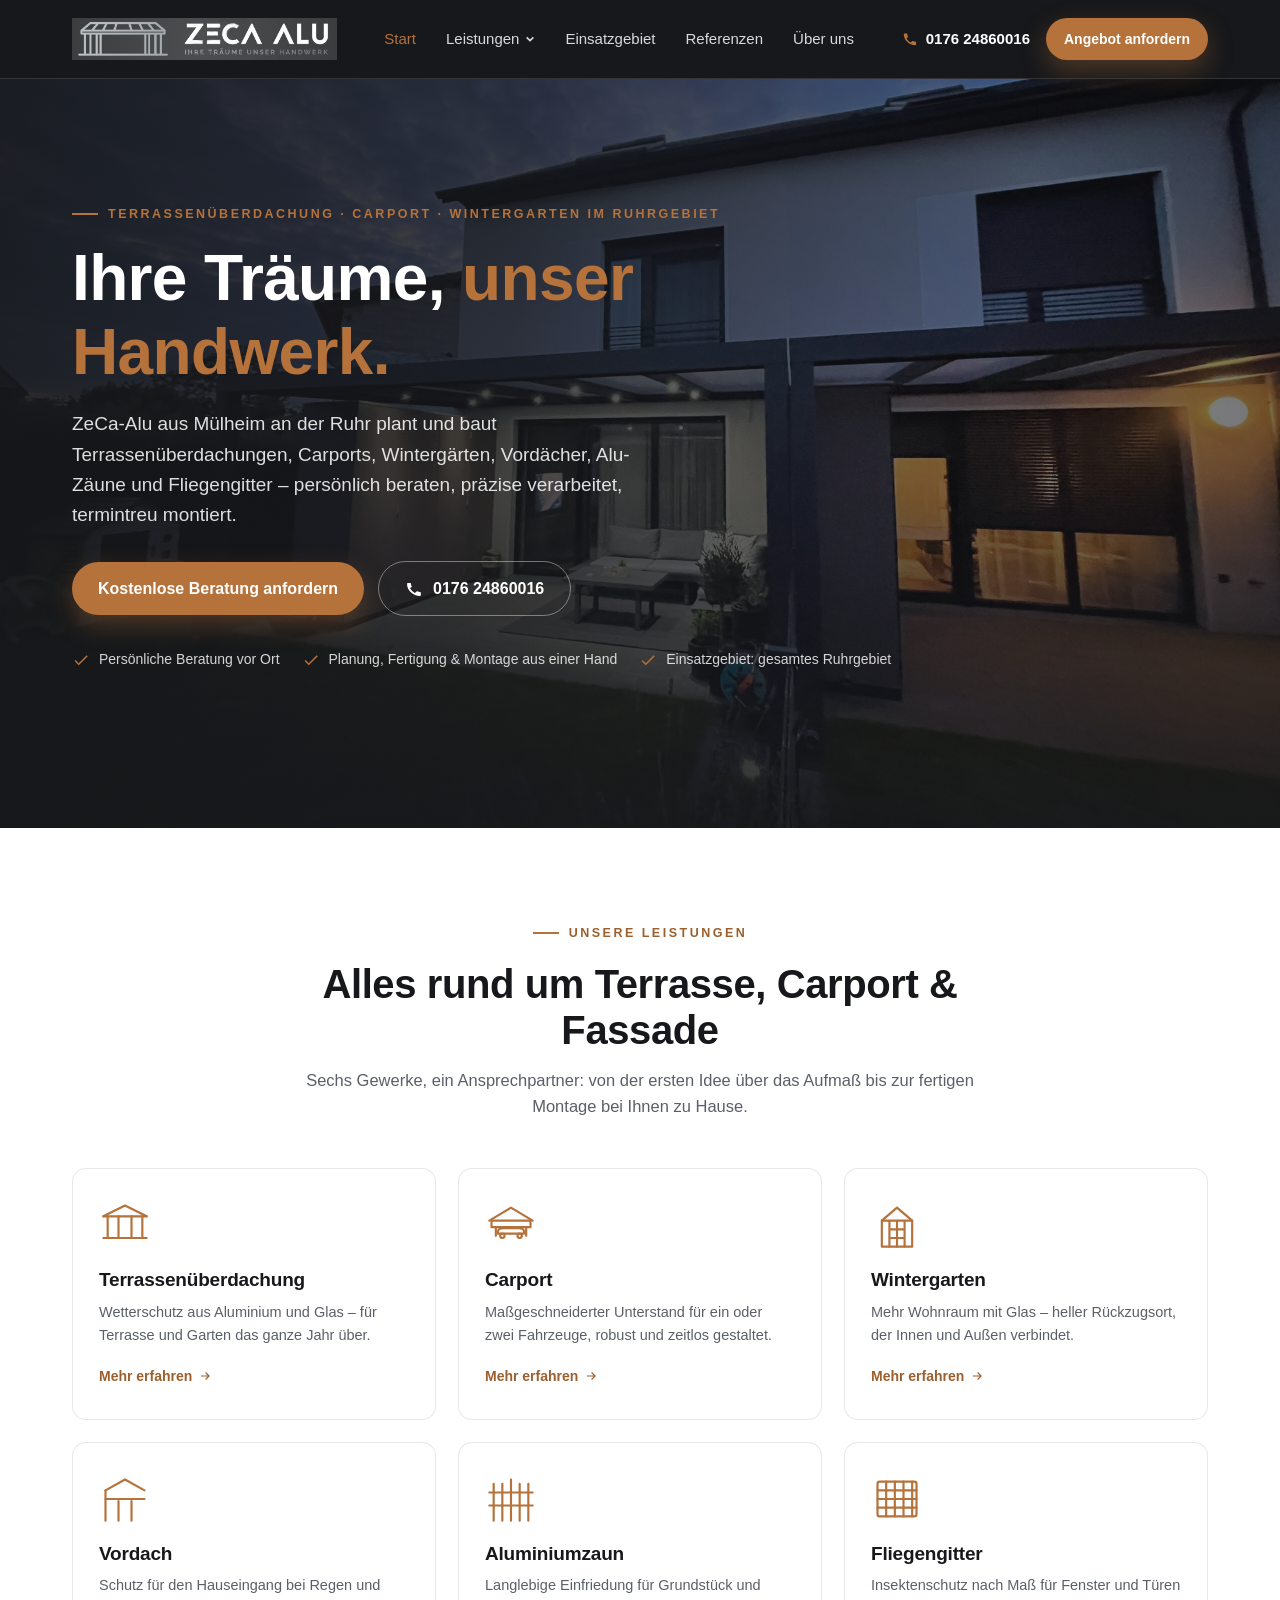
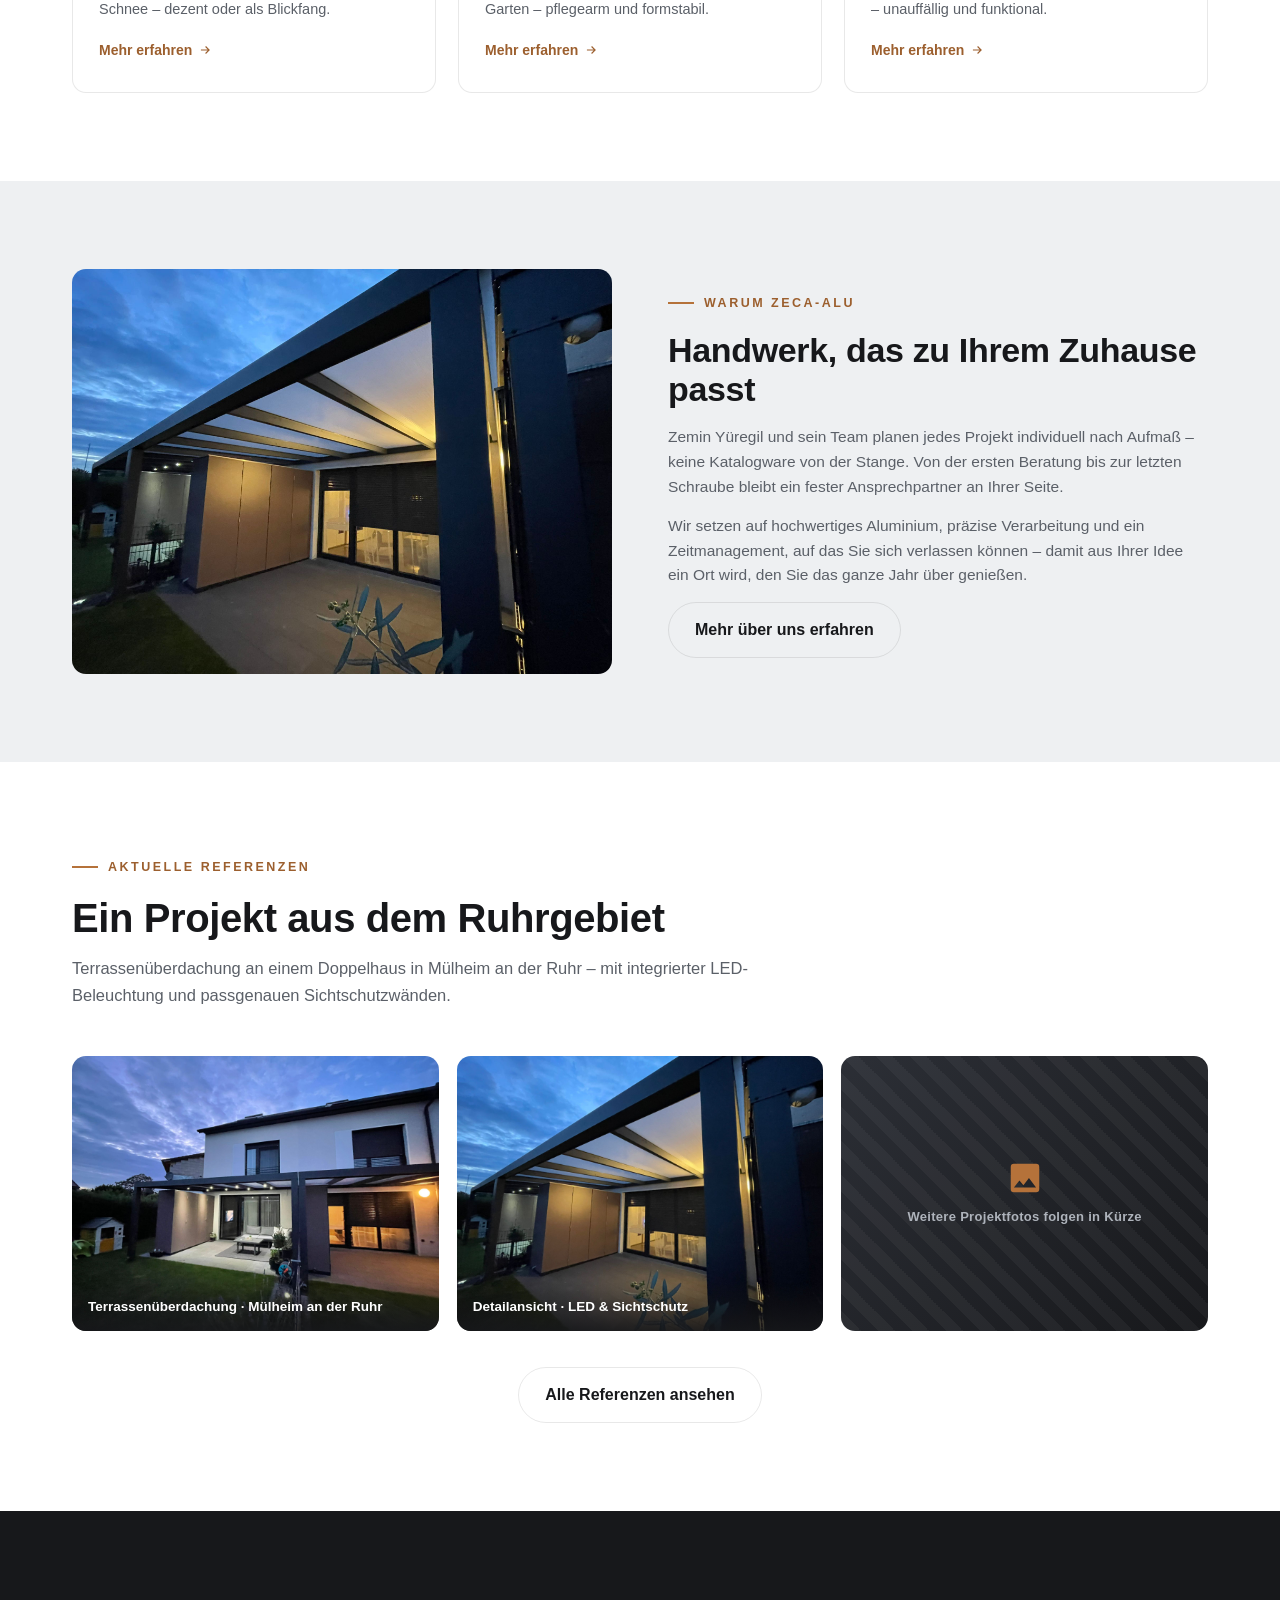
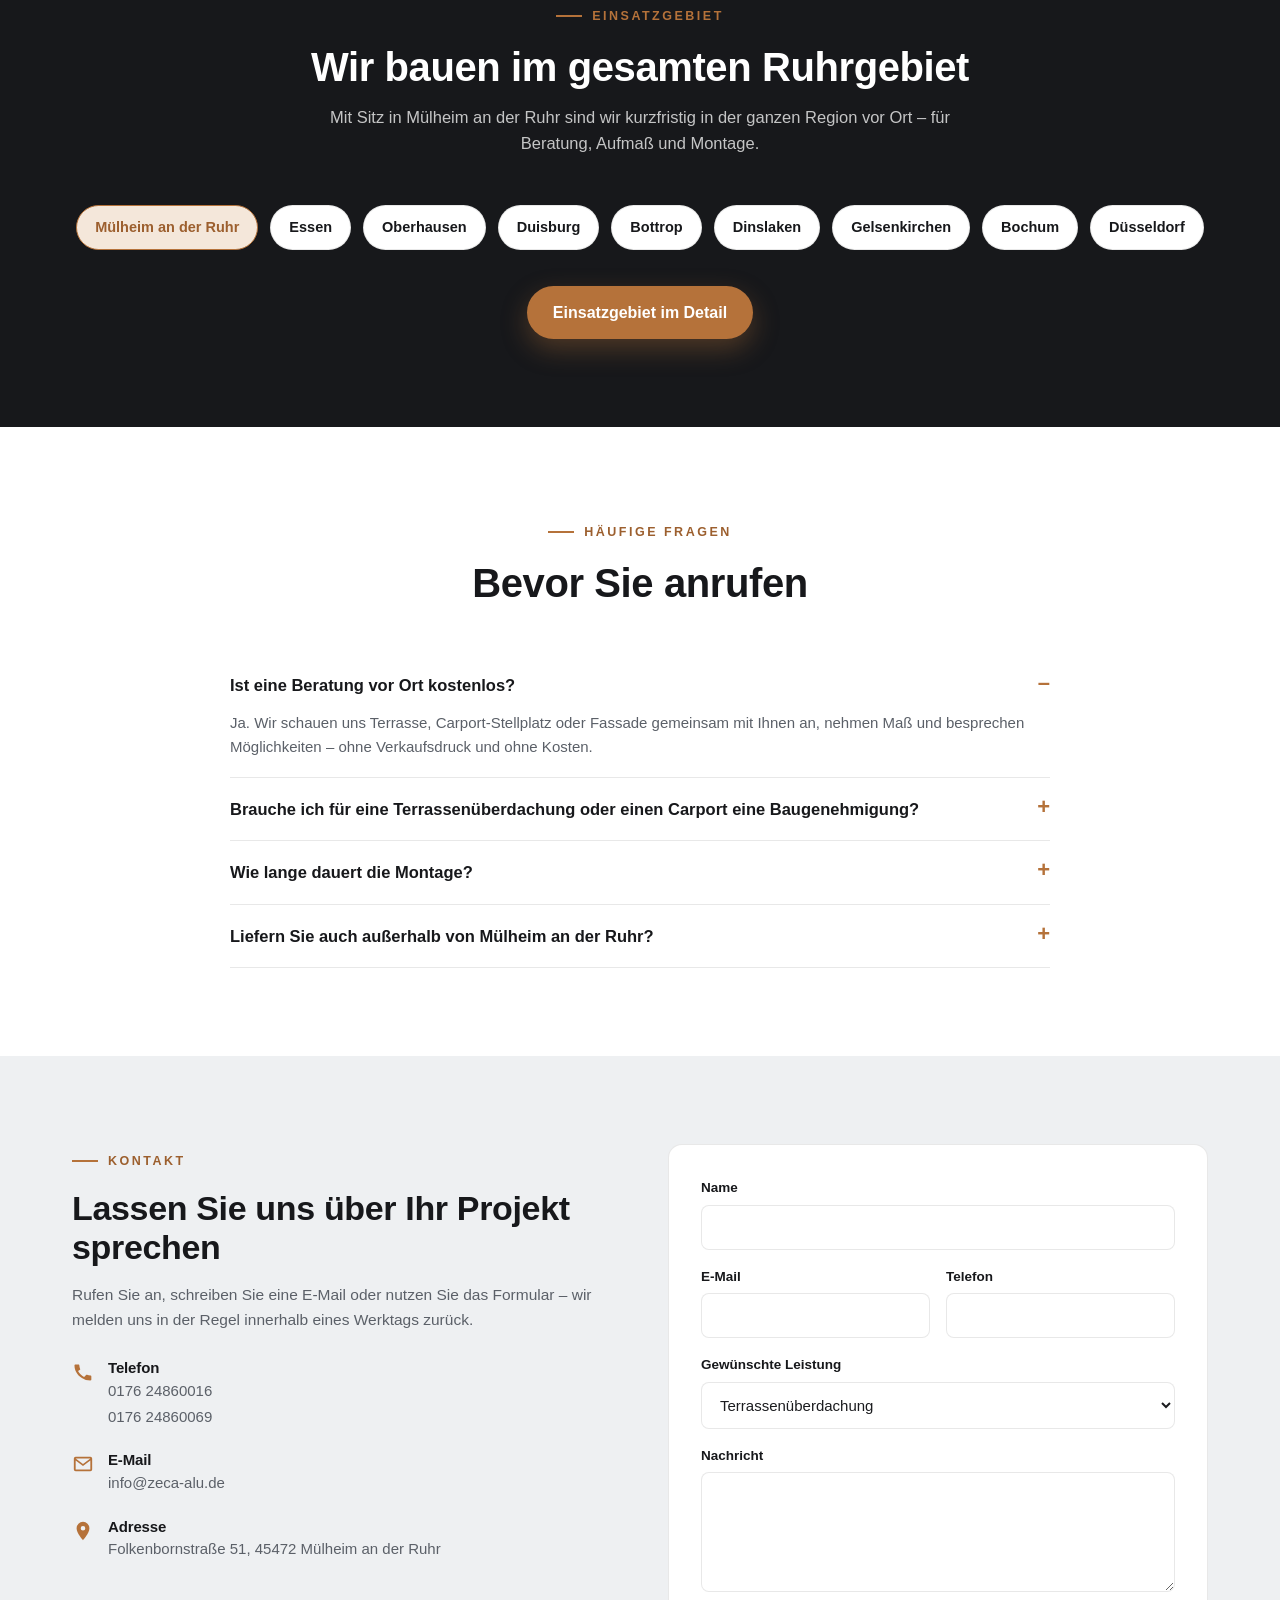
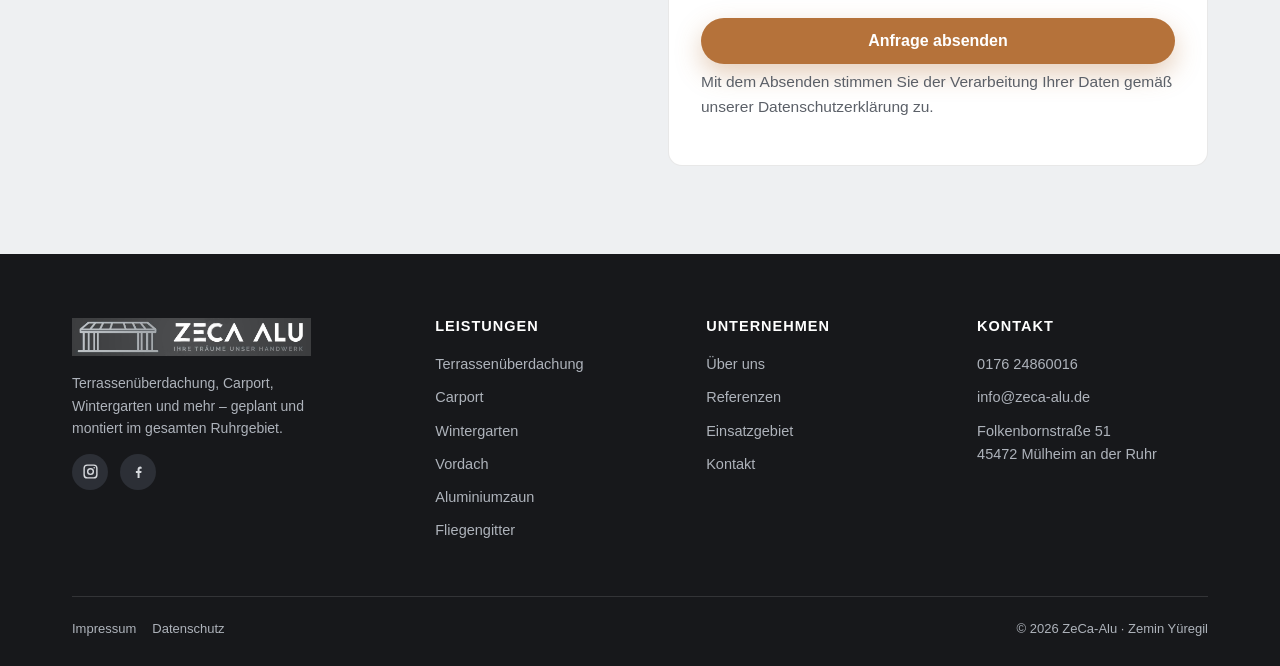
==== index.html @ 52a99d54 "Neue Webseite für ZeCa-Alu: SEO-optimiert, mobil/Tablet/Desktop, echte Fotos Ersetzt die bisherige W" ====
<!DOCTYPE html>
<html lang="de">
<head>
<meta charset="UTF-8" />
<meta name="viewport" content="width=device-width, initial-scale=1.0" />
<title>ZeCa-Alu Mülheim | Terrassenüberdachung, Carport &amp; Wintergarten im Ruhrgebiet</title>
<meta name="description" content="ZeCa-Alu aus Mülheim an der Ruhr baut Terrassenüberdachungen, Carports, Wintergärten, Vordächer, Alu-Zäune und Fliegengitter im gesamten Ruhrgebiet. Beratung, Planung und Montage aus einer Hand – kostenlos und unverbindlich." />
<link rel="canonical" href="https://zeca-alu.de/" />
<meta property="og:type" content="website" />
<meta property="og:title" content="ZeCa-Alu Mülheim | Terrassenüberdachung, Carport &amp; Wintergarten im Ruhrgebiet" />
<meta property="og:description" content="Terrassenüberdachungen, Carports, Wintergärten, Vordächer, Alu-Zäune und Fliegengitter – geplant und montiert von ZeCa-Alu im Ruhrgebiet." />
<meta property="og:image" content="https://zeca-alu.de/images/bestand/terrasse-doppelhaus-1.jpg" />
<meta property="og:url" content="https://zeca-alu.de/" />
<meta name="robots" content="index, follow" />

<link rel="stylesheet" href="/assets/style.css" />

<script type="application/ld+json">
{
  "@context": "https://schema.org",
  "@type": "HomeAndConstructionBusiness",
  "name": "ZeCa-Alu",
  "image": "https://zeca-alu.de/images/bestand/terrasse-doppelhaus-1.jpg",
  "url": "https://zeca-alu.de/",
  "telephone": "+49-176-24860016",
  "email": "info@zeca-alu.de",
  "address": {
    "@type": "PostalAddress",
    "streetAddress": "Folkenbornstraße 51",
    "postalCode": "45472",
    "addressLocality": "Mülheim an der Ruhr",
    "addressCountry": "DE"
  },
  "areaServed": ["Mülheim an der Ruhr","Essen","Oberhausen","Duisburg","Dinslaken","Bottrop","Düsseldorf","Gelsenkirchen","Bochum"],
  "sameAs": ["https://www.instagram.com/zeca_alu", "https://www.facebook.com/61566838091135/"],
  "makesOffer": [
    {"@type":"Offer","itemOffered":{"@type":"Service","name":"Terrassenüberdachung"}},
    {"@type":"Offer","itemOffered":{"@type":"Service","name":"Carport"}},
    {"@type":"Offer","itemOffered":{"@type":"Service","name":"Wintergarten"}},
    {"@type":"Offer","itemOffered":{"@type":"Service","name":"Vordach"}},
    {"@type":"Offer","itemOffered":{"@type":"Service","name":"Aluminiumzaun"}},
    {"@type":"Offer","itemOffered":{"@type":"Service","name":"Fliegengitter"}}
  ]
}
</script>
</head>
<body>
<a class="skip-link" href="#main">Zum Inhalt springen</a>

<header class="site">
  <div class="wrap nav">
    <a class="brand" href="/" aria-label="ZeCa-Alu Startseite">
      <img src="/images/bestand/logo-original.jpg" alt="ZeCa-Alu – Ihre Träume, unser Handwerk" />
    </a>
    <ul class="nav-links">
      <li class="active"><a href="/">Start</a></li>
      <li class="has-dropdown">
        <a href="#">Leistungen <svg class="caret" viewBox="0 0 12 12"><polyline points="2,4 6,8 10,4"/></svg></a>
        <ul class="dropdown">
          <li><a href="/terrassenueberdachung/">Terrassenüberdachung</a></li>
          <li><a href="/carport/">Carport</a></li>
          <li><a href="/wintergarten/">Wintergarten</a></li>
          <li><a href="/vordach/">Vordach</a></li>
          <li><a href="/alu-zaun/">Aluminiumzaun</a></li>
          <li><a href="/fliegengitter/">Fliegengitter</a></li>
        </ul>
      </li>
      <li><a href="/einsatzgebiet/">Einsatzgebiet</a></li>
      <li><a href="/referenzen/">Referenzen</a></li>
      <li><a href="/ueber-uns/">Über uns</a></li>
    </ul>
    <div class="nav-right">
      <a class="nav-phone" href="tel:+4917624860016"><svg viewBox="0 0 24 24"><path d="M6.6 10.8c1.4 2.8 3.8 5.2 6.6 6.6l2.2-2.2c.3-.3.7-.4 1-.2 1.2.5 2.4.8 3.7.9.6 0 1 .5 1 1v3.4c0 .6-.5 1-1 1C10.5 21.3 2.7 13.5 2.7 4.9c0-.6.5-1 1-1H7c.6 0 1 .5 1 1 .1 1.3.4 2.5.9 3.7.2.3.1.7-.2 1L6.6 10.8z"/></svg>0176 24860016</a>
      <a class="btn btn-primary btn-sm" href="/kontakt/">Angebot anfordern</a>
      <button class="burger" aria-label="Menü öffnen" aria-expanded="false"><span></span><span></span><span></span></button>
    </div>
  </div>
</header>

<nav class="mobile-nav">
  <a href="/">Start</a>
  <a href="/einsatzgebiet/">Einsatzgebiet</a>
  <div class="sub">
    <a href="/terrassenueberdachung/">→ Terrassenüberdachung</a>
    <a href="/carport/">→ Carport</a>
    <a href="/wintergarten/">→ Wintergarten</a>
    <a href="/vordach/">→ Vordach</a>
    <a href="/alu-zaun/">→ Aluminiumzaun</a>
    <a href="/fliegengitter/">→ Fliegengitter</a>
  </div>
  <a href="/referenzen/">Referenzen</a>
  <a href="/ueber-uns/">Über uns</a>
  <a href="/kontakt/">Kontakt</a>
  <a class="btn btn-primary btn-block mnav-cta" href="tel:+4917624860016">0176 24860016 anrufen</a>
</nav>

<main id="main">

  <section class="hero">
    <img class="hero-bg" src="/images/bestand/terrasse-doppelhaus-1.jpg" alt="Realisierte Terrassenüberdachung von ZeCa-Alu an einem Doppelhaus in Mülheim an der Ruhr, Abenddämmerung" />
    <div class="hero-scrim"></div>
    <div class="wrap">
      <div class="eyebrow">Terrassenüberdachung · Carport · Wintergarten im Ruhrgebiet</div>
      <h1>Ihre Träume, <em>unser Handwerk.</em></h1>
      <p class="lead">ZeCa-Alu aus Mülheim an der Ruhr plant und baut Terrassenüberdachungen, Carports, Wintergärten, Vordächer, Alu-Zäune und Fliegengitter – persönlich beraten, präzise verarbeitet, termintreu montiert.</p>
      <div class="cta-row">
        <a class="btn btn-primary" href="/kontakt/">Kostenlose Beratung anfordern</a>
        <a class="btn btn-ghost" href="tel:+4917624860016">
          <svg viewBox="0 0 24 24" fill="#fff" width="18" height="18"><path d="M6.6 10.8c1.4 2.8 3.8 5.2 6.6 6.6l2.2-2.2c.3-.3.7-.4 1-.2 1.2.5 2.4.8 3.7.9.6 0 1 .5 1 1v3.4c0 .6-.5 1-1 1C10.5 21.3 2.7 13.5 2.7 4.9c0-.6.5-1 1-1H7c.6 0 1 .5 1 1 .1 1.3.4 2.5.9 3.7.2.3.1.7-.2 1L6.6 10.8z"/></svg>
          0176 24860016
        </a>
      </div>
      <div class="trust-chips">
        <div class="chip"><svg viewBox="0 0 24 24"><path d="M9 16.2 4.8 12l-1.4 1.4L9 19 21 7l-1.4-1.4L9 16.2z"/></svg>Persönliche Beratung vor Ort</div>
        <div class="chip"><svg viewBox="0 0 24 24"><path d="M9 16.2 4.8 12l-1.4 1.4L9 19 21 7l-1.4-1.4L9 16.2z"/></svg>Planung, Fertigung &amp; Montage aus einer Hand</div>
        <div class="chip"><svg viewBox="0 0 24 24"><path d="M9 16.2 4.8 12l-1.4 1.4L9 19 21 7l-1.4-1.4L9 16.2z"/></svg>Einsatzgebiet: gesamtes Ruhrgebiet</div>
      </div>
    </div>
  </section>

  <section class="section">
    <div class="wrap">
      <div class="section-head center">
        <div class="eyebrow" style="color:var(--copper-600)">Unsere Leistungen</div>
        <h2>Alles rund um Terrasse, Carport &amp; Fassade</h2>
        <p>Sechs Gewerke, ein Ansprechpartner: von der ersten Idee über das Aufmaß bis zur fertigen Montage bei Ihnen zu Hause.</p>
      </div>
      <div class="services-grid">

        <div class="service-card">
          <div class="icon"><svg viewBox="0 0 48 48" fill="none" stroke="currentColor" stroke-width="2" stroke-linecap="round" stroke-linejoin="round"><path d="M4 16 24 6l20 10"/><path d="M4 16h40"/><path d="M8 16v20M18 16v20M30 16v20M40 16v20"/><path d="M4 36h40"/></svg></div>
          <h3>Terrassenüberdachung</h3>
          <p>Wetterschutz aus Aluminium und Glas – für Terrasse und Garten das ganze Jahr über.</p>
          <a class="more" href="/terrassenueberdachung/">Mehr erfahren <svg viewBox="0 0 24 24" fill="none" stroke="currentColor" stroke-width="2"><path d="M5 12h14M13 6l6 6-6 6"/></svg></a>
        </div>

        <div class="service-card">
          <div class="icon"><svg viewBox="0 0 48 48" fill="none" stroke="currentColor" stroke-width="2" stroke-linecap="round" stroke-linejoin="round"><path d="M4 20 24 8l20 12"/><path d="M6 20h36v6H6z"/><path d="M10 26v8M38 26v8"/><path d="M12 30c0-2 2-3 5-3h14c3 0 5 1 5 3v2H12z"/><circle cx="16" cy="34" r="2"/><circle cx="32" cy="34" r="2"/></svg></div>
          <h3>Carport</h3>
          <p>Maßgeschneiderter Unterstand für ein oder zwei Fahrzeuge, robust und zeitlos gestaltet.</p>
          <a class="more" href="/carport/">Mehr erfahren <svg viewBox="0 0 24 24" fill="none" stroke="currentColor" stroke-width="2"><path d="M5 12h14M13 6l6 6-6 6"/></svg></a>
        </div>

        <div class="service-card">
          <div class="icon"><svg viewBox="0 0 48 48" fill="none" stroke="currentColor" stroke-width="2" stroke-linecap="round" stroke-linejoin="round"><path d="M10 44V20l14-12 14 12v24z"/><path d="M10 20h28M17 20v24M24 20v24M31 20v24M17 28h14M17 36h14"/></svg></div>
          <h3>Wintergarten</h3>
          <p>Mehr Wohnraum mit Glas – heller Rückzugsort, der Innen und Außen verbindet.</p>
          <a class="more" href="/wintergarten/">Mehr erfahren <svg viewBox="0 0 24 24" fill="none" stroke="currentColor" stroke-width="2"><path d="M5 12h14M13 6l6 6-6 6"/></svg></a>
        </div>

        <div class="service-card">
          <div class="icon"><svg viewBox="0 0 48 48" fill="none" stroke="currentColor" stroke-width="2" stroke-linecap="round" stroke-linejoin="round"><path d="M6 44V16"/><path d="M6 16 24 6l18 10"/><path d="M6 24h36"/><path d="M18 44V26M30 44V26"/></svg></div>
          <h3>Vordach</h3>
          <p>Schutz für den Hauseingang bei Regen und Schnee – dezent oder als Blickfang.</p>
          <a class="more" href="/vordach/">Mehr erfahren <svg viewBox="0 0 24 24" fill="none" stroke="currentColor" stroke-width="2"><path d="M5 12h14M13 6l6 6-6 6"/></svg></a>
        </div>

        <div class="service-card">
          <div class="icon"><svg viewBox="0 0 48 48" fill="none" stroke="currentColor" stroke-width="2" stroke-linecap="round" stroke-linejoin="round"><path d="M8 44V10M16 44V10M24 44V6M32 44V10M40 44V10"/><path d="M4 18h40M4 30h40"/></svg></div>
          <h3>Aluminiumzaun</h3>
          <p>Langlebige Einfriedung für Grundstück und Garten – pflegearm und formstabil.</p>
          <a class="more" href="/alu-zaun/">Mehr erfahren <svg viewBox="0 0 24 24" fill="none" stroke="currentColor" stroke-width="2"><path d="M5 12h14M13 6l6 6-6 6"/></svg></a>
        </div>

        <div class="service-card">
          <div class="icon"><svg viewBox="0 0 48 48" fill="none" stroke="currentColor" stroke-width="2" stroke-linecap="round" stroke-linejoin="round"><rect x="6" y="8" width="36" height="32" rx="2"/><path d="M6 16h36M6 24h36M6 32h36M14 8v32M22 8v32M30 8v32M38 8v32"/></svg></div>
          <h3>Fliegengitter</h3>
          <p>Insektenschutz nach Maß für Fenster und Türen – unauffällig und funktional.</p>
          <a class="more" href="/fliegengitter/">Mehr erfahren <svg viewBox="0 0 24 24" fill="none" stroke="currentColor" stroke-width="2"><path d="M5 12h14M13 6l6 6-6 6"/></svg></a>
        </div>

      </div>
    </div>
  </section>

  <section class="section alt">
    <div class="wrap">
      <div class="split">
        <div class="split-media">
          <img src="/images/bestand/terrasse-doppelhaus-2.jpg" alt="Detailansicht der Aluminium-Konstruktion einer ZeCa-Alu Terrassenüberdachung mit integrierter LED-Beleuchtung" loading="lazy" />
        </div>
        <div>
          <div class="eyebrow" style="color:var(--copper-600)">Warum ZeCa-Alu</div>
          <h2>Handwerk, das zu Ihrem Zuhause passt</h2>
          <p>Zemin Yüregil und sein Team planen jedes Projekt individuell nach Aufmaß – keine Katalogware von der Stange. Von der ersten Beratung bis zur letzten Schraube bleibt ein fester Ansprechpartner an Ihrer Seite.</p>
          <p>Wir setzen auf hochwertiges Aluminium, präzise Verarbeitung und ein Zeitmanagement, auf das Sie sich verlassen können – damit aus Ihrer Idee ein Ort wird, den Sie das ganze Jahr über genießen.</p>
          <a class="btn btn-outline" href="/ueber-uns/">Mehr über uns erfahren</a>
        </div>
      </div>
    </div>
  </section>

  <section class="section">
    <div class="wrap">
      <div class="section-head">
        <div class="eyebrow" style="color:var(--copper-600)">Aktuelle Referenzen</div>
        <h2>Ein Projekt aus dem Ruhrgebiet</h2>
        <p>Terrassenüberdachung an einem Doppelhaus in Mülheim an der Ruhr – mit integrierter LED-Beleuchtung und passgenauen Sichtschutzwänden.</p>
      </div>
      <div class="gallery-grid">
        <div class="gallery-item">
          <img src="/images/bestand/terrasse-doppelhaus-1.jpg" alt="Terrassenüberdachung Doppelhaus Mülheim an der Ruhr – Gesamtansicht" loading="lazy" />
          <div class="gallery-cap">Terrassenüberdachung · Mülheim an der Ruhr</div>
        </div>
        <div class="gallery-item">
          <img src="/images/bestand/terrasse-doppelhaus-2.jpg" alt="Terrassenüberdachung Doppelhaus Mülheim an der Ruhr – Detailansicht Konstruktion" loading="lazy" />
          <div class="gallery-cap">Detailansicht · LED &amp; Sichtschutz</div>
        </div>
        <div class="gallery-item ph" style="aspect-ratio:4/3">
          <svg viewBox="0 0 24 24"><path d="M21 19V5a2 2 0 0 0-2-2H5a2 2 0 0 0-2 2v14a2 2 0 0 0 2 2h14a2 2 0 0 0 2-2zM8.5 13.5 11 16.51l3.5-4.51L19 18H5z"/></svg>
          <span>Weitere Projektfotos folgen in Kürze</span>
        </div>
      </div>
      <div style="text-align:center;margin-top:36px">
        <a class="btn btn-outline" href="/referenzen/">Alle Referenzen ansehen</a>
      </div>
    </div>
  </section>

  <section class="section dark">
    <div class="wrap">
      <div class="section-head center">
        <div class="eyebrow">Einsatzgebiet</div>
        <h2 style="color:#fff">Wir bauen im gesamten Ruhrgebiet</h2>
        <p>Mit Sitz in Mülheim an der Ruhr sind wir kurzfristig in der ganzen Region vor Ort – für Beratung, Aufmaß und Montage.</p>
      </div>
      <div class="area-chips" style="justify-content:center">
        <span class="area-chip main">Mülheim an der Ruhr</span>
        <span class="area-chip">Essen</span>
        <span class="area-chip">Oberhausen</span>
        <span class="area-chip">Duisburg</span>
        <span class="area-chip">Bottrop</span>
        <span class="area-chip">Dinslaken</span>
        <span class="area-chip">Gelsenkirchen</span>
        <span class="area-chip">Bochum</span>
        <span class="area-chip">Düsseldorf</span>
      </div>
      <div style="text-align:center;margin-top:36px">
        <a class="btn btn-primary" href="/einsatzgebiet/">Einsatzgebiet im Detail</a>
      </div>
    </div>
  </section>

  <section class="section">
    <div class="wrap">
      <div class="faq" style="margin:0 auto;max-width:820px">
        <div class="section-head center" style="margin-left:auto;margin-right:auto">
          <div class="eyebrow" style="color:var(--copper-600)">Häufige Fragen</div>
          <h2>Bevor Sie anrufen</h2>
        </div>
        <details open>
          <summary>Ist eine Beratung vor Ort kostenlos?</summary>
          <p>Ja. Wir schauen uns Terrasse, Carport-Stellplatz oder Fassade gemeinsam mit Ihnen an, nehmen Maß und besprechen Möglichkeiten – ohne Verkaufsdruck und ohne Kosten.</p>
        </details>
        <details>
          <summary>Brauche ich für eine Terrassenüberdachung oder einen Carport eine Baugenehmigung?</summary>
          <p>Das hängt von Größe, Grundstück und der jeweiligen Gemeinde ab. Wir prüfen das im persönlichen Beratungsgespräch für Ihr konkretes Vorhaben und sagen Ihnen ehrlich, was zu tun ist.</p>
        </details>
        <details>
          <summary>Wie lange dauert die Montage?</summary>
          <p>Das richtet sich nach Größe und Ausstattung. Nach dem Aufmaß erhalten Sie von uns einen realistischen Zeitrahmen für Fertigung und Montage.</p>
        </details>
        <details>
          <summary>Liefern Sie auch außerhalb von Mülheim an der Ruhr?</summary>
          <p>Ja, wir sind im gesamten Ruhrgebiet unterwegs – unter anderem in Essen, Oberhausen, Duisburg, Bottrop, Dinslaken, Gelsenkirchen, Bochum und Düsseldorf.</p>
        </details>
      </div>
    </div>
  </section>

  <section class="section alt" id="kontakt">
    <div class="wrap">
      <div class="split" style="align-items:flex-start">
        <div>
          <div class="eyebrow" style="color:var(--copper-600)">Kontakt</div>
          <h2>Lassen Sie uns über Ihr Projekt sprechen</h2>
          <p>Rufen Sie an, schreiben Sie eine E-Mail oder nutzen Sie das Formular – wir melden uns in der Regel innerhalb eines Werktags zurück.</p>
          <div class="contact-info" style="margin-top:26px">
            <div class="row">
              <div class="icon"><svg viewBox="0 0 24 24" fill="currentColor"><path d="M6.6 10.8c1.4 2.8 3.8 5.2 6.6 6.6l2.2-2.2c.3-.3.7-.4 1-.2 1.2.5 2.4.8 3.7.9.6 0 1 .5 1 1v3.4c0 .6-.5 1-1 1C10.5 21.3 2.7 13.5 2.7 4.9c0-.6.5-1 1-1H7c.6 0 1 .5 1 1 .1 1.3.4 2.5.9 3.7.2.3.1.7-.2 1L6.6 10.8z"/></svg></div>
              <div><h4>Telefon</h4><a href="tel:+4917624860016">0176 24860016</a><br/><a href="tel:+4917624860069">0176 24860069</a></div>
            </div>
            <div class="row">
              <div class="icon"><svg viewBox="0 0 24 24" fill="currentColor"><path d="M4 4h16a2 2 0 0 1 2 2v12a2 2 0 0 1-2 2H4a2 2 0 0 1-2-2V6a2 2 0 0 1 2-2zm0 2v.01L12 12l8-5.99V6H4zm0 12h16V8.24l-8 6-8-6V18z"/></svg></div>
              <div><h4>E-Mail</h4><a href="mailto:info@zeca-alu.de">info@zeca-alu.de</a></div>
            </div>
            <div class="row">
              <div class="icon"><svg viewBox="0 0 24 24" fill="currentColor"><path d="M12 2a7 7 0 0 0-7 7c0 5.25 7 13 7 13s7-7.75 7-13a7 7 0 0 0-7-7zm0 9.5A2.5 2.5 0 1 1 12 6.5a2.5 2.5 0 0 1 0 5z"/></svg></div>
              <div><h4>Adresse</h4><p>Folkenbornstraße 51, 45472 Mülheim an der Ruhr</p></div>
            </div>
          </div>
        </div>
        <div style="background:#fff;border-radius:var(--radius);padding:32px;border:1px solid var(--line)">
          <form id="kontaktformular" action="https://formsubmit.co/ajax/info@zeca-alu.de" method="POST">
            <input type="hidden" name="_subject" value="Neue Anfrage über zeca-alu.de" />
            <div class="form-grid">
              <div class="full"><label for="name">Name</label><input id="name" name="Name" type="text" required /></div>
              <div><label for="email">E-Mail</label><input id="email" name="E-Mail" type="email" required /></div>
              <div><label for="tel">Telefon</label><input id="tel" name="Telefon" type="tel" /></div>
              <div class="full"><label for="leistung">Gewünschte Leistung</label>
                <select id="leistung" name="Leistung">
                  <option>Terrassenüberdachung</option>
                  <option>Carport</option>
                  <option>Wintergarten</option>
                  <option>Vordach</option>
                  <option>Aluminiumzaun</option>
                  <option>Fliegengitter</option>
                  <option>Sonstiges</option>
                </select>
              </div>
              <div class="full"><label for="nachricht">Nachricht</label><textarea id="nachricht" name="Nachricht" required></textarea></div>
            </div>
            <button class="btn btn-primary btn-block" type="submit" style="margin-top:18px">Anfrage absenden</button>
            <p class="form-note">Mit dem Absenden stimmen Sie der Verarbeitung Ihrer Daten gemäß unserer <a href="/datenschutz/">Datenschutzerklärung</a> zu.</p>
            <div class="form-success">Danke! Ihre Nachricht ist angekommen – wir melden uns zeitnah.</div>
          </form>
        </div>
      </div>
    </div>
  </section>

</main>

<footer class="site">
  <div class="wrap">
    <div class="footer-grid">
      <div class="footer-col footer-logo">
        <img src="/images/bestand/logo-original.jpg" alt="ZeCa-Alu" />
        <p>Terrassenüberdachung, Carport, Wintergarten und mehr – geplant und montiert im gesamten Ruhrgebiet.</p>
        <div class="social-icons">
          <a href="https://www.instagram.com/zeca_alu" aria-label="Instagram" target="_blank" rel="noopener"><svg viewBox="0 0 24 24"><path d="M7.5 2h9A5.5 5.5 0 0 1 22 7.5v9a5.5 5.5 0 0 1-5.5 5.5h-9A5.5 5.5 0 0 1 2 16.5v-9A5.5 5.5 0 0 1 7.5 2zm0 2A3.5 3.5 0 0 0 4 7.5v9A3.5 3.5 0 0 0 7.5 20h9a3.5 3.5 0 0 0 3.5-3.5v-9A3.5 3.5 0 0 0 16.5 4h-9zM12 7a5 5 0 1 1 0 10 5 5 0 0 1 0-10zm0 2a3 3 0 1 0 0 6 3 3 0 0 0 0-6zm5.2-3.4a1.1 1.1 0 1 1 0 2.2 1.1 1.1 0 0 1 0-2.2z"/></svg></a>
          <a href="https://www.facebook.com/61566838091135/" aria-label="Facebook" target="_blank" rel="noopener"><svg viewBox="0 0 24 24"><path d="M13.5 21v-7h2.4l.4-2.8h-2.8V9.4c0-.8.2-1.4 1.4-1.4h1.5V5.5A13 13 0 0 0 14.7 5c-2.4 0-4 1.5-4 4v2.2H8.3V14h2.4v7h2.8z"/></svg></a>
        </div>
      </div>
      <div class="footer-col">
        <h4>Leistungen</h4>
        <a href="/terrassenueberdachung/">Terrassenüberdachung</a>
        <a href="/carport/">Carport</a>
        <a href="/wintergarten/">Wintergarten</a>
        <a href="/vordach/">Vordach</a>
        <a href="/alu-zaun/">Aluminiumzaun</a>
        <a href="/fliegengitter/">Fliegengitter</a>
      </div>
      <div class="footer-col">
        <h4>Unternehmen</h4>
        <a href="/ueber-uns/">Über uns</a>
        <a href="/referenzen/">Referenzen</a>
        <a href="/einsatzgebiet/">Einsatzgebiet</a>
        <a href="/kontakt/">Kontakt</a>
      </div>
      <div class="footer-col">
        <h4>Kontakt</h4>
        <a href="tel:+4917624860016">0176 24860016</a>
        <a href="mailto:info@zeca-alu.de">info@zeca-alu.de</a>
        <p>Folkenbornstraße 51<br/>45472 Mülheim an der Ruhr</p>
      </div>
    </div>
    <div class="footer-bottom">
      <div><a href="/impressum/">Impressum</a><a href="/datenschutz/">Datenschutz</a></div>
      <div>© <span id="jahr">2026</span> ZeCa-Alu · Zemin Yüregil</div>
    </div>
  </div>
</footer>

<script src="/assets/main.js"></script>
<script>document.getElementById('jahr').textContent = new Date().getFullYear();</script>
</body>
</html>
---- assets/style.css ----
/* ZeCa-Alu — geteiltes Stylesheet für alle Seiten. Kein Build-Tool, kein Framework. */

/* Schriften selbst gehostet (keine Anfrage an Google-Server beim Seitenaufruf, DSGVO-konform ohne Einwilligungsbanner) */
@font-face{font-family:'Inter';font-style:normal;font-weight:400 600;font-display:swap;src:url('/assets/fonts/inter-latin.woff2') format('woff2');unicode-range:U+0000-00FF,U+0131,U+0152-0153,U+02BB-02BC,U+02C6,U+02DA,U+02DC,U+2000-206F,U+20AC,U+2122;}
@font-face{font-family:'Sora';font-style:normal;font-weight:500 700;font-display:swap;src:url('/assets/fonts/sora-latin.woff2') format('woff2');unicode-range:U+0000-00FF,U+0131,U+0152-0153,U+02BB-02BC,U+02C6,U+02DA,U+02DC,U+2000-206F,U+20AC,U+2122;}

:root{
  --anthracite-950:#17181b;
  --anthracite-900:#22242a;
  --anthracite-800:#2c2f36;
  --anthracite-700:#3a3d44;
  --silver-100:#eef0f2;
  --silver-200:#d7dade;
  --silver-300:#aeb3bb;
  --copper-500:#b5723a;
  --copper-600:#9c5f2e;
  --copper-100:#f4e7da;
  --ink:#1b1c1f;
  --muted:#5b6068;
  --line:rgba(0,0,0,.09);
  --line-dark:rgba(255,255,255,.12);
  --radius:14px;
  --radius-sm:8px;
  --head:'Sora',sans-serif;
  --body:'Inter',sans-serif;
  --maxw:1180px;
  --shadow:0 18px 40px rgba(23,24,27,.12);
}

*{margin:0;padding:0;box-sizing:border-box}
html{scroll-behavior:smooth}
body{font-family:var(--body);color:var(--ink);background:#fff;line-height:1.6;-webkit-font-smoothing:antialiased;overflow-x:hidden}
h1,h2,h3,h4,.head{font-family:var(--head);font-weight:700;line-height:1.15;letter-spacing:-.01em;color:var(--anthracite-950)}
p{color:var(--muted)}
img{max-width:100%;display:block}
a{color:inherit;text-decoration:none}
ul{list-style:none}
.wrap{width:100%;max-width:var(--maxw);margin:0 auto;padding:0 22px}
.only-mobile{display:none}
@media(max-width:820px){.only-mobile{display:block}.only-desktop{display:none}}

.skip-link{position:absolute;left:-999px;top:0;background:var(--copper-500);color:#fff;padding:10px 16px;z-index:200}
.skip-link:focus{left:8px;top:8px}

/* ---------- buttons ---------- */
.btn{display:inline-flex;align-items:center;justify-content:center;gap:10px;font-family:var(--head);font-weight:600;font-size:16px;
     padding:14px 26px;border-radius:500px;border:0;cursor:pointer;transition:.2s transform,.2s box-shadow,.2s background,.2s color;white-space:nowrap}
.btn svg{width:18px;height:18px;flex:none}
.btn-primary{background:var(--copper-500);color:#fff;box-shadow:0 10px 26px rgba(181,114,58,.35)}
.btn-primary:hover{background:var(--copper-600);transform:translateY(-2px);box-shadow:0 14px 32px rgba(181,114,58,.45)}
.btn-ghost{background:transparent;color:#fff;border:1.5px solid rgba(255,255,255,.4)}
.btn-ghost:hover{background:rgba(255,255,255,.12)}
.btn-outline{background:transparent;color:var(--anthracite-950);border:1.5px solid var(--line)}
.btn-outline:hover{border-color:var(--copper-500);color:var(--copper-600)}
.btn-block{width:100%}
.btn-sm{padding:10px 18px;font-size:14px}

/* ---------- header / nav ---------- */
header.site{position:fixed;top:0;left:0;right:0;z-index:100;background:var(--anthracite-950);border-bottom:1px solid var(--line-dark)}
.nav{display:flex;align-items:center;justify-content:space-between;height:78px;gap:18px}
.brand{display:flex;align-items:center;height:100%}
.brand img{height:42px;width:auto}
.nav-links{display:flex;align-items:center;gap:26px}
.nav-links > li{position:relative}
.nav-links a{color:var(--silver-200);font-weight:500;font-size:15px;padding:10px 2px;display:flex;align-items:center;gap:6px;transition:.15s color}
.nav-links > li > a:hover,.nav-links > li.active > a{color:#fff}
.nav-links > li.active > a{color:var(--copper-500)}
.caret{width:10px;height:10px;fill:none;stroke:currentColor;stroke-width:2;transition:.2s transform}
.has-dropdown:hover .caret{transform:rotate(180deg)}
.dropdown{position:absolute;top:100%;left:-16px;min-width:260px;background:#fff;border-radius:var(--radius-sm);box-shadow:var(--shadow);
          padding:10px;opacity:0;visibility:hidden;transform:translateY(6px);transition:.18s;border:1px solid var(--line)}
.has-dropdown:hover .dropdown{opacity:1;visibility:visible;transform:translateY(0)}
.dropdown a{color:var(--ink);padding:10px 12px;border-radius:8px;font-size:14.5px}
.dropdown a:hover{background:var(--copper-100);color:var(--copper-600)}
.nav-right{display:flex;align-items:center;gap:16px}
.nav-phone{display:flex;align-items:center;gap:8px;color:#fff;font-family:var(--head);font-weight:600;font-size:15px}
.nav-phone svg{width:16px;height:16px;fill:var(--copper-500)}
.burger{display:none;width:40px;height:40px;border:0;background:none;cursor:pointer;position:relative}
.burger span{position:absolute;left:8px;right:8px;height:2px;background:#fff;transition:.2s}
.burger span:nth-child(1){top:14px}.burger span:nth-child(2){top:20px}.burger span:nth-child(3){top:26px}
.burger.open span:nth-child(1){transform:translateY(6px) rotate(45deg)}
.burger.open span:nth-child(2){opacity:0}
.burger.open span:nth-child(3){transform:translateY(-6px) rotate(-45deg)}

.mobile-nav{position:fixed;inset:78px 0 0 0;background:var(--anthracite-950);z-index:99;transform:translateX(100%);
            transition:.25s;overflow-y:auto;padding:10px 22px 40px}
.mobile-nav.open{transform:translateX(0)}
.mobile-nav a{display:block;color:var(--silver-200);font-weight:600;font-size:19px;padding:16px 4px;border-bottom:1px solid var(--line-dark)}
.mobile-nav .sub a{font-size:16px;font-weight:500;padding-left:16px;color:var(--silver-300)}
.mobile-nav .mnav-cta{margin-top:20px}

@media(max-width:980px){
  .nav-links,.nav-right .nav-phone{display:none}
  .burger{display:block}
}

body.nav-open{overflow:hidden}

/* ---------- breadcrumb ---------- */
.breadcrumb{background:var(--silver-100);padding:14px 0}
.breadcrumb .wrap{display:flex;gap:8px;flex-wrap:wrap;font-size:13.5px;color:var(--muted)}
.breadcrumb a{color:var(--copper-600);font-weight:500}
.breadcrumb span.sep{color:var(--silver-300)}

/* ---------- hero ---------- */
.hero{position:relative;min-height:92vh;display:flex;align-items:center;color:#fff;overflow:hidden;background:var(--anthracite-950)}
.hero-bg{position:absolute;inset:0;width:100%;height:100%;object-fit:cover;z-index:0;opacity:.85}
.hero-scrim{position:absolute;inset:0;z-index:1;
  background:linear-gradient(100deg,rgba(23,24,27,.94) 0%,rgba(23,24,27,.78) 40%,rgba(23,24,27,.42) 75%,rgba(23,24,27,.55) 100%),
             linear-gradient(0deg,rgba(23,24,27,.75) 0%,transparent 42%)}
.hero .wrap{position:relative;z-index:2;padding-top:110px;padding-bottom:70px}
.eyebrow{display:inline-flex;align-items:center;gap:10px;font-family:var(--head);font-weight:600;letter-spacing:2.5px;
         text-transform:uppercase;font-size:12.5px;color:var(--copper-500);margin-bottom:18px}
.eyebrow::before{content:"";width:26px;height:2px;background:var(--copper-500)}
.hero h1{font-size:clamp(36px,6vw,64px);color:#fff;max-width:760px;margin-bottom:20px}
.hero h1 em{color:var(--copper-500);font-style:normal}
.hero .lead{font-size:clamp(16px,1.6vw,19px);color:rgba(255,255,255,.86);max-width:560px;margin-bottom:30px}
.cta-row{display:flex;flex-wrap:wrap;gap:14px;align-items:center;margin-bottom:32px}
.trust-chips{display:flex;flex-wrap:wrap;gap:22px}
.chip{display:flex;align-items:center;gap:9px;font-size:14px;color:rgba(255,255,255,.82);font-weight:500}
.chip svg{width:18px;height:18px;fill:var(--copper-500);flex:none}

/* page-hero: kleinere Variante für Unterseiten ohne großes Bild */
.page-hero{background:var(--anthracite-950);color:#fff;padding:150px 0 60px}
.page-hero h1{color:#fff;font-size:clamp(30px,5vw,48px);max-width:820px}
.page-hero .lead{color:rgba(255,255,255,.82);max-width:640px;font-size:17px;margin-top:14px}

/* ---------- sections ---------- */
.section{padding:88px 0}
.section.tight{padding:56px 0}
.section.alt{background:var(--silver-100)}
.section.dark{background:var(--anthracite-950);color:#fff}
.section.dark h2,.section.dark h3{color:#fff}
.section.dark p{color:rgba(255,255,255,.75)}
.section-head{max-width:680px;margin-bottom:48px}
.section-head.center{margin-left:auto;margin-right:auto;text-align:center}
.section-head h2{font-size:clamp(26px,3.6vw,40px);margin-bottom:14px}
.section-head p{font-size:16.5px}

/* ---------- services grid ---------- */
.services-grid{display:grid;grid-template-columns:repeat(3,1fr);gap:22px}
.service-card{background:#fff;border:1px solid var(--line);border-radius:var(--radius);padding:30px 26px;transition:.2s box-shadow,.2s transform}
.service-card:hover{box-shadow:var(--shadow);transform:translateY(-3px)}
.service-card .icon{width:52px;height:52px;color:var(--copper-500);margin-bottom:18px}
.service-card .icon svg{width:100%;height:100%}
.service-card h3{font-size:19px;margin-bottom:10px}
.service-card p{font-size:14.5px;margin-bottom:16px}
.service-card .more{color:var(--copper-600);font-weight:600;font-size:14px;display:inline-flex;align-items:center;gap:6px}
.service-card .more svg{width:14px;height:14px}
@media(max-width:980px){.services-grid{grid-template-columns:repeat(2,1fr)}}
@media(max-width:620px){.services-grid{grid-template-columns:1fr}}

/* ---------- split (bild + text) ---------- */
.split{display:grid;grid-template-columns:1fr 1fr;gap:56px;align-items:center}
.split.reverse .split-media{order:2}
.split-media img,.split-media .ph{border-radius:var(--radius);width:100%;aspect-ratio:4/3;object-fit:cover}
.split h2{font-size:clamp(24px,3.2vw,34px);margin-bottom:16px}
.split p{margin-bottom:14px;font-size:15.5px}
@media(max-width:900px){.split{grid-template-columns:1fr}.split.reverse .split-media{order:0}}

/* ---------- placeholder (fehlendes Foto) ---------- */
.ph{background:linear-gradient(135deg,var(--anthracite-800),var(--anthracite-950));border-radius:var(--radius);
    display:flex;flex-direction:column;align-items:center;justify-content:center;gap:10px;color:var(--silver-300);
    text-align:center;padding:30px;position:relative;overflow:hidden}
.ph::before{content:"";position:absolute;inset:0;background-image:linear-gradient(45deg,rgba(255,255,255,.04) 25%,transparent 25%,transparent 50%,rgba(255,255,255,.04) 50%,rgba(255,255,255,.04) 75%,transparent 75%,transparent);background-size:34px 34px}
.ph svg{width:38px;height:38px;fill:var(--copper-500);position:relative;z-index:1}
.ph span{position:relative;z-index:1;font-size:13px;font-weight:600;letter-spacing:.3px}

/* ---------- gallery ---------- */
.gallery-grid{display:grid;grid-template-columns:repeat(3,1fr);gap:18px}
.gallery-item{position:relative;border-radius:var(--radius);overflow:hidden;aspect-ratio:4/3}
.gallery-item img{width:100%;height:100%;object-fit:cover;transition:.3s transform}
.gallery-item:hover img{transform:scale(1.06)}
.gallery-cap{position:absolute;left:0;right:0;bottom:0;padding:14px 16px;background:linear-gradient(0deg,rgba(23,24,27,.88),transparent);
             color:#fff;font-size:13.5px;font-weight:600}
@media(max-width:900px){.gallery-grid{grid-template-columns:repeat(2,1fr)}}
@media(max-width:560px){.gallery-grid{grid-template-columns:1fr}}

/* ---------- steps ---------- */
.steps{display:grid;grid-template-columns:repeat(4,1fr);gap:22px}
.step{background:#fff;border:1px solid var(--line);border-radius:var(--radius);padding:26px 22px}
.step .n{font-family:var(--head);font-weight:700;font-size:14px;color:var(--copper-500);letter-spacing:1px;margin-bottom:12px}
.step h4{font-size:16.5px;margin-bottom:8px}
.step p{font-size:14px}
@media(max-width:980px){.steps{grid-template-columns:repeat(2,1fr)}}
@media(max-width:560px){.steps{grid-template-columns:1fr}}

/* ---------- area chips (Einsatzgebiet) ---------- */
.area-chips{display:flex;flex-wrap:wrap;gap:12px}
.area-chip{padding:10px 18px;border-radius:500px;background:#fff;border:1px solid var(--line);font-weight:600;font-size:14.5px;color:var(--anthracite-950)}
.area-chip.main{background:var(--copper-100);border-color:var(--copper-500);color:var(--copper-600)}

/* ---------- FAQ ---------- */
.faq{max-width:760px}
.faq details{border-bottom:1px solid var(--line);padding:18px 0}
.faq summary{font-family:var(--head);font-weight:600;font-size:16.5px;cursor:pointer;display:flex;justify-content:space-between;gap:16px;list-style:none;color:var(--anthracite-950)}
.faq summary::-webkit-details-marker{display:none}
.faq summary::after{content:"+";font-size:22px;color:var(--copper-500);flex:none;line-height:1}
.faq details[open] summary::after{content:"–"}
.faq p{margin-top:12px;font-size:15px}

/* ---------- trust / warum-wir band ---------- */
.trust-grid{display:grid;grid-template-columns:repeat(4,1fr);gap:24px}
.trust-item{text-align:center}
.trust-item .icon{width:44px;height:44px;margin:0 auto 12px;color:var(--copper-500)}
.trust-item .icon svg{width:100%;height:100%}
.trust-item h4{font-size:15.5px;margin-bottom:6px;color:#fff}
.trust-item p{font-size:13.5px}
@media(max-width:900px){.trust-grid{grid-template-columns:repeat(2,1fr)}}

/* ---------- cta band ---------- */
.cta-band{background:linear-gradient(100deg,var(--anthracite-950),var(--anthracite-800));color:#fff;border-radius:var(--radius);
          padding:44px 40px;display:flex;flex-wrap:wrap;align-items:center;justify-content:space-between;gap:24px}
.cta-band h3{color:#fff;font-size:24px;margin-bottom:8px}
.cta-band p{color:rgba(255,255,255,.78);font-size:15px}
.cta-band .actions{display:flex;flex-wrap:wrap;gap:12px}

/* ---------- forms ---------- */
.form-grid{display:grid;grid-template-columns:1fr 1fr;gap:16px}
.form-grid .full{grid-column:1/-1}
.form-grid label{display:block;font-size:13.5px;font-weight:600;margin-bottom:6px;color:var(--anthracite-950)}
.form-grid input,.form-grid textarea,.form-grid select{width:100%;padding:13px 14px;border:1.5px solid var(--line);border-radius:var(--radius-sm);
    font-family:var(--body);font-size:15px;color:var(--ink);background:#fff;transition:.15s border-color}
.form-grid input:focus,.form-grid textarea:focus,.form-grid select:focus{outline:none;border-color:var(--copper-500)}
.form-grid textarea{resize:vertical;min-height:120px}
.form-note{font-size:12.5px;color:var(--muted);margin-top:6px}
.form-success{display:none;background:var(--copper-100);color:var(--copper-600);border-radius:var(--radius-sm);padding:16px 18px;font-weight:600;margin-top:16px}
.form-success.show{display:block}
@media(max-width:640px){.form-grid{grid-template-columns:1fr}}

/* ---------- Karte (erst auf Klick laden, keine Google-Verbindung ohne Zustimmung) ---------- */
.map-embed{position:relative;border-radius:var(--radius);overflow:hidden;background:var(--silver-100);min-height:260px}
.map-embed iframe{width:100%;height:100%;min-height:260px;border:0;display:block}
.map-placeholder{display:flex;flex-direction:column;align-items:center;justify-content:center;gap:12px;height:100%;min-height:260px;padding:24px;text-align:center}
.map-placeholder p{font-size:14px;max-width:320px}

/* ---------- contact info block ---------- */
.contact-info{display:flex;flex-direction:column;gap:22px}
.contact-info .row{display:flex;gap:14px;align-items:flex-start}
.contact-info .row .icon{width:22px;height:22px;color:var(--copper-500);flex:none;margin-top:2px}
.contact-info .row .icon svg{width:100%;height:100%}
.contact-info .row h4{font-size:15px;margin-bottom:2px}
.contact-info .row a,.contact-info .row p{font-size:15px;color:var(--muted)}
.contact-info .row a:hover{color:var(--copper-600)}

/* ---------- footer ---------- */
footer.site{background:var(--anthracite-950);color:var(--silver-300);padding:64px 0 26px}
.footer-grid{display:grid;grid-template-columns:1.4fr 1fr 1fr 1fr;gap:40px;margin-bottom:44px}
.footer-col h4{color:#fff;font-size:14.5px;letter-spacing:1px;text-transform:uppercase;margin-bottom:18px}
.footer-col a,.footer-col p{display:block;color:var(--silver-300);font-size:14.5px;margin-bottom:10px}
.footer-col a:hover{color:var(--copper-500)}
.footer-logo img{height:38px;margin-bottom:16px}
.footer-logo p{max-width:280px;font-size:14px;color:var(--silver-300)}
.social-icons{display:flex;gap:12px;margin-top:14px}
.social-icons a{width:36px;height:36px;border-radius:50%;background:var(--anthracite-800);display:flex;align-items:center;justify-content:center}
.social-icons svg{width:17px;height:17px;fill:var(--silver-200)}
.social-icons a:hover{background:var(--copper-500)}
.social-icons a:hover svg{fill:#fff}
.footer-bottom{border-top:1px solid var(--line-dark);padding-top:22px;display:flex;flex-wrap:wrap;justify-content:space-between;gap:12px;font-size:13px;color:var(--silver-300)}
.footer-bottom a{margin-right:16px}
@media(max-width:900px){.footer-grid{grid-template-columns:1fr 1fr}}
@media(max-width:560px){.footer-grid{grid-template-columns:1fr}}

/* ---------- misc ---------- */
.legal h2{margin-top:34px;margin-bottom:12px;font-size:20px}
.legal p,.legal li{color:var(--muted);font-size:15px;margin-bottom:10px}
.legal ul{padding-left:20px;list-style:disc}
.legal a{color:var(--copper-600);font-weight:600}
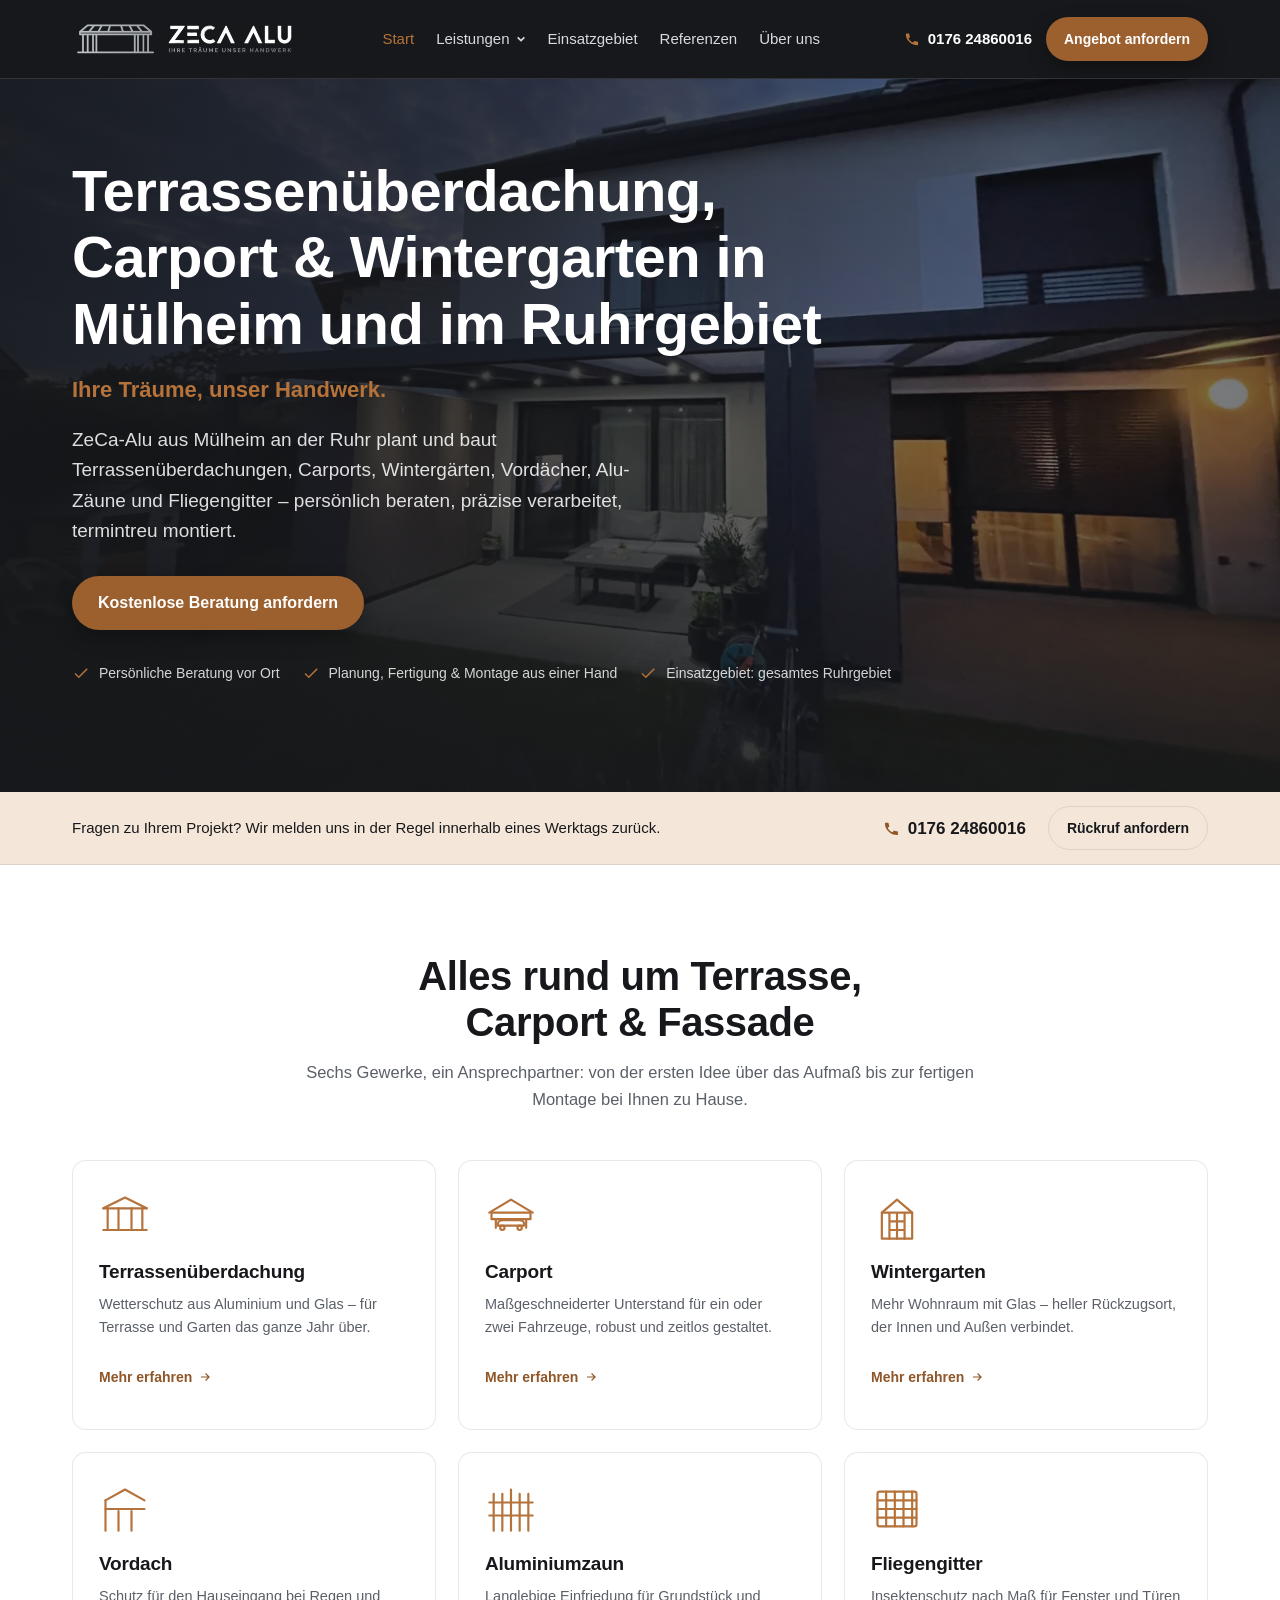
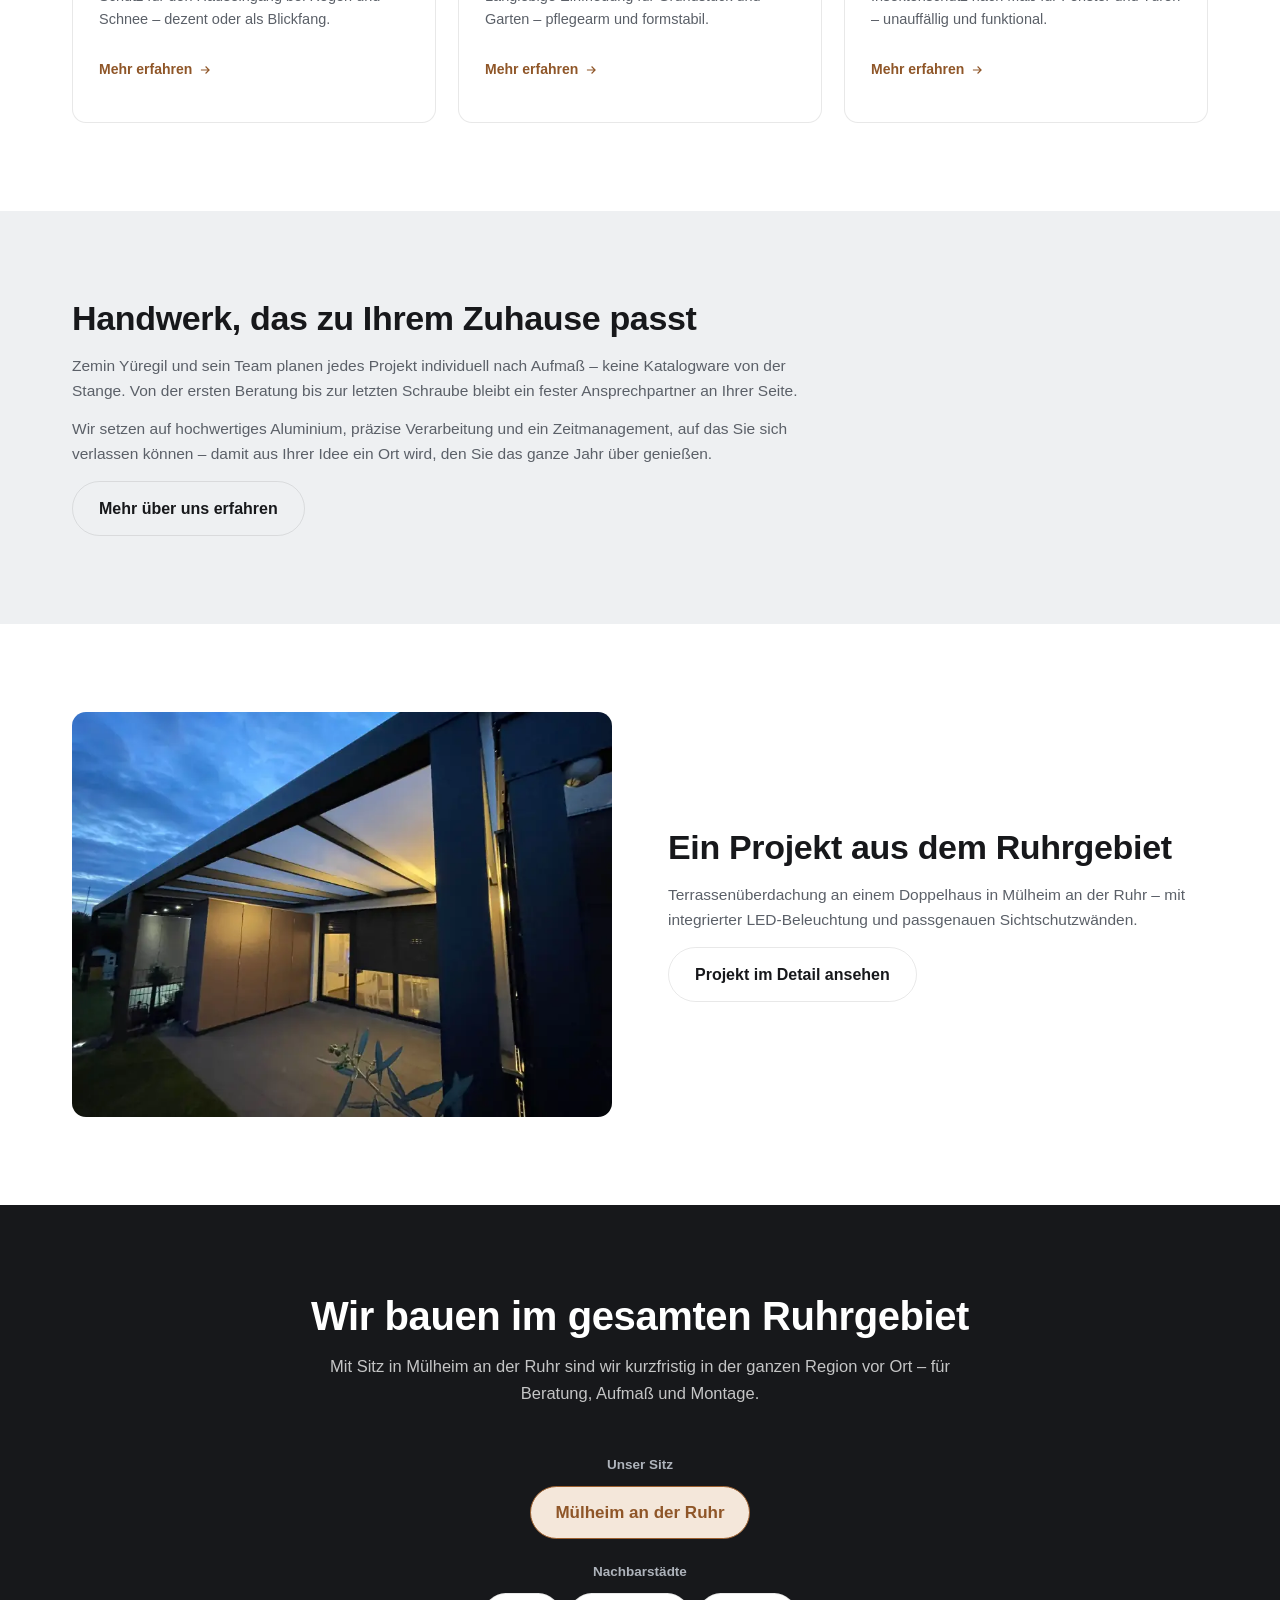
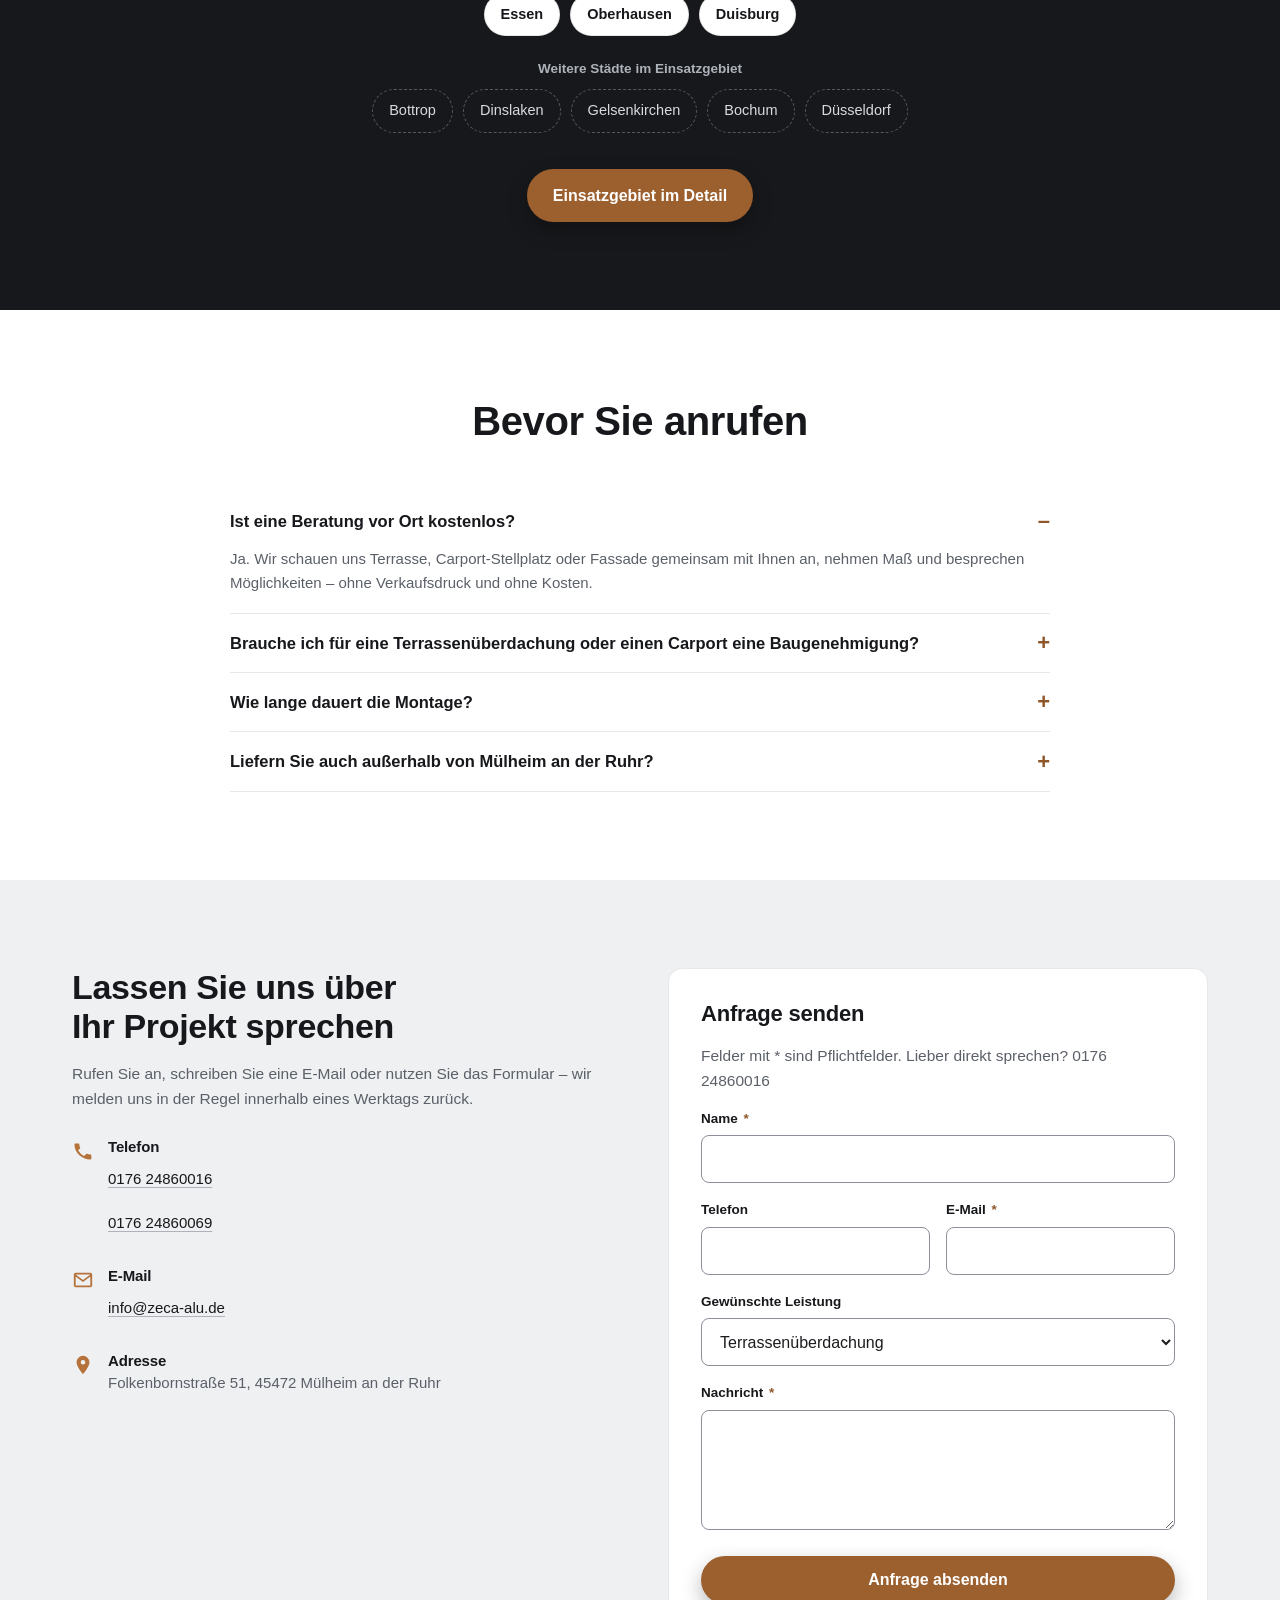
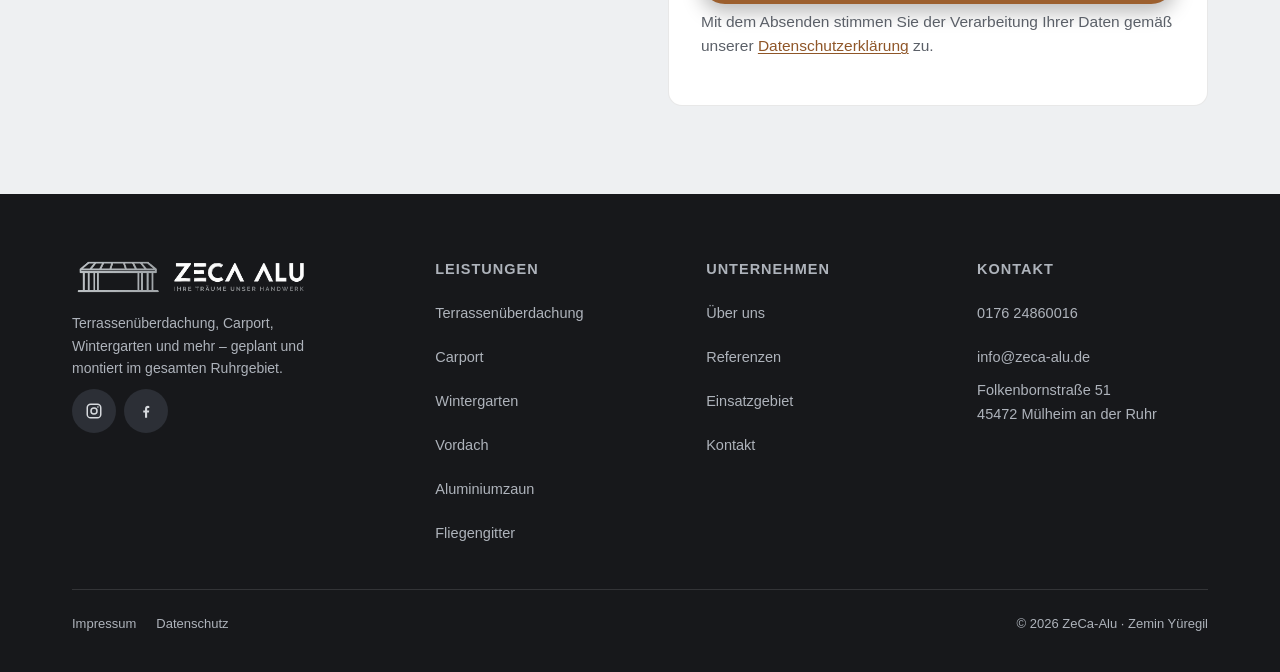
==== commit cd10b3f8: "Design-Audit: Kontrast, Menü-Tastatur, Logo, Touch-Ziele, Hero optimiert, Platzhalter bereinigt Co-A" ====
--- a/index.html
+++ b/index.html
@@ -49,13 +49,11 @@
 
 <header class="site">
   <div class="wrap nav">
-    <a class="brand" href="/" aria-label="ZeCa-Alu Startseite">
-      <img src="/images/bestand/logo-original.jpg" alt="ZeCa-Alu – Ihre Träume, unser Handwerk" />
-    </a>
+    <a class="brand" href="/" aria-label="ZeCa-Alu Startseite"><img src="/images/bestand/logo.webp" alt="ZeCa-Alu – Ihre Träume, unser Handwerk" width="907" height="144" /></a>
     <ul class="nav-links">
-      <li class="active"><a href="/">Start</a></li>
+      <li class="active"><a href="/" aria-current="page">Start</a></li>
       <li class="has-dropdown">
-        <a href="#">Leistungen <svg class="caret" viewBox="0 0 12 12"><polyline points="2,4 6,8 10,4"/></svg></a>
+        <a href="/#leistungen">Leistungen <svg class="caret" viewBox="0 0 12 12" aria-hidden="true"><polyline points="2,4 6,8 10,4"/></svg></a>
         <ul class="dropdown">
           <li><a href="/terrassenueberdachung/">Terrassenüberdachung</a></li>
           <li><a href="/carport/">Carport</a></li>
@@ -70,23 +68,23 @@
       <li><a href="/ueber-uns/">Über uns</a></li>
     </ul>
     <div class="nav-right">
-      <a class="nav-phone" href="tel:+4917624860016"><svg viewBox="0 0 24 24"><path d="M6.6 10.8c1.4 2.8 3.8 5.2 6.6 6.6l2.2-2.2c.3-.3.7-.4 1-.2 1.2.5 2.4.8 3.7.9.6 0 1 .5 1 1v3.4c0 .6-.5 1-1 1C10.5 21.3 2.7 13.5 2.7 4.9c0-.6.5-1 1-1H7c.6 0 1 .5 1 1 .1 1.3.4 2.5.9 3.7.2.3.1.7-.2 1L6.6 10.8z"/></svg>0176 24860016</a>
+      <a class="nav-phone" href="tel:+4917624860016"><svg viewBox="0 0 24 24" aria-hidden="true"><path d="M6.6 10.8c1.4 2.8 3.8 5.2 6.6 6.6l2.2-2.2c.3-.3.7-.4 1-.2 1.2.5 2.4.8 3.7.9.6 0 1 .5 1 1v3.4c0 .6-.5 1-1 1C10.5 21.3 2.7 13.5 2.7 4.9c0-.6.5-1 1-1H7c.6 0 1 .5 1 1 .1 1.3.4 2.5.9 3.7.2.3.1.7-.2 1L6.6 10.8z"/></svg>0176 24860016</a>
       <a class="btn btn-primary btn-sm" href="/kontakt/">Angebot anfordern</a>
-      <button class="burger" aria-label="Menü öffnen" aria-expanded="false"><span></span><span></span><span></span></button>
+      <button class="burger" type="button" aria-label="Menü öffnen" aria-expanded="false" aria-controls="mobile-nav"><span></span><span></span><span></span></button>
     </div>
   </div>
 </header>
 
-<nav class="mobile-nav">
-  <a href="/">Start</a>
+<nav class="mobile-nav" id="mobile-nav" aria-label="Hauptmenü">
+  <a href="/" aria-current="page">Start</a>
   <a href="/einsatzgebiet/">Einsatzgebiet</a>
   <div class="sub">
-    <a href="/terrassenueberdachung/">→ Terrassenüberdachung</a>
-    <a href="/carport/">→ Carport</a>
-    <a href="/wintergarten/">→ Wintergarten</a>
-    <a href="/vordach/">→ Vordach</a>
-    <a href="/alu-zaun/">→ Aluminiumzaun</a>
-    <a href="/fliegengitter/">→ Fliegengitter</a>
+    <a href="/terrassenueberdachung/">Terrassenüberdachung</a>
+    <a href="/carport/">Carport</a>
+    <a href="/wintergarten/">Wintergarten</a>
+    <a href="/vordach/">Vordach</a>
+    <a href="/alu-zaun/">Aluminiumzaun</a>
+    <a href="/fliegengitter/">Fliegengitter</a>
   </div>
   <a href="/referenzen/">Referenzen</a>
   <a href="/ueber-uns/">Über uns</a>
@@ -97,18 +95,14 @@
 <main id="main">
 
   <section class="hero">
-    <img class="hero-bg" src="/images/bestand/terrasse-doppelhaus-1.jpg" alt="Realisierte Terrassenüberdachung von ZeCa-Alu an einem Doppelhaus in Mülheim an der Ruhr, Abenddämmerung" />
+    <img class="hero-bg" src="/images/bestand/terrasse-doppelhaus-1-1600.webp" srcset="/images/bestand/terrasse-doppelhaus-1-800.webp 800w, /images/bestand/terrasse-doppelhaus-1-1600.webp 1600w" sizes="100vw" width="1600" height="1200" alt="Realisierte Terrassenüberdachung von ZeCa-Alu an einem Doppelhaus in Mülheim an der Ruhr, Abenddämmerung" fetchpriority="high" decoding="async" />
     <div class="hero-scrim"></div>
     <div class="wrap">
-      <div class="eyebrow">Terrassenüberdachung · Carport · Wintergarten im Ruhrgebiet</div>
-      <h1>Ihre Träume, <em>unser Handwerk.</em></h1>
+      <h1>Terrassenüberdachung, Carport &amp; Wintergarten in Mülheim und im Ruhrgebiet</h1>
+      <p class="tagline">Ihre Träume, unser Handwerk.</p>
       <p class="lead">ZeCa-Alu aus Mülheim an der Ruhr plant und baut Terrassenüberdachungen, Carports, Wintergärten, Vordächer, Alu-Zäune und Fliegengitter – persönlich beraten, präzise verarbeitet, termintreu montiert.</p>
       <div class="cta-row">
         <a class="btn btn-primary" href="/kontakt/">Kostenlose Beratung anfordern</a>
-        <a class="btn btn-ghost" href="tel:+4917624860016">
-          <svg viewBox="0 0 24 24" fill="#fff" width="18" height="18"><path d="M6.6 10.8c1.4 2.8 3.8 5.2 6.6 6.6l2.2-2.2c.3-.3.7-.4 1-.2 1.2.5 2.4.8 3.7.9.6 0 1 .5 1 1v3.4c0 .6-.5 1-1 1C10.5 21.3 2.7 13.5 2.7 4.9c0-.6.5-1 1-1H7c.6 0 1 .5 1 1 .1 1.3.4 2.5.9 3.7.2.3.1.7-.2 1L6.6 10.8z"/></svg>
-          0176 24860016
-        </a>
       </div>
       <div class="trust-chips">
         <div class="chip"><svg viewBox="0 0 24 24"><path d="M9 16.2 4.8 12l-1.4 1.4L9 19 21 7l-1.4-1.4L9 16.2z"/></svg>Persönliche Beratung vor Ort</div>
@@ -118,10 +112,19 @@
     </div>
   </section>
 
-  <section class="section">
+  <section class="callband" aria-label="Direkter Kontakt">
+    <div class="wrap">
+      <p>Fragen zu Ihrem Projekt? Wir melden uns in der Regel innerhalb eines Werktags zurück.</p>
+      <div class="actions">
+        <a class="tel" href="tel:+4917624860016"><svg viewBox="0 0 24 24" aria-hidden="true"><path d="M6.6 10.8c1.4 2.8 3.8 5.2 6.6 6.6l2.2-2.2c.3-.3.7-.4 1-.2 1.2.5 2.4.8 3.7.9.6 0 1 .5 1 1v3.4c0 .6-.5 1-1 1C10.5 21.3 2.7 13.5 2.7 4.9c0-.6.5-1 1-1H7c.6 0 1 .5 1 1 .1 1.3.4 2.5.9 3.7.2.3.1.7-.2 1L6.6 10.8z"/></svg>0176 24860016</a>
+        <a class="btn btn-outline btn-sm" href="#kontakt">Rückruf anfordern</a>
+      </div>
+    </div>
+  </section>
+
+  <section class="section" id="leistungen">
     <div class="wrap">
       <div class="section-head center">
-        <div class="eyebrow" style="color:var(--copper-600)">Unsere Leistungen</div>
         <h2>Alles rund um Terrasse, Carport &amp; Fassade</h2>
         <p>Sechs Gewerke, ein Ansprechpartner: von der ersten Idee über das Aufmaß bis zur fertigen Montage bei Ihnen zu Hause.</p>
       </div>
@@ -175,12 +178,8 @@
 
   <section class="section alt">
     <div class="wrap">
-      <div class="split">
-        <div class="split-media">
-          <img src="/images/bestand/terrasse-doppelhaus-2.jpg" alt="Detailansicht der Aluminium-Konstruktion einer ZeCa-Alu Terrassenüberdachung mit integrierter LED-Beleuchtung" loading="lazy" />
-        </div>
+      <div class="split single">
         <div>
-          <div class="eyebrow" style="color:var(--copper-600)">Warum ZeCa-Alu</div>
           <h2>Handwerk, das zu Ihrem Zuhause passt</h2>
           <p>Zemin Yüregil und sein Team planen jedes Projekt individuell nach Aufmaß – keine Katalogware von der Stange. Von der ersten Beratung bis zur letzten Schraube bleibt ein fester Ansprechpartner an Ihrer Seite.</p>
           <p>Wir setzen auf hochwertiges Aluminium, präzise Verarbeitung und ein Zeitmanagement, auf das Sie sich verlassen können – damit aus Ihrer Idee ein Ort wird, den Sie das ganze Jahr über genießen.</p>
@@ -192,27 +191,15 @@
 
   <section class="section">
     <div class="wrap">
-      <div class="section-head">
-        <div class="eyebrow" style="color:var(--copper-600)">Aktuelle Referenzen</div>
-        <h2>Ein Projekt aus dem Ruhrgebiet</h2>
-        <p>Terrassenüberdachung an einem Doppelhaus in Mülheim an der Ruhr – mit integrierter LED-Beleuchtung und passgenauen Sichtschutzwänden.</p>
-      </div>
-      <div class="gallery-grid">
-        <div class="gallery-item">
-          <img src="/images/bestand/terrasse-doppelhaus-1.jpg" alt="Terrassenüberdachung Doppelhaus Mülheim an der Ruhr – Gesamtansicht" loading="lazy" />
-          <div class="gallery-cap">Terrassenüberdachung · Mülheim an der Ruhr</div>
-        </div>
-        <div class="gallery-item">
-          <img src="/images/bestand/terrasse-doppelhaus-2.jpg" alt="Terrassenüberdachung Doppelhaus Mülheim an der Ruhr – Detailansicht Konstruktion" loading="lazy" />
-          <div class="gallery-cap">Detailansicht · LED &amp; Sichtschutz</div>
-        </div>
-        <div class="gallery-item ph" style="aspect-ratio:4/3">
-          <svg viewBox="0 0 24 24"><path d="M21 19V5a2 2 0 0 0-2-2H5a2 2 0 0 0-2 2v14a2 2 0 0 0 2 2h14a2 2 0 0 0 2-2zM8.5 13.5 11 16.51l3.5-4.51L19 18H5z"/></svg>
-          <span>Weitere Projektfotos folgen in Kürze</span>
-        </div>
-      </div>
-      <div style="text-align:center;margin-top:36px">
-        <a class="btn btn-outline" href="/referenzen/">Alle Referenzen ansehen</a>
+      <div class="split">
+        <div class="split-media">
+          <img src="/images/bestand/terrasse-doppelhaus-2-1600.webp" srcset="/images/bestand/terrasse-doppelhaus-2-800.webp 800w, /images/bestand/terrasse-doppelhaus-2-1600.webp 1600w" sizes="(min-width:901px) 560px, 100vw" width="1600" height="1200" alt="Terrassenüberdachung Doppelhaus Mülheim an der Ruhr – Detailansicht der Konstruktion mit LED-Beleuchtung und Sichtschutz" loading="lazy" decoding="async" />
+        </div>
+        <div>
+          <h2>Ein Projekt aus dem Ruhrgebiet</h2>
+          <p>Terrassenüberdachung an einem Doppelhaus in Mülheim an der Ruhr – mit integrierter LED-Beleuchtung und passgenauen Sichtschutzwänden.</p>
+          <a class="btn btn-outline" href="/referenzen/">Projekt im Detail ansehen</a>
+        </div>
       </div>
     </div>
   </section>
@@ -220,20 +207,13 @@
   <section class="section dark">
     <div class="wrap">
       <div class="section-head center">
-        <div class="eyebrow">Einsatzgebiet</div>
         <h2 style="color:#fff">Wir bauen im gesamten Ruhrgebiet</h2>
         <p>Mit Sitz in Mülheim an der Ruhr sind wir kurzfristig in der ganzen Region vor Ort – für Beratung, Aufmaß und Montage.</p>
       </div>
-      <div class="area-chips" style="justify-content:center">
-        <span class="area-chip main">Mülheim an der Ruhr</span>
-        <span class="area-chip">Essen</span>
-        <span class="area-chip">Oberhausen</span>
-        <span class="area-chip">Duisburg</span>
-        <span class="area-chip">Bottrop</span>
-        <span class="area-chip">Dinslaken</span>
-        <span class="area-chip">Gelsenkirchen</span>
-        <span class="area-chip">Bochum</span>
-        <span class="area-chip">Düsseldorf</span>
+      <div class="area-groups center">
+        <div class="area-group"><p class="area-label">Unser Sitz</p><div class="area-chips"><span class="area-chip main">Mülheim an der Ruhr</span></div></div>
+        <div class="area-group"><p class="area-label">Nachbarstädte</p><div class="area-chips"><span class="area-chip">Essen</span><span class="area-chip">Oberhausen</span><span class="area-chip">Duisburg</span></div></div>
+        <div class="area-group"><p class="area-label">Weitere Städte im Einsatzgebiet</p><div class="area-chips"><span class="area-chip sec">Bottrop</span><span class="area-chip sec">Dinslaken</span><span class="area-chip sec">Gelsenkirchen</span><span class="area-chip sec">Bochum</span><span class="area-chip sec">Düsseldorf</span></div></div>
       </div>
       <div style="text-align:center;margin-top:36px">
         <a class="btn btn-primary" href="/einsatzgebiet/">Einsatzgebiet im Detail</a>
@@ -245,7 +225,6 @@
     <div class="wrap">
       <div class="faq" style="margin:0 auto;max-width:820px">
         <div class="section-head center" style="margin-left:auto;margin-right:auto">
-          <div class="eyebrow" style="color:var(--copper-600)">Häufige Fragen</div>
           <h2>Bevor Sie anrufen</h2>
         </div>
         <details open>
@@ -272,31 +251,32 @@
     <div class="wrap">
       <div class="split" style="align-items:flex-start">
         <div>
-          <div class="eyebrow" style="color:var(--copper-600)">Kontakt</div>
           <h2>Lassen Sie uns über Ihr Projekt sprechen</h2>
           <p>Rufen Sie an, schreiben Sie eine E-Mail oder nutzen Sie das Formular – wir melden uns in der Regel innerhalb eines Werktags zurück.</p>
           <div class="contact-info" style="margin-top:26px">
             <div class="row">
               <div class="icon"><svg viewBox="0 0 24 24" fill="currentColor"><path d="M6.6 10.8c1.4 2.8 3.8 5.2 6.6 6.6l2.2-2.2c.3-.3.7-.4 1-.2 1.2.5 2.4.8 3.7.9.6 0 1 .5 1 1v3.4c0 .6-.5 1-1 1C10.5 21.3 2.7 13.5 2.7 4.9c0-.6.5-1 1-1H7c.6 0 1 .5 1 1 .1 1.3.4 2.5.9 3.7.2.3.1.7-.2 1L6.6 10.8z"/></svg></div>
-              <div><h4>Telefon</h4><a href="tel:+4917624860016">0176 24860016</a><br/><a href="tel:+4917624860069">0176 24860069</a></div>
+              <div><h3>Telefon</h3><a href="tel:+4917624860016">0176 24860016</a><a href="tel:+4917624860069">0176 24860069</a></div>
             </div>
             <div class="row">
               <div class="icon"><svg viewBox="0 0 24 24" fill="currentColor"><path d="M4 4h16a2 2 0 0 1 2 2v12a2 2 0 0 1-2 2H4a2 2 0 0 1-2-2V6a2 2 0 0 1 2-2zm0 2v.01L12 12l8-5.99V6H4zm0 12h16V8.24l-8 6-8-6V18z"/></svg></div>
-              <div><h4>E-Mail</h4><a href="mailto:info@zeca-alu.de">info@zeca-alu.de</a></div>
+              <div><h3>E-Mail</h3><a href="mailto:info@zeca-alu.de">info@zeca-alu.de</a></div>
             </div>
             <div class="row">
               <div class="icon"><svg viewBox="0 0 24 24" fill="currentColor"><path d="M12 2a7 7 0 0 0-7 7c0 5.25 7 13 7 13s7-7.75 7-13a7 7 0 0 0-7-7zm0 9.5A2.5 2.5 0 1 1 12 6.5a2.5 2.5 0 0 1 0 5z"/></svg></div>
-              <div><h4>Adresse</h4><p>Folkenbornstraße 51, 45472 Mülheim an der Ruhr</p></div>
+              <div><h3>Adresse</h3><p>Folkenbornstraße 51, 45472 Mülheim an der Ruhr</p></div>
             </div>
           </div>
         </div>
         <div style="background:#fff;border-radius:var(--radius);padding:32px;border:1px solid var(--line)">
+          <h3 class="panel-title">Anfrage senden</h3>
           <form id="kontaktformular" action="https://formsubmit.co/ajax/info@zeca-alu.de" method="POST">
             <input type="hidden" name="_subject" value="Neue Anfrage über zeca-alu.de" />
+            <p class="form-hint">Felder mit <span class="req" aria-hidden="true">*</span><span class="sr-only">Stern</span> sind Pflichtfelder. Lieber direkt sprechen? <a href="tel:+4917624860016">0176 24860016</a></p>
             <div class="form-grid">
-              <div class="full"><label for="name">Name</label><input id="name" name="Name" type="text" required /></div>
-              <div><label for="email">E-Mail</label><input id="email" name="E-Mail" type="email" required /></div>
-              <div><label for="tel">Telefon</label><input id="tel" name="Telefon" type="tel" /></div>
+              <div class="full"><label for="name">Name <span class="req" aria-hidden="true">*</span></label><input id="name" name="Name" type="text" autocomplete="name" required /></div>
+              <div><label for="tel">Telefon</label><input id="tel" name="Telefon" type="tel" autocomplete="tel" inputmode="tel" /></div>
+              <div><label for="email">E-Mail <span class="req" aria-hidden="true">*</span></label><input id="email" name="E-Mail" type="email" autocomplete="email" required /></div>
               <div class="full"><label for="leistung">Gewünschte Leistung</label>
                 <select id="leistung" name="Leistung">
                   <option>Terrassenüberdachung</option>
@@ -308,11 +288,11 @@
                   <option>Sonstiges</option>
                 </select>
               </div>
-              <div class="full"><label for="nachricht">Nachricht</label><textarea id="nachricht" name="Nachricht" required></textarea></div>
+              <div class="full"><label for="nachricht">Nachricht <span class="req" aria-hidden="true">*</span></label><textarea id="nachricht" name="Nachricht" required></textarea></div>
             </div>
             <button class="btn btn-primary btn-block" type="submit" style="margin-top:18px">Anfrage absenden</button>
             <p class="form-note">Mit dem Absenden stimmen Sie der Verarbeitung Ihrer Daten gemäß unserer <a href="/datenschutz/">Datenschutzerklärung</a> zu.</p>
-            <div class="form-success">Danke! Ihre Nachricht ist angekommen – wir melden uns zeitnah.</div>
+            <div class="form-status" role="status" aria-live="polite"></div>
           </form>
         </div>
       </div>
@@ -325,15 +305,15 @@
   <div class="wrap">
     <div class="footer-grid">
       <div class="footer-col footer-logo">
-        <img src="/images/bestand/logo-original.jpg" alt="ZeCa-Alu" />
+        <img src="/images/bestand/logo.webp" alt="ZeCa-Alu" width="907" height="144" loading="lazy" />
         <p>Terrassenüberdachung, Carport, Wintergarten und mehr – geplant und montiert im gesamten Ruhrgebiet.</p>
         <div class="social-icons">
-          <a href="https://www.instagram.com/zeca_alu" aria-label="Instagram" target="_blank" rel="noopener"><svg viewBox="0 0 24 24"><path d="M7.5 2h9A5.5 5.5 0 0 1 22 7.5v9a5.5 5.5 0 0 1-5.5 5.5h-9A5.5 5.5 0 0 1 2 16.5v-9A5.5 5.5 0 0 1 7.5 2zm0 2A3.5 3.5 0 0 0 4 7.5v9A3.5 3.5 0 0 0 7.5 20h9a3.5 3.5 0 0 0 3.5-3.5v-9A3.5 3.5 0 0 0 16.5 4h-9zM12 7a5 5 0 1 1 0 10 5 5 0 0 1 0-10zm0 2a3 3 0 1 0 0 6 3 3 0 0 0 0-6zm5.2-3.4a1.1 1.1 0 1 1 0 2.2 1.1 1.1 0 0 1 0-2.2z"/></svg></a>
-          <a href="https://www.facebook.com/61566838091135/" aria-label="Facebook" target="_blank" rel="noopener"><svg viewBox="0 0 24 24"><path d="M13.5 21v-7h2.4l.4-2.8h-2.8V9.4c0-.8.2-1.4 1.4-1.4h1.5V5.5A13 13 0 0 0 14.7 5c-2.4 0-4 1.5-4 4v2.2H8.3V14h2.4v7h2.8z"/></svg></a>
+          <a href="https://www.instagram.com/zeca_alu" aria-label="Instagram (öffnet in neuem Tab)" target="_blank" rel="noopener"><svg viewBox="0 0 24 24" aria-hidden="true"><path d="M7.5 2h9A5.5 5.5 0 0 1 22 7.5v9a5.5 5.5 0 0 1-5.5 5.5h-9A5.5 5.5 0 0 1 2 16.5v-9A5.5 5.5 0 0 1 7.5 2zm0 2A3.5 3.5 0 0 0 4 7.5v9A3.5 3.5 0 0 0 7.5 20h9a3.5 3.5 0 0 0 3.5-3.5v-9A3.5 3.5 0 0 0 16.5 4h-9zM12 7a5 5 0 1 1 0 10 5 5 0 0 1 0-10zm0 2a3 3 0 1 0 0 6 3 3 0 0 0 0-6zm5.2-3.4a1.1 1.1 0 1 1 0 2.2 1.1 1.1 0 0 1 0-2.2z"/></svg></a>
+          <a href="https://www.facebook.com/61566838091135/" aria-label="Facebook (öffnet in neuem Tab)" target="_blank" rel="noopener"><svg viewBox="0 0 24 24" aria-hidden="true"><path d="M13.5 21v-7h2.4l.4-2.8h-2.8V9.4c0-.8.2-1.4 1.4-1.4h1.5V5.5A13 13 0 0 0 14.7 5c-2.4 0-4 1.5-4 4v2.2H8.3V14h2.4v7h2.8z"/></svg></a>
         </div>
       </div>
       <div class="footer-col">
-        <h4>Leistungen</h4>
+        <p class="footer-title">Leistungen</p>
         <a href="/terrassenueberdachung/">Terrassenüberdachung</a>
         <a href="/carport/">Carport</a>
         <a href="/wintergarten/">Wintergarten</a>
@@ -342,14 +322,14 @@
         <a href="/fliegengitter/">Fliegengitter</a>
       </div>
       <div class="footer-col">
-        <h4>Unternehmen</h4>
+        <p class="footer-title">Unternehmen</p>
         <a href="/ueber-uns/">Über uns</a>
         <a href="/referenzen/">Referenzen</a>
         <a href="/einsatzgebiet/">Einsatzgebiet</a>
         <a href="/kontakt/">Kontakt</a>
       </div>
       <div class="footer-col">
-        <h4>Kontakt</h4>
+        <p class="footer-title">Kontakt</p>
         <a href="tel:+4917624860016">0176 24860016</a>
         <a href="mailto:info@zeca-alu.de">info@zeca-alu.de</a>
         <p>Folkenbornstraße 51<br/>45472 Mülheim an der Ruhr</p>
@@ -362,6 +342,10 @@
   </div>
 </footer>
 
+<div class="mobile-bar">
+  <a class="btn btn-ghost" href="tel:+4917624860016"><svg viewBox="0 0 24 24" aria-hidden="true"><path d="M6.6 10.8c1.4 2.8 3.8 5.2 6.6 6.6l2.2-2.2c.3-.3.7-.4 1-.2 1.2.5 2.4.8 3.7.9.6 0 1 .5 1 1v3.4c0 .6-.5 1-1 1C10.5 21.3 2.7 13.5 2.7 4.9c0-.6.5-1 1-1H7c.6 0 1 .5 1 1 .1 1.3.4 2.5.9 3.7.2.3.1.7-.2 1L6.6 10.8z"/></svg>Anrufen</a>
+  <a class="btn btn-primary" href="#kontakt">Angebot anfordern</a>
+</div>
 <script src="/assets/main.js"></script>
 <script>document.getElementById('jahr').textContent = new Date().getFullYear();</script>
 </body>
--- a/assets/style.css
+++ b/assets/style.css
@@ -13,7 +13,8 @@
   --silver-200:#d7dade;
   --silver-300:#aeb3bb;
   --copper-500:#b5723a;
-  --copper-600:#9c5f2e;
+  --copper-600:#9c5f2e;   /* Fläche mit weißem Text (5,1:1) */
+  --copper-700:#8f5628;   /* Text/Links auf Hell: 5,9:1 weiß, 5,2:1 auf Silber, 4,9:1 auf Kupfer-100 */
   --copper-100:#f4e7da;
   --ink:#1b1c1f;
   --muted:#5b6068;
@@ -24,13 +25,23 @@
   --head:'Sora',sans-serif;
   --body:'Inter',sans-serif;
   --maxw:1180px;
+  --header-h:78px;
+  --focus:#b5723a;
   --shadow:0 18px 40px rgba(23,24,27,.12);
 }
+@media(max-width:1100px){:root{--header-h:66px}}
 
 *{margin:0;padding:0;box-sizing:border-box}
-html{scroll-behavior:smooth}
-body{font-family:var(--body);color:var(--ink);background:#fff;line-height:1.6;-webkit-font-smoothing:antialiased;overflow-x:hidden}
-h1,h2,h3,h4,.head{font-family:var(--head);font-weight:700;line-height:1.15;letter-spacing:-.01em;color:var(--anthracite-950)}
+html{scroll-behavior:smooth;scroll-padding-top:calc(var(--header-h) + 16px);accent-color:var(--copper-600)}
+body{font-family:var(--body);color:var(--ink);background:#fff;line-height:1.6;-webkit-font-smoothing:antialiased}
+h1,h2,h3,h4,.head{font-family:var(--head);font-weight:700;line-height:1.15;letter-spacing:-.01em;color:var(--anthracite-950);text-wrap:balance}
+::selection{background:var(--copper-600);color:#fff}
+html{scrollbar-color:var(--anthracite-700) var(--silver-100)}
+input,textarea,select{caret-color:var(--copper-600)}
+
+/* Tastaturfokus: ein Ring für alle, Kupfer hat 3,9:1 auf Weiß und 4,6:1 auf Anthrazit */
+:focus-visible{outline:3px solid var(--focus);outline-offset:3px;border-radius:4px}
+.btn:focus-visible{outline-offset:3px;border-radius:500px}
 p{color:var(--muted)}
 img{max-width:100%;display:block}
 a{color:inherit;text-decoration:none}
@@ -39,90 +50,107 @@
 .only-mobile{display:none}
 @media(max-width:820px){.only-mobile{display:block}.only-desktop{display:none}}
 
-.skip-link{position:absolute;left:-999px;top:0;background:var(--copper-500);color:#fff;padding:10px 16px;z-index:200}
+.skip-link{position:absolute;left:-999px;top:0;background:var(--copper-600);color:#fff;padding:10px 16px;z-index:200}
 .skip-link:focus{left:8px;top:8px}
 
 /* ---------- buttons ---------- */
-.btn{display:inline-flex;align-items:center;justify-content:center;gap:10px;font-family:var(--head);font-weight:600;font-size:16px;
+.btn{min-height:48px;display:inline-flex;align-items:center;justify-content:center;gap:10px;font-family:var(--head);font-weight:600;font-size:16px;
      padding:14px 26px;border-radius:500px;border:0;cursor:pointer;transition:.2s transform,.2s box-shadow,.2s background,.2s color;white-space:nowrap}
 .btn svg{width:18px;height:18px;flex:none}
-.btn-primary{background:var(--copper-500);color:#fff;box-shadow:0 10px 26px rgba(181,114,58,.35)}
-.btn-primary:hover{background:var(--copper-600);transform:translateY(-2px);box-shadow:0 14px 32px rgba(181,114,58,.45)}
+.btn-primary{background:var(--copper-600);color:#fff;box-shadow:0 8px 20px rgba(0,0,0,.28)}
+.btn-primary:hover{background:var(--copper-700);transform:translateY(-2px);box-shadow:0 12px 26px rgba(0,0,0,.34)}
 .btn-ghost{background:transparent;color:#fff;border:1.5px solid rgba(255,255,255,.4)}
 .btn-ghost:hover{background:rgba(255,255,255,.12)}
 .btn-outline{background:transparent;color:var(--anthracite-950);border:1.5px solid var(--line)}
-.btn-outline:hover{border-color:var(--copper-500);color:var(--copper-600)}
+.btn-outline:hover{border-color:var(--copper-600);color:var(--copper-700)}
 .btn-block{width:100%}
-.btn-sm{padding:10px 18px;font-size:14px}
+.btn-sm{padding:10px 18px;font-size:14px;min-height:44px}
 
 /* ---------- header / nav ---------- */
 header.site{position:fixed;top:0;left:0;right:0;z-index:100;background:var(--anthracite-950);border-bottom:1px solid var(--line-dark)}
-.nav{display:flex;align-items:center;justify-content:space-between;height:78px;gap:18px}
-.brand{display:flex;align-items:center;height:100%}
-.brand img{height:42px;width:auto}
-.nav-links{display:flex;align-items:center;gap:26px}
+.nav{display:flex;align-items:center;justify-content:space-between;height:var(--header-h);gap:14px}
+.brand{display:flex;align-items:center;height:100%;flex:none;min-height:44px}
+.brand img{height:36px;width:auto}
+.nav-links{display:flex;align-items:center;gap:10px;white-space:nowrap}
 .nav-links > li{position:relative}
-.nav-links a{color:var(--silver-200);font-weight:500;font-size:15px;padding:10px 2px;display:flex;align-items:center;gap:6px;transition:.15s color}
+.nav-links a{color:var(--silver-200);font-weight:500;font-size:15px;padding:10px 6px;min-height:44px;display:flex;align-items:center;gap:6px;transition:.15s color}
 .nav-links > li > a:hover,.nav-links > li.active > a{color:#fff}
 .nav-links > li.active > a{color:var(--copper-500)}
 .caret{width:10px;height:10px;fill:none;stroke:currentColor;stroke-width:2;transition:.2s transform}
-.has-dropdown:hover .caret{transform:rotate(180deg)}
+.has-dropdown:hover .caret,.has-dropdown:focus-within .caret{transform:rotate(180deg)}
 .dropdown{position:absolute;top:100%;left:-16px;min-width:260px;background:#fff;border-radius:var(--radius-sm);box-shadow:var(--shadow);
           padding:10px;opacity:0;visibility:hidden;transform:translateY(6px);transition:.18s;border:1px solid var(--line)}
-.has-dropdown:hover .dropdown{opacity:1;visibility:visible;transform:translateY(0)}
-.dropdown a{color:var(--ink);padding:10px 12px;border-radius:8px;font-size:14.5px}
-.dropdown a:hover{background:var(--copper-100);color:var(--copper-600)}
-.nav-right{display:flex;align-items:center;gap:16px}
-.nav-phone{display:flex;align-items:center;gap:8px;color:#fff;font-family:var(--head);font-weight:600;font-size:15px}
+.has-dropdown:hover .dropdown,.has-dropdown:focus-within .dropdown{opacity:1;visibility:visible;transform:translateY(0)}
+.dropdown a{color:var(--ink);padding:12px 12px;border-radius:8px;font-size:14.5px}
+.dropdown a:hover{background:var(--copper-100);color:var(--copper-700)}
+.nav-right{display:flex;align-items:center;gap:14px;white-space:nowrap}
+.nav-phone{display:flex;align-items:center;gap:8px;color:#fff;font-family:var(--head);font-weight:600;font-size:15px;min-height:44px}
 .nav-phone svg{width:16px;height:16px;fill:var(--copper-500)}
-.burger{display:none;width:40px;height:40px;border:0;background:none;cursor:pointer;position:relative}
-.burger span{position:absolute;left:8px;right:8px;height:2px;background:#fff;transition:.2s}
-.burger span:nth-child(1){top:14px}.burger span:nth-child(2){top:20px}.burger span:nth-child(3){top:26px}
+.burger{display:none;width:44px;height:44px;border:0;background:none;cursor:pointer;position:relative;flex:none}
+.burger span{position:absolute;left:10px;right:10px;height:2px;background:#fff;transition:.2s}
+.burger span:nth-child(1){top:15px}.burger span:nth-child(2){top:21px}.burger span:nth-child(3){top:27px}
 .burger.open span:nth-child(1){transform:translateY(6px) rotate(45deg)}
 .burger.open span:nth-child(2){opacity:0}
 .burger.open span:nth-child(3){transform:translateY(-6px) rotate(-45deg)}
 
-.mobile-nav{position:fixed;inset:78px 0 0 0;background:var(--anthracite-950);z-index:99;transform:translateX(100%);
-            transition:.25s;overflow-y:auto;padding:10px 22px 40px}
-.mobile-nav.open{transform:translateX(0)}
-.mobile-nav a{display:block;color:var(--silver-200);font-weight:600;font-size:19px;padding:16px 4px;border-bottom:1px solid var(--line-dark)}
+/* Mobiles Menü: geschlossen ist es unsichtbar UND nicht fokussierbar (visibility), nicht nur verschoben */
+.mobile-nav{position:fixed;inset:var(--header-h) 0 0 0;background:var(--anthracite-950);z-index:99;transform:translateX(100%);visibility:hidden;
+            transition:transform .25s,visibility 0s linear .25s;overflow-y:auto;padding:10px 22px 40px}
+.mobile-nav.open{transform:translateX(0);visibility:visible;transition-delay:0s}
+.mobile-nav a{display:block;color:var(--silver-200);font-weight:600;font-size:19px;padding:16px 4px;min-height:52px;border-bottom:1px solid var(--line-dark)}
 .mobile-nav .sub a{font-size:16px;font-weight:500;padding-left:16px;color:var(--silver-300)}
-.mobile-nav .mnav-cta{margin-top:20px}
-
-@media(max-width:980px){
-  .nav-links,.nav-right .nav-phone{display:none}
+.mobile-nav .mnav-cta{margin-top:20px;color:#fff;border-bottom:0;text-align:center}
+
+/* Feste Leiste im Daumenbereich (mobil/Tablet) */
+.mobile-bar{display:none}
+
+@media(max-width:1100px){
+  .nav-links,.nav-right .nav-phone,.nav-right .btn{display:none}
   .burger{display:block}
+  .brand img{width:210px;height:auto}
+  body{padding-bottom:calc(72px + env(safe-area-inset-bottom))}
+  .mobile-bar{display:flex;gap:10px;position:fixed;left:0;right:0;bottom:0;z-index:90;background:var(--anthracite-900);border-top:1px solid var(--line-dark);
+              padding:10px 16px calc(10px + env(safe-area-inset-bottom));justify-content:center}
+  .mobile-bar .btn{flex:1;max-width:260px;padding:12px 16px;font-size:15px}
 }
 
 body.nav-open{overflow:hidden}
 
 /* ---------- breadcrumb ---------- */
-.breadcrumb{background:var(--silver-100);padding:14px 0}
-.breadcrumb .wrap{display:flex;gap:8px;flex-wrap:wrap;font-size:13.5px;color:var(--muted)}
-.breadcrumb a{color:var(--copper-600);font-weight:500}
-.breadcrumb span.sep{color:var(--silver-300)}
+.breadcrumb{background:var(--silver-100);padding:0}
+.breadcrumb .wrap{display:flex;gap:8px;flex-wrap:wrap;align-items:center;font-size:13.5px;color:var(--muted)}
+.breadcrumb a{color:var(--copper-700);font-weight:500;display:inline-flex;align-items:center;min-height:44px;min-width:44px}
+.breadcrumb span.sep{color:var(--muted)}
 
 /* ---------- hero ---------- */
-.hero{position:relative;min-height:92vh;display:flex;align-items:center;color:#fff;overflow:hidden;background:var(--anthracite-950)}
+.hero{position:relative;min-height:min(88vh,820px);display:flex;align-items:center;color:#fff;overflow:hidden;background:var(--anthracite-950)}
 .hero-bg{position:absolute;inset:0;width:100%;height:100%;object-fit:cover;z-index:0;opacity:.85}
 .hero-scrim{position:absolute;inset:0;z-index:1;
   background:linear-gradient(100deg,rgba(23,24,27,.94) 0%,rgba(23,24,27,.78) 40%,rgba(23,24,27,.42) 75%,rgba(23,24,27,.55) 100%),
              linear-gradient(0deg,rgba(23,24,27,.75) 0%,transparent 42%)}
-.hero .wrap{position:relative;z-index:2;padding-top:110px;padding-bottom:70px}
-.eyebrow{display:inline-flex;align-items:center;gap:10px;font-family:var(--head);font-weight:600;letter-spacing:2.5px;
-         text-transform:uppercase;font-size:12.5px;color:var(--copper-500);margin-bottom:18px}
-.eyebrow::before{content:"";width:26px;height:2px;background:var(--copper-500)}
-.hero h1{font-size:clamp(36px,6vw,64px);color:#fff;max-width:760px;margin-bottom:20px}
-.hero h1 em{color:var(--copper-500);font-style:normal}
+.hero .wrap{position:relative;z-index:2;padding-top:120px;padding-bottom:70px}
+@media(max-width:1100px){.hero .wrap{padding-top:100px}}
+.hero h1{font-size:clamp(25px,4.9vw,58px);color:#fff;max-width:900px;margin-bottom:14px;overflow-wrap:break-word}
+.hero .tagline{font-family:var(--head);font-weight:600;font-size:clamp(17px,2vw,22px);color:var(--copper-500);margin-bottom:18px}
 .hero .lead{font-size:clamp(16px,1.6vw,19px);color:rgba(255,255,255,.86);max-width:560px;margin-bottom:30px}
 .cta-row{display:flex;flex-wrap:wrap;gap:14px;align-items:center;margin-bottom:32px}
-.trust-chips{display:flex;flex-wrap:wrap;gap:22px}
+.trust-chips{display:flex;flex-wrap:wrap;gap:12px 22px}
 .chip{display:flex;align-items:center;gap:9px;font-size:14px;color:rgba(255,255,255,.82);font-weight:500}
 .chip svg{width:18px;height:18px;fill:var(--copper-500);flex:none}
 
+/* kompaktes Anruf-Band direkt unter dem Hero */
+.callband{background:var(--copper-100);border-bottom:1px solid var(--line)}
+.callband .wrap{display:flex;flex-wrap:wrap;align-items:center;justify-content:space-between;gap:12px 28px;padding-top:14px;padding-bottom:14px}
+.callband p{color:var(--anthracite-950);font-size:15px;font-weight:500}
+.callband .actions{display:flex;flex-wrap:wrap;align-items:center;gap:8px 22px}
+.callband .tel{display:inline-flex;align-items:center;gap:8px;min-height:44px;font-family:var(--head);font-weight:700;font-size:17px;color:var(--anthracite-950)}
+.callband .tel svg{width:17px;height:17px;fill:var(--copper-700)}
+@media(max-width:560px){.callband .actions{width:100%}.callband .actions .btn{flex:1}}
+
 /* page-hero: kleinere Variante für Unterseiten ohne großes Bild */
-.page-hero{background:var(--anthracite-950);color:#fff;padding:150px 0 60px}
-.page-hero h1{color:#fff;font-size:clamp(30px,5vw,48px);max-width:820px}
+.page-hero{background:var(--anthracite-950);color:#fff;padding:150px 0 56px}
+@media(max-width:1100px){.page-hero{padding-top:128px}}
+.page-hero h1{color:#fff;font-size:clamp(25px,5vw,48px);max-width:820px;overflow-wrap:break-word}
 .page-hero .lead{color:rgba(255,255,255,.82);max-width:640px;font-size:17px;margin-top:14px}
 
 /* ---------- sections ---------- */
@@ -145,7 +173,7 @@
 .service-card .icon svg{width:100%;height:100%}
 .service-card h3{font-size:19px;margin-bottom:10px}
 .service-card p{font-size:14.5px;margin-bottom:16px}
-.service-card .more{color:var(--copper-600);font-weight:600;font-size:14px;display:inline-flex;align-items:center;gap:6px}
+.service-card .more{color:var(--copper-700);font-weight:600;font-size:14px;display:inline-flex;align-items:center;gap:6px;min-height:44px}
 .service-card .more svg{width:14px;height:14px}
 @media(max-width:980px){.services-grid{grid-template-columns:repeat(2,1fr)}}
 @media(max-width:620px){.services-grid{grid-template-columns:1fr}}
@@ -153,18 +181,12 @@
 /* ---------- split (bild + text) ---------- */
 .split{display:grid;grid-template-columns:1fr 1fr;gap:56px;align-items:center}
 .split.reverse .split-media{order:2}
+.split-media img{height:auto}
 .split-media img,.split-media .ph{border-radius:var(--radius);width:100%;aspect-ratio:4/3;object-fit:cover}
+.split.single{display:block;max-width:760px}
 .split h2{font-size:clamp(24px,3.2vw,34px);margin-bottom:16px}
 .split p{margin-bottom:14px;font-size:15.5px}
 @media(max-width:900px){.split{grid-template-columns:1fr}.split.reverse .split-media{order:0}}
-
-/* ---------- placeholder (fehlendes Foto) ---------- */
-.ph{background:linear-gradient(135deg,var(--anthracite-800),var(--anthracite-950));border-radius:var(--radius);
-    display:flex;flex-direction:column;align-items:center;justify-content:center;gap:10px;color:var(--silver-300);
-    text-align:center;padding:30px;position:relative;overflow:hidden}
-.ph::before{content:"";position:absolute;inset:0;background-image:linear-gradient(45deg,rgba(255,255,255,.04) 25%,transparent 25%,transparent 50%,rgba(255,255,255,.04) 50%,rgba(255,255,255,.04) 75%,transparent 75%,transparent);background-size:34px 34px}
-.ph svg{width:38px;height:38px;fill:var(--copper-500);position:relative;z-index:1}
-.ph span{position:relative;z-index:1;font-size:13px;font-weight:600;letter-spacing:.3px}
 
 /* ---------- gallery ---------- */
 .gallery-grid{display:grid;grid-template-columns:repeat(3,1fr);gap:18px}
@@ -174,37 +196,47 @@
 .gallery-cap{position:absolute;left:0;right:0;bottom:0;padding:14px 16px;background:linear-gradient(0deg,rgba(23,24,27,.88),transparent);
              color:#fff;font-size:13.5px;font-weight:600}
 @media(max-width:900px){.gallery-grid{grid-template-columns:repeat(2,1fr)}}
+.gallery-grid.two{grid-template-columns:repeat(2,1fr)}
+@media(max-width:620px){.gallery-grid.two{grid-template-columns:1fr}}
 @media(max-width:560px){.gallery-grid{grid-template-columns:1fr}}
 
 /* ---------- steps ---------- */
 .steps{display:grid;grid-template-columns:repeat(4,1fr);gap:22px}
 .step{background:#fff;border:1px solid var(--line);border-radius:var(--radius);padding:26px 22px}
-.step .n{font-family:var(--head);font-weight:700;font-size:14px;color:var(--copper-500);letter-spacing:1px;margin-bottom:12px}
-.step h4{font-size:16.5px;margin-bottom:8px}
+.step .n{font-family:var(--head);font-weight:700;font-size:14px;color:var(--copper-700);letter-spacing:1px;margin-bottom:12px}
+.step h3{font-size:16.5px;margin-bottom:8px}
 .step p{font-size:14px}
 @media(max-width:980px){.steps{grid-template-columns:repeat(2,1fr)}}
 @media(max-width:560px){.steps{grid-template-columns:1fr}}
 
-/* ---------- area chips (Einsatzgebiet) ---------- */
-.area-chips{display:flex;flex-wrap:wrap;gap:12px}
-.area-chip{padding:10px 18px;border-radius:500px;background:#fff;border:1px solid var(--line);font-weight:600;font-size:14.5px;color:var(--anthracite-950)}
-.area-chip.main{background:var(--copper-100);border-color:var(--copper-500);color:var(--copper-600)}
+/* ---------- area chips (Einsatzgebiet): drei Gruppen, Sitz hervorgehoben ---------- */
+.area-groups{display:flex;flex-direction:column;gap:22px}
+.area-group{display:flex;flex-direction:column;gap:10px}
+.area-groups.center .area-group{align-items:center}
+.area-label{font-size:13.5px;font-weight:600;color:var(--muted)}
+.section.dark .area-label{color:var(--silver-300)}
+.area-chips{display:flex;flex-wrap:wrap;gap:10px}
+.area-groups.center .area-chips{justify-content:center}
+.area-chip{padding:9px 16px;border-radius:500px;background:#fff;border:1px solid var(--line);font-weight:600;font-size:14.5px;color:var(--anthracite-950)}
+.area-chip.main{background:var(--copper-100);border-color:var(--copper-600);color:var(--copper-700);font-size:17px;padding:12px 24px}
+.area-chip.sec{background:transparent;font-weight:500;border-style:dashed}
+.section.dark .area-chip.sec{color:var(--silver-200);border-color:rgba(255,255,255,.28)}
 
 /* ---------- FAQ ---------- */
 .faq{max-width:760px}
-.faq details{border-bottom:1px solid var(--line);padding:18px 0}
-.faq summary{font-family:var(--head);font-weight:600;font-size:16.5px;cursor:pointer;display:flex;justify-content:space-between;gap:16px;list-style:none;color:var(--anthracite-950)}
+.faq details{border-bottom:1px solid var(--line);padding:4px 0}
+.faq summary{font-family:var(--head);font-weight:600;font-size:16.5px;cursor:pointer;display:flex;justify-content:space-between;align-items:center;gap:16px;list-style:none;color:var(--anthracite-950);min-height:44px;padding:12px 0}
 .faq summary::-webkit-details-marker{display:none}
-.faq summary::after{content:"+";font-size:22px;color:var(--copper-500);flex:none;line-height:1}
+.faq summary::after{content:"+";font-size:22px;color:var(--copper-700);flex:none;line-height:1}
 .faq details[open] summary::after{content:"–"}
-.faq p{margin-top:12px;font-size:15px}
+.faq p{margin:0 0 14px;font-size:15px}
 
 /* ---------- trust / warum-wir band ---------- */
 .trust-grid{display:grid;grid-template-columns:repeat(4,1fr);gap:24px}
 .trust-item{text-align:center}
 .trust-item .icon{width:44px;height:44px;margin:0 auto 12px;color:var(--copper-500)}
 .trust-item .icon svg{width:100%;height:100%}
-.trust-item h4{font-size:15.5px;margin-bottom:6px;color:#fff}
+.trust-item h3{font-size:15.5px;margin-bottom:6px;color:#fff}
 .trust-item p{font-size:13.5px}
 @media(max-width:900px){.trust-grid{grid-template-columns:repeat(2,1fr)}}
 
@@ -219,13 +251,22 @@
 .form-grid{display:grid;grid-template-columns:1fr 1fr;gap:16px}
 .form-grid .full{grid-column:1/-1}
 .form-grid label{display:block;font-size:13.5px;font-weight:600;margin-bottom:6px;color:var(--anthracite-950)}
-.form-grid input,.form-grid textarea,.form-grid select{width:100%;padding:13px 14px;border:1.5px solid var(--line);border-radius:var(--radius-sm);
-    font-family:var(--body);font-size:15px;color:var(--ink);background:#fff;transition:.15s border-color}
-.form-grid input:focus,.form-grid textarea:focus,.form-grid select:focus{outline:none;border-color:var(--copper-500)}
+.form-grid .req{color:var(--copper-700);margin-left:2px}
+.form-grid input,.form-grid textarea,.form-grid select{width:100%;padding:13px 14px;min-height:48px;border:1.5px solid #8b9099;border-radius:var(--radius-sm);
+    font-family:var(--body);font-size:16px;color:var(--ink);background:#fff;transition:.15s border-color,.15s box-shadow}
+.form-grid input:hover,.form-grid textarea:hover,.form-grid select:hover{border-color:var(--anthracite-700)}
+.form-grid input:focus-visible,.form-grid textarea:focus-visible,.form-grid select:focus-visible{outline:3px solid var(--focus);outline-offset:1px;border-color:var(--copper-700)}
+.form-grid input:user-invalid,.form-grid textarea:user-invalid{border-color:#a62b2b}
 .form-grid textarea{resize:vertical;min-height:120px}
 .form-note{font-size:12.5px;color:var(--muted);margin-top:6px}
-.form-success{display:none;background:var(--copper-100);color:var(--copper-600);border-radius:var(--radius-sm);padding:16px 18px;font-weight:600;margin-top:16px}
-.form-success.show{display:block}
+.form-note a{color:var(--copper-700);text-decoration:underline;text-underline-offset:2px}
+.form-hint{font-size:13px;color:var(--muted);margin-bottom:16px}
+.btn[disabled]{opacity:.65;cursor:progress;transform:none}
+.form-status{display:none;border-radius:var(--radius-sm);padding:16px 18px;font-weight:600;margin-top:16px}
+.form-status.show{display:block}
+.form-status.ok{background:var(--copper-100);color:var(--copper-700)}
+.form-status.err{background:#fbe9e9;color:#8a1f1f}
+.form-status a{color:inherit;text-decoration:underline;text-underline-offset:2px;white-space:nowrap}
 @media(max-width:640px){.form-grid{grid-template-columns:1fr}}
 
 /* ---------- Karte (erst auf Klick laden, keine Google-Verbindung ohne Zustimmung) ---------- */
@@ -239,25 +280,28 @@
 .contact-info .row{display:flex;gap:14px;align-items:flex-start}
 .contact-info .row .icon{width:22px;height:22px;color:var(--copper-500);flex:none;margin-top:2px}
 .contact-info .row .icon svg{width:100%;height:100%}
-.contact-info .row h4{font-size:15px;margin-bottom:2px}
+.contact-info .row h3{font-size:15px;margin-bottom:2px}
 .contact-info .row a,.contact-info .row p{font-size:15px;color:var(--muted)}
-.contact-info .row a:hover{color:var(--copper-600)}
+.contact-info .row a{display:flex;align-items:center;min-height:44px;color:var(--anthracite-950);font-weight:500;text-decoration:underline;text-decoration-color:var(--silver-300);text-underline-offset:3px}
+.contact-info .row a:hover{color:var(--copper-700);text-decoration-color:var(--copper-700)}
 
 /* ---------- footer ---------- */
 footer.site{background:var(--anthracite-950);color:var(--silver-300);padding:64px 0 26px}
-.footer-grid{display:grid;grid-template-columns:1.4fr 1fr 1fr 1fr;gap:40px;margin-bottom:44px}
-.footer-col h4{color:#fff;font-size:14.5px;letter-spacing:1px;text-transform:uppercase;margin-bottom:18px}
-.footer-col a,.footer-col p{display:block;color:var(--silver-300);font-size:14.5px;margin-bottom:10px}
-.footer-col a:hover{color:var(--copper-500)}
-.footer-logo img{height:38px;margin-bottom:16px}
+.footer-grid{display:grid;grid-template-columns:1.4fr 1fr 1fr 1fr;gap:40px;margin-bottom:34px}
+.footer-title{font-family:var(--head);font-weight:700;color:#fff;font-size:14.5px;letter-spacing:1px;text-transform:uppercase;margin-bottom:10px}
+.footer-col a{display:flex;align-items:center;min-height:44px;color:var(--silver-300);font-size:14.5px}
+.footer-col p{display:block;color:var(--silver-300);font-size:14.5px;margin-bottom:10px}
+.footer-col a:hover{color:#fff;text-decoration:underline;text-underline-offset:3px}
+.footer-logo img{width:240px;height:auto;margin-bottom:16px}
 .footer-logo p{max-width:280px;font-size:14px;color:var(--silver-300)}
-.social-icons{display:flex;gap:12px;margin-top:14px}
-.social-icons a{width:36px;height:36px;border-radius:50%;background:var(--anthracite-800);display:flex;align-items:center;justify-content:center}
-.social-icons svg{width:17px;height:17px;fill:var(--silver-200)}
-.social-icons a:hover{background:var(--copper-500)}
+.social-icons{display:flex;gap:8px;margin-top:8px}
+.footer-col .social-icons a{width:44px;height:44px;border-radius:50%;background:var(--anthracite-800);justify-content:center}
+.social-icons svg{width:18px;height:18px;fill:var(--silver-200)}
+.social-icons a:hover{background:var(--copper-600)}
 .social-icons a:hover svg{fill:#fff}
-.footer-bottom{border-top:1px solid var(--line-dark);padding-top:22px;display:flex;flex-wrap:wrap;justify-content:space-between;gap:12px;font-size:13px;color:var(--silver-300)}
-.footer-bottom a{margin-right:16px}
+.footer-bottom{border-top:1px solid var(--line-dark);padding-top:12px;display:flex;flex-wrap:wrap;justify-content:space-between;align-items:center;gap:4px 12px;font-size:13px;color:var(--silver-300)}
+.footer-bottom a{display:inline-flex;align-items:center;min-height:44px;margin-right:20px}
+.footer-bottom a:hover{color:#fff;text-decoration:underline;text-underline-offset:3px}
 @media(max-width:900px){.footer-grid{grid-template-columns:1fr 1fr}}
 @media(max-width:560px){.footer-grid{grid-template-columns:1fr}}
 
@@ -265,4 +309,16 @@
 .legal h2{margin-top:34px;margin-bottom:12px;font-size:20px}
 .legal p,.legal li{color:var(--muted);font-size:15px;margin-bottom:10px}
 .legal ul{padding-left:20px;list-style:disc}
-.legal a{color:var(--copper-600);font-weight:600}
+.legal a{color:var(--copper-700);font-weight:600;text-decoration:underline;text-underline-offset:2px}
+
+/* ---------- Bewegung reduzieren ---------- */
+@media(prefers-reduced-motion:reduce){
+  html{scroll-behavior:auto}
+  *,*::before,*::after{transition-duration:.01ms!important;animation-duration:.01ms!important}
+  .btn-primary:hover,.service-card:hover{transform:none}
+  .gallery-item:hover img{transform:none}
+}
+
+/* ---------- Hilfsklassen ---------- */
+.sr-only{position:absolute;width:1px;height:1px;padding:0;margin:-1px;overflow:hidden;clip:rect(0,0,0,0);white-space:nowrap;border:0}
+.panel-title{font-size:22px;margin-bottom:18px}
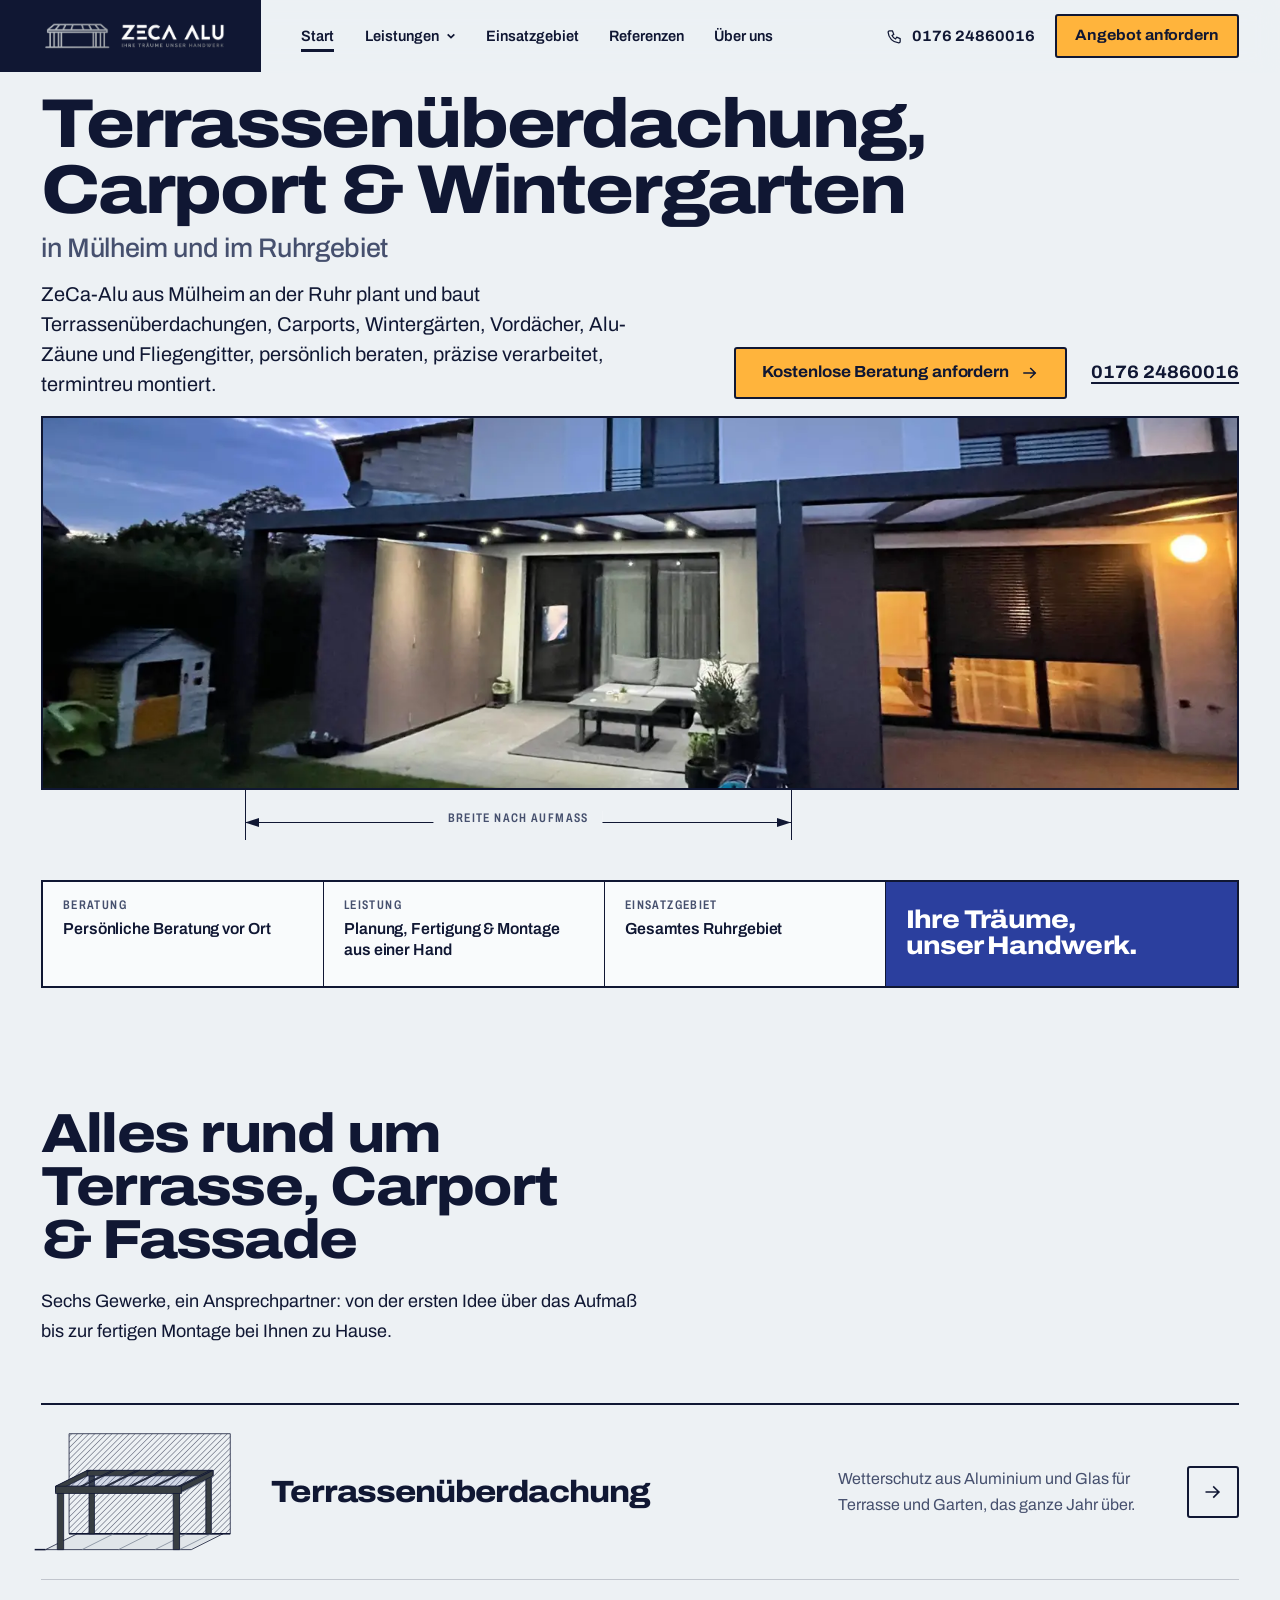
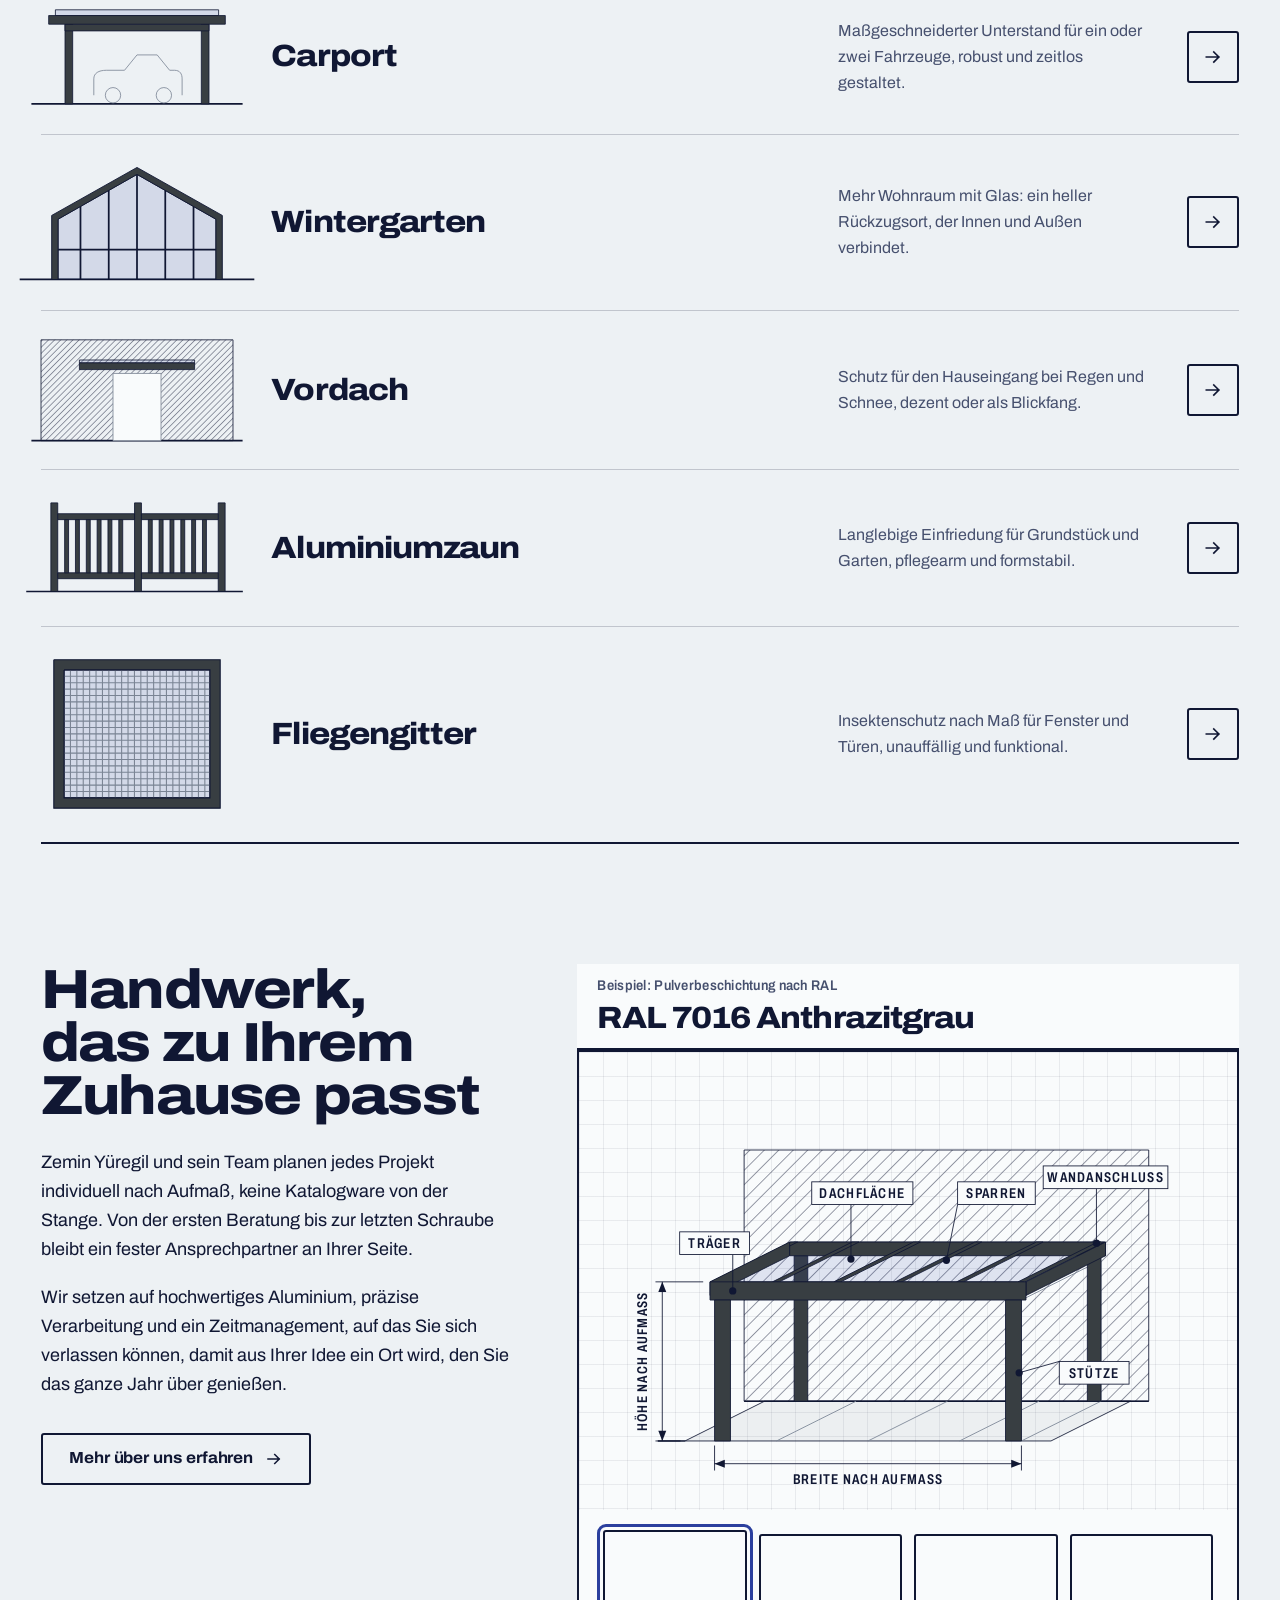
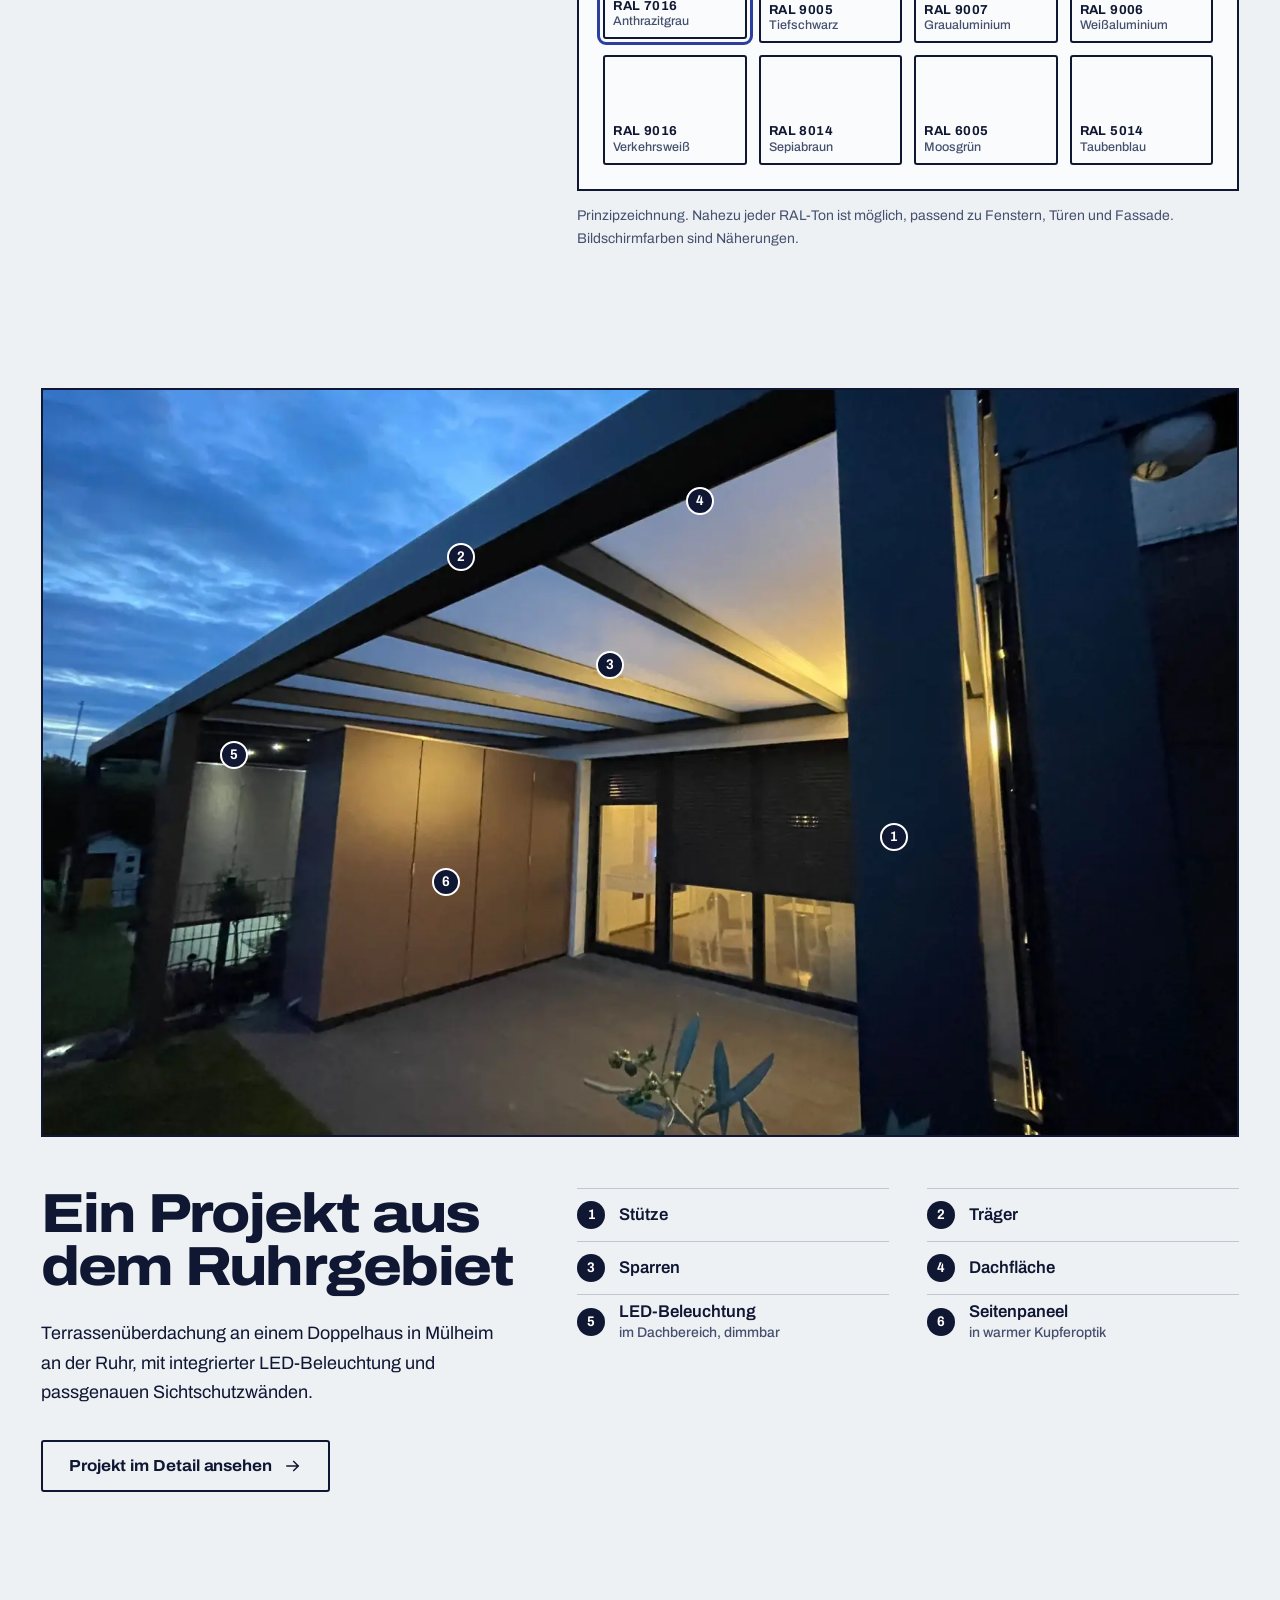
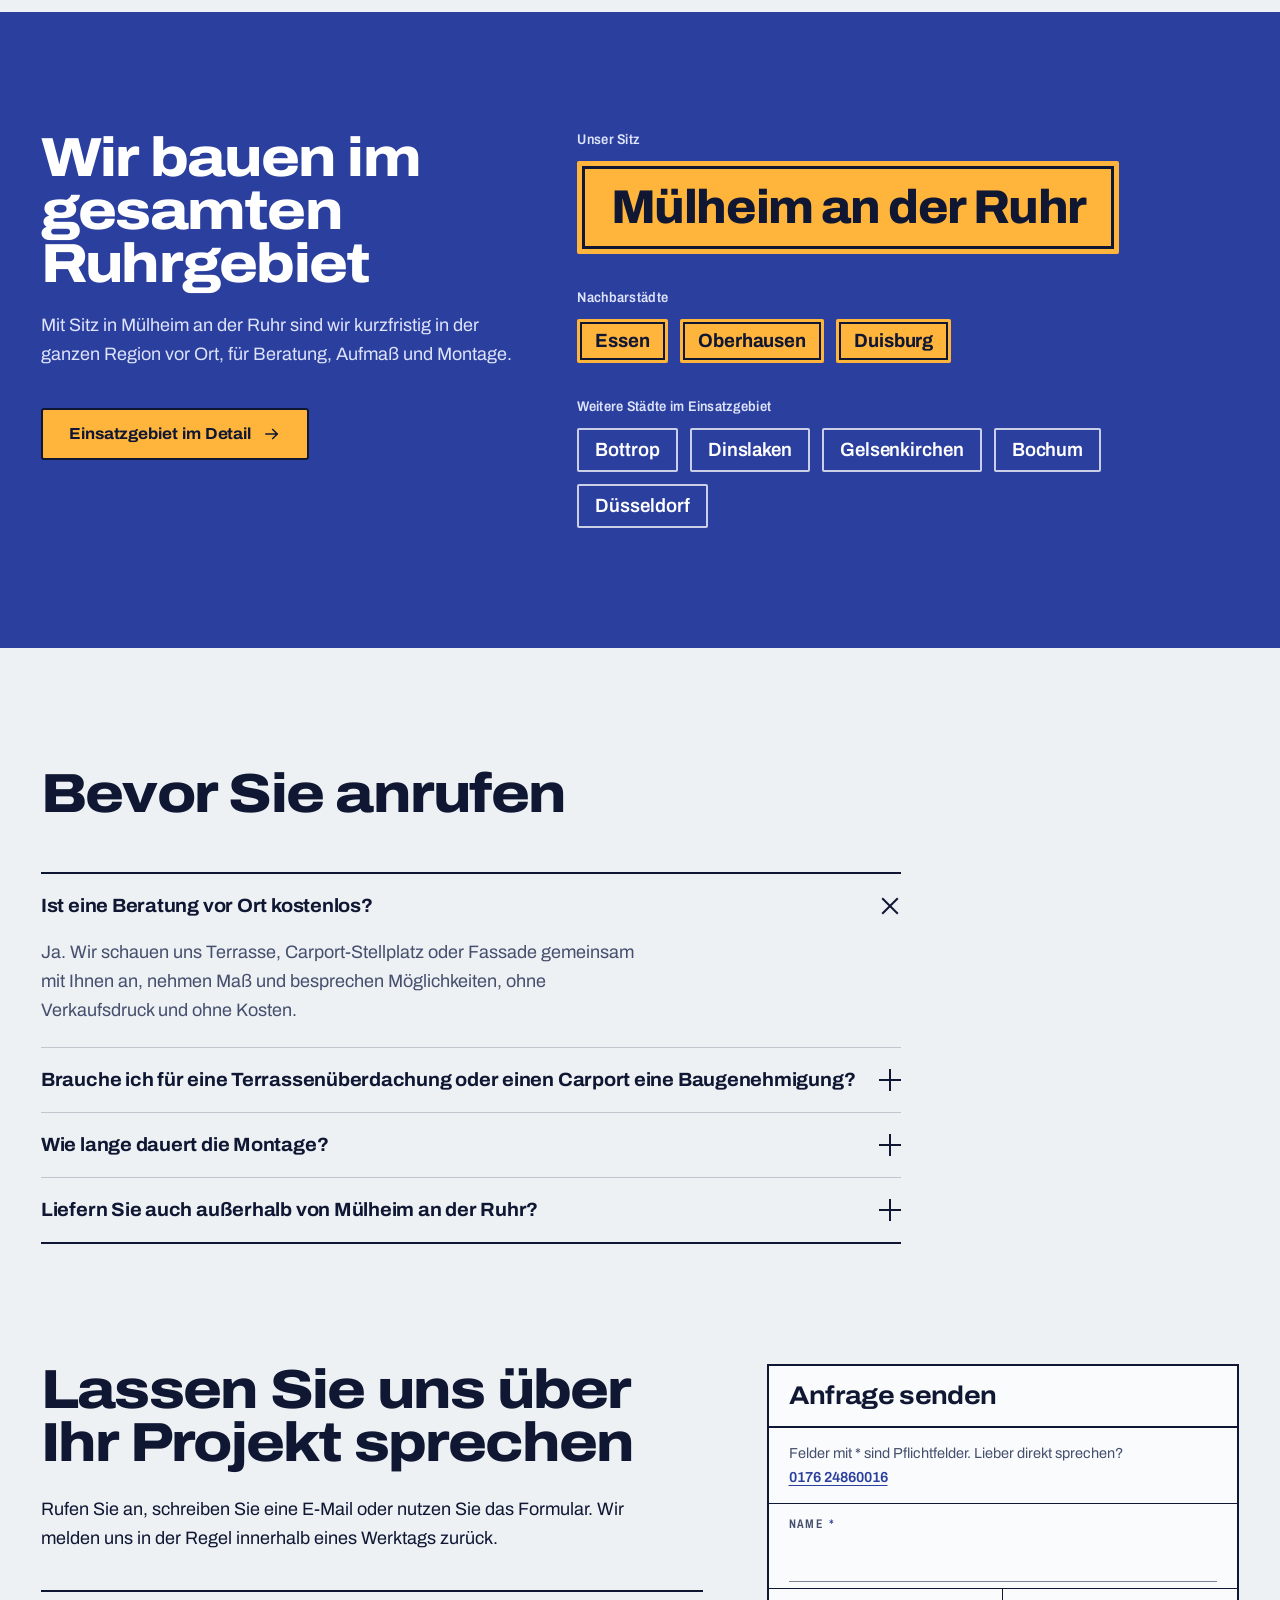
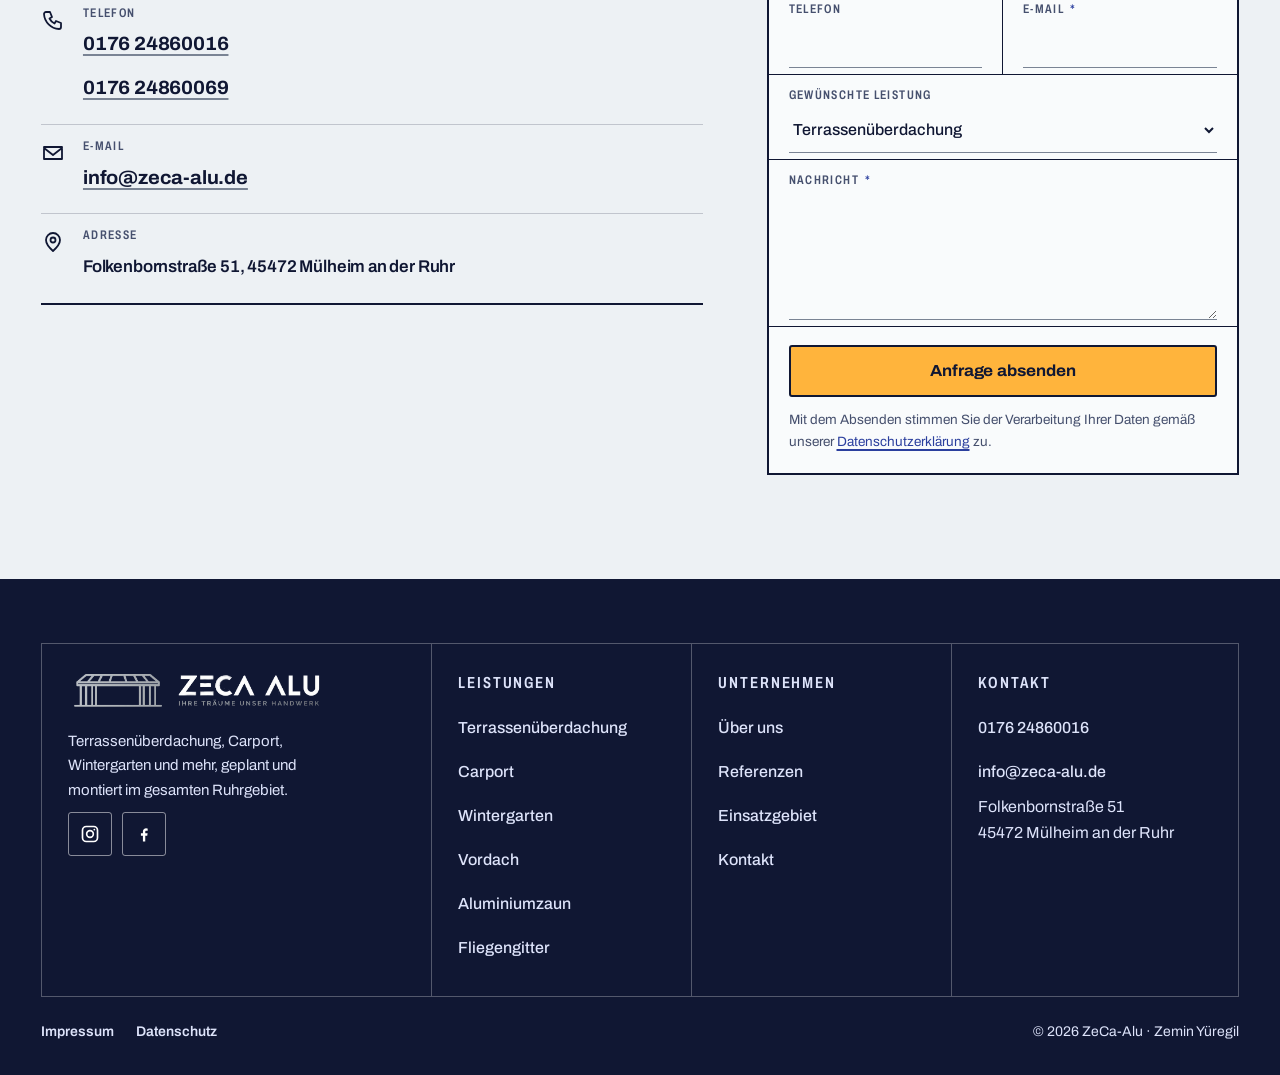
==== commit f6492ddd: "Neugestaltung: Systemblatt statt dunklem Handwerker-Look Neue visuelle Welt (Konstruktions-Datenblat" ====
--- a/index.html
+++ b/index.html
@@ -1,8 +1,9 @@
 <!DOCTYPE html>
 <html lang="de">
 <head>
+<!-- impeccable-disable cramped-padding, codex-grid-background -- Listen mit Linien statt Kästen und das Raster im Zeichnungsfeld sind Absicht -->
 <meta charset="UTF-8" />
-<meta name="viewport" content="width=device-width, initial-scale=1.0" />
+<meta name="viewport" content="width=device-width, initial-scale=1, viewport-fit=cover, interactive-widget=resizes-content" />
 <title>ZeCa-Alu Mülheim | Terrassenüberdachung, Carport &amp; Wintergarten im Ruhrgebiet</title>
 <meta name="description" content="ZeCa-Alu aus Mülheim an der Ruhr baut Terrassenüberdachungen, Carports, Wintergärten, Vordächer, Alu-Zäune und Fliegengitter im gesamten Ruhrgebiet. Beratung, Planung und Montage aus einer Hand – kostenlos und unverbindlich." />
 <link rel="canonical" href="https://zeca-alu.de/" />
@@ -13,7 +14,12 @@
 <meta property="og:url" content="https://zeca-alu.de/" />
 <meta name="robots" content="index, follow" />
 
-<link rel="stylesheet" href="/assets/style.css" />
+<meta name="theme-color" content="#EDF1F4" />
+<link rel="icon" href="/favicon.svg" type="image/svg+xml" />
+<link rel="preload" href="/assets/fonts/archivo-latin-wdth.woff2" as="font" type="font/woff2" crossorigin />
+<link rel="preload" as="image" href="/images/bestand/terrasse-doppelhaus-1-1600.webp" imagesrcset="/images/bestand/terrasse-doppelhaus-1-800.webp 800w, /images/bestand/terrasse-doppelhaus-1-1600.webp 1600w, /images/bestand/terrasse-doppelhaus-1-2048.webp 2048w" imagesizes="100vw" fetchpriority="high" />
+<script>document.documentElement.className+=" js"</script>
+<link rel="stylesheet" href="/assets/style.css?v=3" />
 
 <script type="application/ld+json">
 {
@@ -46,30 +52,25 @@
 </head>
 <body>
 <a class="skip-link" href="#main">Zum Inhalt springen</a>
-
+<div class="sentinel" aria-hidden="true"></div>
 <header class="site">
-  <div class="wrap nav">
-    <a class="brand" href="/" aria-label="ZeCa-Alu Startseite"><img src="/images/bestand/logo.webp" alt="ZeCa-Alu – Ihre Träume, unser Handwerk" width="907" height="144" /></a>
-    <ul class="nav-links">
-      <li class="active"><a href="/" aria-current="page">Start</a></li>
-      <li class="has-dropdown">
-        <a href="/#leistungen">Leistungen <svg class="caret" viewBox="0 0 12 12" aria-hidden="true"><polyline points="2,4 6,8 10,4"/></svg></a>
-        <ul class="dropdown">
-          <li><a href="/terrassenueberdachung/">Terrassenüberdachung</a></li>
-          <li><a href="/carport/">Carport</a></li>
-          <li><a href="/wintergarten/">Wintergarten</a></li>
-          <li><a href="/vordach/">Vordach</a></li>
-          <li><a href="/alu-zaun/">Aluminiumzaun</a></li>
-          <li><a href="/fliegengitter/">Fliegengitter</a></li>
-        </ul>
-      </li>
-      <li><a href="/einsatzgebiet/">Einsatzgebiet</a></li>
-      <li><a href="/referenzen/">Referenzen</a></li>
-      <li><a href="/ueber-uns/">Über uns</a></li>
-    </ul>
+  <div class="bar">
+    <a class="brand" href="/" aria-label="ZeCa-Alu Startseite"><img src="/images/bestand/logo.webp" alt="ZeCa-Alu, Ihre Träume, unser Handwerk" width="907" height="144" /></a>
+    <nav class="nav" aria-label="Hauptnavigation">
+      <ul class="nav-links">
+        <li><a href="/" aria-current="page">Start</a></li>
+        <li class="has-dropdown">
+          <a href="/#leistungen">Leistungen <svg class="caret" viewBox="0 0 12 12" aria-hidden="true"><polyline points="2,4 6,8 10,4"/></svg></a>
+          <ul class="dropdown"><li><a href="/terrassenueberdachung/">Terrassenüberdachung</a></li><li><a href="/carport/">Carport</a></li><li><a href="/wintergarten/">Wintergarten</a></li><li><a href="/vordach/">Vordach</a></li><li><a href="/alu-zaun/">Aluminiumzaun</a></li><li><a href="/fliegengitter/">Fliegengitter</a></li></ul>
+        </li>
+        <li><a href="/einsatzgebiet/">Einsatzgebiet</a></li>
+        <li><a href="/referenzen/">Referenzen</a></li>
+        <li><a href="/ueber-uns/">Über uns</a></li>
+      </ul>
+    </nav>
     <div class="nav-right">
-      <a class="nav-phone" href="tel:+4917624860016"><svg viewBox="0 0 24 24" aria-hidden="true"><path d="M6.6 10.8c1.4 2.8 3.8 5.2 6.6 6.6l2.2-2.2c.3-.3.7-.4 1-.2 1.2.5 2.4.8 3.7.9.6 0 1 .5 1 1v3.4c0 .6-.5 1-1 1C10.5 21.3 2.7 13.5 2.7 4.9c0-.6.5-1 1-1H7c.6 0 1 .5 1 1 .1 1.3.4 2.5.9 3.7.2.3.1.7-.2 1L6.6 10.8z"/></svg>0176 24860016</a>
-      <a class="btn btn-primary btn-sm" href="/kontakt/">Angebot anfordern</a>
+      <a class="nav-phone" href="tel:+4917624860016"><svg viewBox="0 0 24 24" aria-hidden="true"><path d="M5 4h4l2 5-2.5 1.5a11 11 0 0 0 5 5L15 13l5 2v4a2 2 0 0 1-2 2A16 16 0 0 1 3 6a2 2 0 0 1 2-2z"/></svg>0176 24860016</a>
+      <a class="btn btn-sm" href="/kontakt/">Angebot anfordern</a>
       <button class="burger" type="button" aria-label="Menü öffnen" aria-expanded="false" aria-controls="mobile-nav"><span></span><span></span><span></span></button>
     </div>
   </div>
@@ -77,207 +78,149 @@
 
 <nav class="mobile-nav" id="mobile-nav" aria-label="Hauptmenü">
   <a href="/" aria-current="page">Start</a>
+  <a href="/#leistungen">Leistungen</a>
+  <div class="sub">
+    <a href="/terrassenueberdachung/">Terrassenüberdachung</a><a href="/carport/">Carport</a><a href="/wintergarten/">Wintergarten</a><a href="/vordach/">Vordach</a><a href="/alu-zaun/">Aluminiumzaun</a><a href="/fliegengitter/">Fliegengitter</a>
+  </div>
   <a href="/einsatzgebiet/">Einsatzgebiet</a>
-  <div class="sub">
-    <a href="/terrassenueberdachung/">Terrassenüberdachung</a>
-    <a href="/carport/">Carport</a>
-    <a href="/wintergarten/">Wintergarten</a>
-    <a href="/vordach/">Vordach</a>
-    <a href="/alu-zaun/">Aluminiumzaun</a>
-    <a href="/fliegengitter/">Fliegengitter</a>
-  </div>
   <a href="/referenzen/">Referenzen</a>
   <a href="/ueber-uns/">Über uns</a>
   <a href="/kontakt/">Kontakt</a>
-  <a class="btn btn-primary btn-block mnav-cta" href="tel:+4917624860016">0176 24860016 anrufen</a>
+  <a class="btn mnav-cta" href="tel:+4917624860016">0176 24860016 anrufen</a>
 </nav>
 
 <main id="main">
-
-  <section class="hero">
-    <img class="hero-bg" src="/images/bestand/terrasse-doppelhaus-1-1600.webp" srcset="/images/bestand/terrasse-doppelhaus-1-800.webp 800w, /images/bestand/terrasse-doppelhaus-1-1600.webp 1600w" sizes="100vw" width="1600" height="1200" alt="Realisierte Terrassenüberdachung von ZeCa-Alu an einem Doppelhaus in Mülheim an der Ruhr, Abenddämmerung" fetchpriority="high" decoding="async" />
-    <div class="hero-scrim"></div>
-    <div class="wrap">
-      <h1>Terrassenüberdachung, Carport &amp; Wintergarten in Mülheim und im Ruhrgebiet</h1>
-      <p class="tagline">Ihre Träume, unser Handwerk.</p>
-      <p class="lead">ZeCa-Alu aus Mülheim an der Ruhr plant und baut Terrassenüberdachungen, Carports, Wintergärten, Vordächer, Alu-Zäune und Fliegengitter – persönlich beraten, präzise verarbeitet, termintreu montiert.</p>
-      <div class="cta-row">
-        <a class="btn btn-primary" href="/kontakt/">Kostenlose Beratung anfordern</a>
-      </div>
-      <div class="trust-chips">
-        <div class="chip"><svg viewBox="0 0 24 24"><path d="M9 16.2 4.8 12l-1.4 1.4L9 19 21 7l-1.4-1.4L9 16.2z"/></svg>Persönliche Beratung vor Ort</div>
-        <div class="chip"><svg viewBox="0 0 24 24"><path d="M9 16.2 4.8 12l-1.4 1.4L9 19 21 7l-1.4-1.4L9 16.2z"/></svg>Planung, Fertigung &amp; Montage aus einer Hand</div>
-        <div class="chip"><svg viewBox="0 0 24 24"><path d="M9 16.2 4.8 12l-1.4 1.4L9 19 21 7l-1.4-1.4L9 16.2z"/></svg>Einsatzgebiet: gesamtes Ruhrgebiet</div>
-      </div>
-    </div>
-  </section>
-
-  <section class="callband" aria-label="Direkter Kontakt">
-    <div class="wrap">
-      <p>Fragen zu Ihrem Projekt? Wir melden uns in der Regel innerhalb eines Werktags zurück.</p>
-      <div class="actions">
-        <a class="tel" href="tel:+4917624860016"><svg viewBox="0 0 24 24" aria-hidden="true"><path d="M6.6 10.8c1.4 2.8 3.8 5.2 6.6 6.6l2.2-2.2c.3-.3.7-.4 1-.2 1.2.5 2.4.8 3.7.9.6 0 1 .5 1 1v3.4c0 .6-.5 1-1 1C10.5 21.3 2.7 13.5 2.7 4.9c0-.6.5-1 1-1H7c.6 0 1 .5 1 1 .1 1.3.4 2.5.9 3.7.2.3.1.7-.2 1L6.6 10.8z"/></svg>0176 24860016</a>
-        <a class="btn btn-outline btn-sm" href="#kontakt">Rückruf anfordern</a>
-      </div>
-    </div>
-  </section>
-
-  <section class="section" id="leistungen">
-    <div class="wrap">
-      <div class="section-head center">
+  <section class="hero" aria-labelledby="h1">
+    <div class="sheet">
+      <h1 id="h1"><span class="l">Terrassenüberdachung,</span> <span class="l">Carport &amp; Wintergarten</span> <span class="h1-sub">in Mülheim und im Ruhrgebiet</span></h1>
+      <div class="hero-sub">
+        <p class="lead">ZeCa-Alu aus Mülheim an der Ruhr plant und baut Terrassenüberdachungen, Carports, Wintergärten, Vordächer, Alu-Zäune und Fliegengitter, persönlich beraten, präzise verarbeitet, termintreu montiert.</p>
+        <div class="hero-act"><a class="btn" href="/kontakt/">Kostenlose Beratung anfordern <svg viewBox="0 0 24 24" aria-hidden="true"><path d="M4 12h15M13 6l6 6-6 6"/></svg></a><a class="act-tel" href="tel:+4917624860016">0176 24860016</a></div>
+      </div>
+      <figure class="plate">
+        <div class="plate-frame">
+          <div class="plate-clip"><img class="plate-img" src="/images/bestand/terrasse-doppelhaus-1-1600.webp" srcset="/images/bestand/terrasse-doppelhaus-1-800.webp 800w, /images/bestand/terrasse-doppelhaus-1-1600.webp 1600w, /images/bestand/terrasse-doppelhaus-1-2048.webp 2048w" sizes="100vw" width="1600" height="1200" alt="Realisierte Terrassenüberdachung von ZeCa-Alu an einem Doppelhaus in Mülheim an der Ruhr, Abenddämmerung" loading="eager" decoding="async" fetchpriority="high" /></div>
+          <div class="dim" aria-hidden="true">
+            <span class="ext" style="--x:270"></span><span class="ext" style="--x:1002"></span>
+            <span class="dline" style="--x1:270;--x2:1002"><span class="dtxt label">Breite nach Aufmaß</span></span>
+          </div>
+        </div>
+      </figure>
+      <div class="titleblock">
+        <div class="tb-cell"><span class="label">Beratung</span><span class="tb-val">Persönliche Beratung vor Ort</span></div>
+        <div class="tb-cell"><span class="label">Leistung</span><span class="tb-val">Planung, Fertigung &amp; Montage aus einer Hand</span></div>
+        <div class="tb-cell"><span class="label">Einsatzgebiet</span><span class="tb-val">Gesamtes Ruhrgebiet</span></div>
+        <div class="tb-cell tb-brand"><p class="slogan">Ihre Träume, unser Handwerk.</p></div>
+      </div>
+    </div>
+  </section>
+
+  <section class="sec" id="leistungen">
+    <div class="sheet">
+      <div class="sec-head">
         <h2>Alles rund um Terrasse, Carport &amp; Fassade</h2>
         <p>Sechs Gewerke, ein Ansprechpartner: von der ersten Idee über das Aufmaß bis zur fertigen Montage bei Ihnen zu Hause.</p>
       </div>
-      <div class="services-grid">
-
-        <div class="service-card">
-          <div class="icon"><svg viewBox="0 0 48 48" fill="none" stroke="currentColor" stroke-width="2" stroke-linecap="round" stroke-linejoin="round"><path d="M4 16 24 6l20 10"/><path d="M4 16h40"/><path d="M8 16v20M18 16v20M30 16v20M40 16v20"/><path d="M4 36h40"/></svg></div>
-          <h3>Terrassenüberdachung</h3>
-          <p>Wetterschutz aus Aluminium und Glas – für Terrasse und Garten das ganze Jahr über.</p>
-          <a class="more" href="/terrassenueberdachung/">Mehr erfahren <svg viewBox="0 0 24 24" fill="none" stroke="currentColor" stroke-width="2"><path d="M5 12h14M13 6l6 6-6 6"/></svg></a>
-        </div>
-
-        <div class="service-card">
-          <div class="icon"><svg viewBox="0 0 48 48" fill="none" stroke="currentColor" stroke-width="2" stroke-linecap="round" stroke-linejoin="round"><path d="M4 20 24 8l20 12"/><path d="M6 20h36v6H6z"/><path d="M10 26v8M38 26v8"/><path d="M12 30c0-2 2-3 5-3h14c3 0 5 1 5 3v2H12z"/><circle cx="16" cy="34" r="2"/><circle cx="32" cy="34" r="2"/></svg></div>
-          <h3>Carport</h3>
-          <p>Maßgeschneiderter Unterstand für ein oder zwei Fahrzeuge, robust und zeitlos gestaltet.</p>
-          <a class="more" href="/carport/">Mehr erfahren <svg viewBox="0 0 24 24" fill="none" stroke="currentColor" stroke-width="2"><path d="M5 12h14M13 6l6 6-6 6"/></svg></a>
-        </div>
-
-        <div class="service-card">
-          <div class="icon"><svg viewBox="0 0 48 48" fill="none" stroke="currentColor" stroke-width="2" stroke-linecap="round" stroke-linejoin="round"><path d="M10 44V20l14-12 14 12v24z"/><path d="M10 20h28M17 20v24M24 20v24M31 20v24M17 28h14M17 36h14"/></svg></div>
-          <h3>Wintergarten</h3>
-          <p>Mehr Wohnraum mit Glas – heller Rückzugsort, der Innen und Außen verbindet.</p>
-          <a class="more" href="/wintergarten/">Mehr erfahren <svg viewBox="0 0 24 24" fill="none" stroke="currentColor" stroke-width="2"><path d="M5 12h14M13 6l6 6-6 6"/></svg></a>
-        </div>
-
-        <div class="service-card">
-          <div class="icon"><svg viewBox="0 0 48 48" fill="none" stroke="currentColor" stroke-width="2" stroke-linecap="round" stroke-linejoin="round"><path d="M6 44V16"/><path d="M6 16 24 6l18 10"/><path d="M6 24h36"/><path d="M18 44V26M30 44V26"/></svg></div>
-          <h3>Vordach</h3>
-          <p>Schutz für den Hauseingang bei Regen und Schnee – dezent oder als Blickfang.</p>
-          <a class="more" href="/vordach/">Mehr erfahren <svg viewBox="0 0 24 24" fill="none" stroke="currentColor" stroke-width="2"><path d="M5 12h14M13 6l6 6-6 6"/></svg></a>
-        </div>
-
-        <div class="service-card">
-          <div class="icon"><svg viewBox="0 0 48 48" fill="none" stroke="currentColor" stroke-width="2" stroke-linecap="round" stroke-linejoin="round"><path d="M8 44V10M16 44V10M24 44V6M32 44V10M40 44V10"/><path d="M4 18h40M4 30h40"/></svg></div>
-          <h3>Aluminiumzaun</h3>
-          <p>Langlebige Einfriedung für Grundstück und Garten – pflegearm und formstabil.</p>
-          <a class="more" href="/alu-zaun/">Mehr erfahren <svg viewBox="0 0 24 24" fill="none" stroke="currentColor" stroke-width="2"><path d="M5 12h14M13 6l6 6-6 6"/></svg></a>
-        </div>
-
-        <div class="service-card">
-          <div class="icon"><svg viewBox="0 0 48 48" fill="none" stroke="currentColor" stroke-width="2" stroke-linecap="round" stroke-linejoin="round"><rect x="6" y="8" width="36" height="32" rx="2"/><path d="M6 16h36M6 24h36M6 32h36M14 8v32M22 8v32M30 8v32M38 8v32"/></svg></div>
-          <h3>Fliegengitter</h3>
-          <p>Insektenschutz nach Maß für Fenster und Türen – unauffällig und funktional.</p>
-          <a class="more" href="/fliegengitter/">Mehr erfahren <svg viewBox="0 0 24 24" fill="none" stroke="currentColor" stroke-width="2"><path d="M5 12h14M13 6l6 6-6 6"/></svg></a>
-        </div>
-
-      </div>
-    </div>
-  </section>
-
-  <section class="section alt">
-    <div class="wrap">
-      <div class="split single">
+      <ul class="index">
+          <li><a href="/terrassenueberdachung/"><svg class="drw" viewBox="34 8 424 270" preserveAspectRatio="xMidYMid meet" aria-hidden="true" focusable="false"><defs><pattern id="hatch-1" width="9" height="9" patternUnits="userSpaceOnUse" patternTransform="rotate(45)"><line x1="0" y1="0" x2="0" y2="9" style="stroke:var(--tinte);stroke-width:var(--m)"/></pattern></defs><path class="ha" d="M96 14H452V235H96Z" pathLength="1" fill="url(#hatch-1)"/><path class="k dr" d="M96 235H452" pathLength="1"/><path class="fl dr" d="M44 270L366 270L436 235L114 235Z" pathLength="1"/><path class="al" d="M124.5 270L194.5 235M205 270L275 235M285.5 270L355.5 235" pathLength="1"/><path class="g" d="M340 146L410 111V235L340 270Z" pathLength="1"/><path class="fr dr" d="M140 107L152 107L152 235L140 235Z" pathLength="1"/><path class="fr dr" d="M398 107L410 107L410 235L398 235Z" pathLength="1"/><path class="gl dr" d="M70 130L340 130L410 95L140 95Z" pathLength="1"/><path class="fr dr" d="M136 95L414 95L414 107L136 107Z" pathLength="1"/><path class="fr dr" d="M67 130L73 130L143 95L137 95Z" pathLength="1"/><path class="fr dr" d="M121 130L127 130L197 95L191 95Z" pathLength="1"/><path class="fr dr" d="M175 130L181 130L251 95L245 95Z" pathLength="1"/><path class="fr dr" d="M229 130L235 130L305 95L299 95Z" pathLength="1"/><path class="fr dr" d="M283 130L289 130L359 95L353 95Z" pathLength="1"/><path class="fr dr" d="M337 130L343 130L413 95L407 95Z" pathLength="1"/><path class="fr dr" d="M66 130L136 95V107L66 142Z" pathLength="1"/><path class="fr dr" d="M344 130L414 95V107L344 142Z" pathLength="1"/><path class="fr dr" d="M66 130H344V146H66Z" pathLength="1"/><path class="fr dr" d="M70 146H84V270H70Z" pathLength="1"/><path class="fr dr" d="M326 146H340V270H326Z" pathLength="1"/><path class="k dr" d="M20 270H44" pathLength="1"/></svg><span class="row-title">Terrassenüberdachung</span><span class="row-text">Wetterschutz aus Aluminium und Glas für Terrasse und Garten, das ganze Jahr über.</span><span class="row-go"><svg viewBox="0 0 24 24" aria-hidden="true"><path d="M4 12h15M13 6l6 6-6 6"/></svg></span></a></li>
+          <li><a href="/carport/"><svg class="drw" viewBox="40 64 400 214" preserveAspectRatio="xMidYMid meet" aria-hidden="true" focusable="false"><defs><pattern id="hatch-2" width="9" height="9" patternUnits="userSpaceOnUse" patternTransform="rotate(45)"><line x1="0" y1="0" x2="0" y2="9" style="stroke:var(--tinte);stroke-width:var(--m)"/></pattern></defs><path class="k dr" d="M20 270H460" pathLength="1"/><path class="fr dr" d="M90 100L106 100L106 270L90 270Z" pathLength="1"/><path class="fr dr" d="M374 100L390 100L390 270L374 270Z" pathLength="1"/><path class="g" d="M150 252V218C150 206 160 200 176 200H214L240 168H282L308 200H318C330 200 334 208 334 218V252" pathLength="1"/><path class="g" d="M174 252a16 16 0 0 1 32 0a16 16 0 0 1 -32 0Z" pathLength="1"/><path class="g" d="M280 252a16 16 0 0 1 32 0a16 16 0 0 1 -32 0Z" pathLength="1"/><path class="fr dr" d="M90 104H390V118H90Z" pathLength="1"/><path class="gl dr" d="M70 74H410V86H70Z" pathLength="1"/><path class="fr dr" d="M56 86H424V104H56Z" pathLength="1"/></svg><span class="row-title">Carport</span><span class="row-text">Maßgeschneiderter Unterstand für ein oder zwei Fahrzeuge, robust und zeitlos gestaltet.</span><span class="row-go"><svg viewBox="0 0 24 24" aria-hidden="true"><path d="M4 12h15M13 6l6 6-6 6"/></svg></span></a></li>
+          <li><a href="/wintergarten/"><svg class="drw" viewBox="60 46 360 232" preserveAspectRatio="xMidYMid meet" aria-hidden="true" focusable="false"><defs><pattern id="hatch-3" width="9" height="9" patternUnits="userSpaceOnUse" patternTransform="rotate(45)"><line x1="0" y1="0" x2="0" y2="9" style="stroke:var(--tinte);stroke-width:var(--m)"/></pattern></defs><path class="k dr" d="M20 270H460" pathLength="1"/><path class="gl dr" d="M92 270V157L240 73L388 157V270Z" pathLength="1"/><path class="k dr" d="M134 133.2V270" pathLength="1"/><path class="k dr" d="M187 103.1V270" pathLength="1"/><path class="k dr" d="M240 73V270" pathLength="1"/><path class="k dr" d="M293 103.1V270" pathLength="1"/><path class="k dr" d="M346 133.2V270" pathLength="1"/><path class="k dr" d="M92 214H388" pathLength="1"/><path class="fr dr" d="M80 270V150L240 60L400 150V270ZM92 270V157L240 73L388 157V270Z" pathLength="1" fill-rule="evenodd"/></svg><span class="row-title">Wintergarten</span><span class="row-text">Mehr Wohnraum mit Glas: ein heller Rückzugsort, der Innen und Außen verbindet.</span><span class="row-go"><svg viewBox="0 0 24 24" aria-hidden="true"><path d="M4 12h15M13 6l6 6-6 6"/></svg></span></a></li>
+          <li><a href="/vordach/"><svg class="drw" viewBox="40 52 400 224" preserveAspectRatio="xMidYMid meet" aria-hidden="true" focusable="false"><defs><pattern id="hatch-4" width="9" height="9" patternUnits="userSpaceOnUse" patternTransform="rotate(45)"><line x1="0" y1="0" x2="0" y2="9" style="stroke:var(--tinte);stroke-width:var(--m)"/></pattern></defs><path class="ha" d="M40 60H440V270H40Z" pathLength="1" fill="url(#hatch-4)"/><path class="k dr" d="M20 270H460" pathLength="1"/><path class="sf" d="M190 130H290V270H190Z" pathLength="1"/><path class="gl dr" d="M120 102H360V108H120Z" pathLength="1"/><path class="fr dr" d="M120 108H360V122H120Z" pathLength="1"/></svg><span class="row-title">Vordach</span><span class="row-text">Schutz für den Hauseingang bei Regen und Schnee, dezent oder als Blickfang.</span><span class="row-go"><svg viewBox="0 0 24 24" aria-hidden="true"><path d="M4 12h15M13 6l6 6-6 6"/></svg></span></a></li>
+          <li><a href="/alu-zaun/"><svg class="drw" viewBox="50 76 390 212" preserveAspectRatio="xMidYMid meet" aria-hidden="true" focusable="false"><defs><pattern id="hatch-5" width="9" height="9" patternUnits="userSpaceOnUse" patternTransform="rotate(45)"><line x1="0" y1="0" x2="0" y2="9" style="stroke:var(--tinte);stroke-width:var(--m)"/></pattern></defs><path class="k dr" d="M20 270H460" pathLength="1"/><path class="fr dr" d="M70 90L84 90L84 270L70 270Z" pathLength="1"/><path class="fr dr" d="M240 90L254 90L254 270L240 270Z" pathLength="1"/><path class="fr dr" d="M410 90L424 90L424 270L410 270Z" pathLength="1"/><path class="fr dr" d="M84 112L240 112L240 124L84 124Z" pathLength="1"/><path class="fr dr" d="M84 232L240 232L240 244L84 244Z" pathLength="1"/><path class="fr dr" d="M254 112L410 112L410 124L254 124Z" pathLength="1"/><path class="fr dr" d="M254 232L410 232L410 244L254 244Z" pathLength="1"/><path class="fr dr" d="M98 124L106 124L106 232L98 232Z" pathLength="1"/><path class="fr dr" d="M120 124L128 124L128 232L120 232Z" pathLength="1"/><path class="fr dr" d="M142 124L150 124L150 232L142 232Z" pathLength="1"/><path class="fr dr" d="M164 124L172 124L172 232L164 232Z" pathLength="1"/><path class="fr dr" d="M186 124L194 124L194 232L186 232Z" pathLength="1"/><path class="fr dr" d="M208 124L216 124L216 232L208 232Z" pathLength="1"/><path class="fr dr" d="M268 124L276 124L276 232L268 232Z" pathLength="1"/><path class="fr dr" d="M290 124L298 124L298 232L290 232Z" pathLength="1"/><path class="fr dr" d="M312 124L320 124L320 232L312 232Z" pathLength="1"/><path class="fr dr" d="M334 124L342 124L342 232L334 232Z" pathLength="1"/><path class="fr dr" d="M356 124L364 124L364 232L356 232Z" pathLength="1"/><path class="fr dr" d="M378 124L386 124L386 232L378 232Z" pathLength="1"/></svg><span class="row-title">Aluminiumzaun</span><span class="row-text">Langlebige Einfriedung für Grundstück und Garten, pflegearm und formstabil.</span><span class="row-go"><svg viewBox="0 0 24 24" aria-hidden="true"><path d="M4 12h15M13 6l6 6-6 6"/></svg></span></a></li>
+          <li><a href="/fliegengitter/"><svg class="drw" viewBox="90 12 300 256" preserveAspectRatio="xMidYMid meet" aria-hidden="true" focusable="false"><defs><pattern id="hatch-6" width="9" height="9" patternUnits="userSpaceOnUse" patternTransform="rotate(45)"><line x1="0" y1="0" x2="0" y2="9" style="stroke:var(--tinte);stroke-width:var(--m)"/></pattern></defs><path class="gl dr" d="M126 40H354V240H126Z" pathLength="1"/><path class="al" d="M136 40V240M146 40V240M156 40V240M166 40V240M176 40V240M186 40V240M196 40V240M206 40V240M216 40V240M226 40V240M236 40V240M246 40V240M256 40V240M266 40V240M276 40V240M286 40V240M296 40V240M306 40V240M316 40V240M326 40V240M336 40V240M346 40V240M126 50H354M126 60H354M126 70H354M126 80H354M126 90H354M126 100H354M126 110H354M126 120H354M126 130H354M126 140H354M126 150H354M126 160H354M126 170H354M126 180H354M126 190H354M126 200H354M126 210H354M126 220H354M126 230H354" pathLength="1"/><path class="fr dr" d="M110 24H370V256H110ZM126 40H354V240H126Z" pathLength="1" fill-rule="evenodd"/></svg><span class="row-title">Fliegengitter</span><span class="row-text">Insektenschutz nach Maß für Fenster und Türen, unauffällig und funktional.</span><span class="row-go"><svg viewBox="0 0 24 24" aria-hidden="true"><path d="M4 12h15M13 6l6 6-6 6"/></svg></span></a></li>
+          </ul>
+    </div>
+  </section>
+
+  <section class="sec farbe" data-farbe>
+    <div class="sheet">
+      <div class="split">
+        <div class="prose">
+          <h2>Handwerk, das zu Ihrem Zuhause passt</h2>
+          <p>Zemin Yüregil und sein Team planen jedes Projekt individuell nach Aufmaß, keine Katalogware von der Stange. Von der ersten Beratung bis zur letzten Schraube bleibt ein fester Ansprechpartner an Ihrer Seite.</p>
+          <p>Wir setzen auf hochwertiges Aluminium, präzise Verarbeitung und ein Zeitmanagement, auf das Sie sich verlassen können, damit aus Ihrer Idee ein Ort wird, den Sie das ganze Jahr über genießen.</p>
+          <a class="btn btn-line" href="/ueber-uns/">Mehr über uns erfahren <svg viewBox="0 0 24 24" aria-hidden="true"><path d="M4 12h15M13 6l6 6-6 6"/></svg></a>
+        </div>
         <div>
-          <h2>Handwerk, das zu Ihrem Zuhause passt</h2>
-          <p>Zemin Yüregil und sein Team planen jedes Projekt individuell nach Aufmaß – keine Katalogware von der Stange. Von der ersten Beratung bis zur letzten Schraube bleibt ein fester Ansprechpartner an Ihrer Seite.</p>
-          <p>Wir setzen auf hochwertiges Aluminium, präzise Verarbeitung und ein Zeitmanagement, auf das Sie sich verlassen können – damit aus Ihrer Idee ein Ort wird, den Sie das ganze Jahr über genießen.</p>
-          <a class="btn btn-outline" href="/ueber-uns/">Mehr über uns erfahren</a>
-        </div>
-      </div>
-    </div>
-  </section>
-
-  <section class="section">
-    <div class="wrap">
-      <div class="split">
-        <div class="split-media">
-          <img src="/images/bestand/terrasse-doppelhaus-2-1600.webp" srcset="/images/bestand/terrasse-doppelhaus-2-800.webp 800w, /images/bestand/terrasse-doppelhaus-2-1600.webp 1600w" sizes="(min-width:901px) 560px, 100vw" width="1600" height="1200" alt="Terrassenüberdachung Doppelhaus Mülheim an der Ruhr – Detailansicht der Konstruktion mit LED-Beleuchtung und Sichtschutz" loading="lazy" decoding="async" />
-        </div>
-        <div>
-          <h2>Ein Projekt aus dem Ruhrgebiet</h2>
-          <p>Terrassenüberdachung an einem Doppelhaus in Mülheim an der Ruhr – mit integrierter LED-Beleuchtung und passgenauen Sichtschutzwänden.</p>
-          <a class="btn btn-outline" href="/referenzen/">Projekt im Detail ansehen</a>
-        </div>
-      </div>
-    </div>
-  </section>
-
-  <section class="section dark">
-    <div class="wrap">
-      <div class="section-head center">
-        <h2 style="color:#fff">Wir bauen im gesamten Ruhrgebiet</h2>
-        <p>Mit Sitz in Mülheim an der Ruhr sind wir kurzfristig in der ganzen Region vor Ort – für Beratung, Aufmaß und Montage.</p>
-      </div>
-      <div class="area-groups center">
-        <div class="area-group"><p class="area-label">Unser Sitz</p><div class="area-chips"><span class="area-chip main">Mülheim an der Ruhr</span></div></div>
-        <div class="area-group"><p class="area-label">Nachbarstädte</p><div class="area-chips"><span class="area-chip">Essen</span><span class="area-chip">Oberhausen</span><span class="area-chip">Duisburg</span></div></div>
-        <div class="area-group"><p class="area-label">Weitere Städte im Einsatzgebiet</p><div class="area-chips"><span class="area-chip sec">Bottrop</span><span class="area-chip sec">Dinslaken</span><span class="area-chip sec">Gelsenkirchen</span><span class="area-chip sec">Bochum</span><span class="area-chip sec">Düsseldorf</span></div></div>
-      </div>
-      <div style="text-align:center;margin-top:36px">
-        <a class="btn btn-primary" href="/einsatzgebiet/">Einsatzgebiet im Detail</a>
-      </div>
-    </div>
-  </section>
-
-  <section class="section">
-    <div class="wrap">
-      <div class="faq" style="margin:0 auto;max-width:820px">
-        <div class="section-head center" style="margin-left:auto;margin-right:auto">
-          <h2>Bevor Sie anrufen</h2>
-        </div>
-        <details open>
-          <summary>Ist eine Beratung vor Ort kostenlos?</summary>
-          <p>Ja. Wir schauen uns Terrasse, Carport-Stellplatz oder Fassade gemeinsam mit Ihnen an, nehmen Maß und besprechen Möglichkeiten – ohne Verkaufsdruck und ohne Kosten.</p>
-        </details>
-        <details>
-          <summary>Brauche ich für eine Terrassenüberdachung oder einen Carport eine Baugenehmigung?</summary>
-          <p>Das hängt von Größe, Grundstück und der jeweiligen Gemeinde ab. Wir prüfen das im persönlichen Beratungsgespräch für Ihr konkretes Vorhaben und sagen Ihnen ehrlich, was zu tun ist.</p>
-        </details>
-        <details>
-          <summary>Wie lange dauert die Montage?</summary>
-          <p>Das richtet sich nach Größe und Ausstattung. Nach dem Aufmaß erhalten Sie von uns einen realistischen Zeitrahmen für Fertigung und Montage.</p>
-        </details>
-        <details>
-          <summary>Liefern Sie auch außerhalb von Mülheim an der Ruhr?</summary>
-          <p>Ja, wir sind im gesamten Ruhrgebiet unterwegs – unter anderem in Essen, Oberhausen, Duisburg, Bottrop, Dinslaken, Gelsenkirchen, Bochum und Düsseldorf.</p>
-        </details>
-      </div>
-    </div>
-  </section>
-
-  <section class="section alt" id="kontakt">
-    <div class="wrap">
-      <div class="split" style="align-items:flex-start">
+          <div class="farbe-head"><span class="label">Beispiel: Pulverbeschichtung nach RAL</span><span class="ral-name" data-ral-out aria-live="polite">RAL 7016 Anthrazitgrau</span></div>
+          <div class="field"><div class="drw-wrap"><svg class="drw" viewBox="0 -30 480 346" preserveAspectRatio="xMidYMid meet" data-draw role="img" aria-label="Zeichnung einer Terrassenüberdachung, deren Aluminiumteile die gewählte RAL-Farbe annehmen"><defs><pattern id="hatch-7" width="9" height="9" patternUnits="userSpaceOnUse" patternTransform="rotate(45)"><line x1="0" y1="0" x2="0" y2="9" style="stroke:var(--tinte);stroke-width:var(--m)"/></pattern></defs><path class="ha" d="M96 14H452V235H96Z" pathLength="1" fill="url(#hatch-7)"/><path class="k dr" d="M96 235H452" pathLength="1"/><path class="fl dr" d="M44 270L366 270L436 235L114 235Z" pathLength="1"/><path class="al" d="M124.5 270L194.5 235M205 270L275 235M285.5 270L355.5 235" pathLength="1"/><path class="g" d="M340 146L410 111V235L340 270Z" pathLength="1"/><path class="fr dr" d="M140 107L152 107L152 235L140 235Z" pathLength="1"/><path class="fr dr" d="M398 107L410 107L410 235L398 235Z" pathLength="1"/><path class="gl dr" d="M70 130L340 130L410 95L140 95Z" pathLength="1"/><path class="fr dr" d="M136 95L414 95L414 107L136 107Z" pathLength="1"/><path class="fr dr" d="M67 130L73 130L143 95L137 95Z" pathLength="1"/><path class="fr dr" d="M121 130L127 130L197 95L191 95Z" pathLength="1"/><path class="fr dr" d="M175 130L181 130L251 95L245 95Z" pathLength="1"/><path class="fr dr" d="M229 130L235 130L305 95L299 95Z" pathLength="1"/><path class="fr dr" d="M283 130L289 130L359 95L353 95Z" pathLength="1"/><path class="fr dr" d="M337 130L343 130L413 95L407 95Z" pathLength="1"/><path class="fr dr" d="M66 130L136 95V107L66 142Z" pathLength="1"/><path class="fr dr" d="M344 130L414 95V107L344 142Z" pathLength="1"/><path class="fr dr" d="M66 130H344V146H66Z" pathLength="1"/><path class="fr dr" d="M70 146H84V270H70Z" pathLength="1"/><path class="fr dr" d="M326 146H340V270H326Z" pathLength="1"/><path class="k dr" d="M20 270H44" pathLength="1"/><path class="m dr" d="M70 274V296" pathLength="1"/><path class="m dr" d="M340 274V296" pathLength="1"/><path class="m dr" d="M70 290H340" pathLength="1"/><path class="ar" d="M70 290L79 286.5L79 293.5Z"/><path class="ar" d="M340 290L331 286.5L331 293.5Z"/><text class="lb" x="205.0" y="308" text-anchor="middle">Breite nach Aufmaß</text><path class="m dr" d="M60 130H18" pathLength="1"/><path class="m dr" d="M40 270H18" pathLength="1"/><path class="m dr" d="M24 130V270" pathLength="1"/><path class="ar" d="M24 130L20.5 139L27.5 139Z"/><path class="ar" d="M24 270L20.5 261L27.5 261Z"/><text class="lb" transform="rotate(-90 11 200.0)" x="11" y="200.0" text-anchor="middle">Höhe nach Aufmaß</text><g class="lb"><path class="m dr" d="M190 62L190 110" pathLength="1"/><circle class="ar" cx="190" cy="110" r="3.2"/><rect x="155.5" y="42" width="89.0" height="20" fill="var(--glas)" stroke="var(--tinte)" stroke-width="var(--m)"/><text x="200" y="56.2" text-anchor="middle">Dachfläche</text><path class="m dr" d="M283.85 62L274 111" pathLength="1"/><circle class="ar" cx="274" cy="111" r="3.2"/><rect x="283.85" y="42" width="68.30000000000001" height="20" fill="var(--glas)" stroke="var(--tinte)" stroke-width="var(--m)"/><text x="318" y="56.2" text-anchor="middle">Sparren</text><path class="m dr" d="M406 48L406 96" pathLength="1"/><circle class="ar" cx="406" cy="96" r="3.2"/><rect x="359.15" y="28" width="109.7" height="20" fill="var(--glas)" stroke="var(--tinte)" stroke-width="var(--m)"/><text x="414" y="42.2" text-anchor="middle">Wandanschluss</text><path class="m dr" d="M86 106L86 138" pathLength="1"/><circle class="ar" cx="86" cy="138" r="3.2"/><rect x="39.3" y="86" width="61.400000000000006" height="20" fill="var(--glas)" stroke="var(--tinte)" stroke-width="var(--m)"/><text x="70" y="100.2" text-anchor="middle">Träger</text><path class="m dr" d="M373.3 200L338 210" pathLength="1"/><circle class="ar" cx="338" cy="210" r="3.2"/><rect x="373.3" y="200" width="61.400000000000006" height="20" fill="var(--glas)" stroke="var(--tinte)" stroke-width="var(--m)"/><text x="404" y="214.2" text-anchor="middle">Stütze</text></g></svg></div></div>
+          <div class="swatches" role="radiogroup" aria-label="RAL-Farbe wählen" data-ral><button class="sw" type="button" role="radio" aria-checked="true" tabindex="0" data-hex="#383E42" data-name="RAL 7016 Anthrazitgrau" style="--c:#383E42"><span class="sw-chip"></span><span class="sw-t">RAL 7016<small>Anthrazitgrau</small></span></button><button class="sw" type="button" role="radio" aria-checked="false" tabindex="-1" data-hex="#0E0E10" data-name="RAL 9005 Tiefschwarz" style="--c:#0E0E10"><span class="sw-chip"></span><span class="sw-t">RAL 9005<small>Tiefschwarz</small></span></button><button class="sw" type="button" role="radio" aria-checked="false" tabindex="-1" data-hex="#8F8F8C" data-name="RAL 9007 Graualuminium" style="--c:#8F8F8C"><span class="sw-chip"></span><span class="sw-t">RAL 9007<small>Graualuminium</small></span></button><button class="sw" type="button" role="radio" aria-checked="false" tabindex="-1" data-hex="#A5A5A5" data-name="RAL 9006 Weißaluminium" style="--c:#A5A5A5"><span class="sw-chip"></span><span class="sw-t">RAL 9006<small>Weißaluminium</small></span></button><button class="sw" type="button" role="radio" aria-checked="false" tabindex="-1" data-hex="#F1F1EE" data-name="RAL 9016 Verkehrsweiß" style="--c:#F1F1EE"><span class="sw-chip"></span><span class="sw-t">RAL 9016<small>Verkehrsweiß</small></span></button><button class="sw" type="button" role="radio" aria-checked="false" tabindex="-1" data-hex="#4A3A2C" data-name="RAL 8014 Sepiabraun" style="--c:#4A3A2C"><span class="sw-chip"></span><span class="sw-t">RAL 8014<small>Sepiabraun</small></span></button><button class="sw" type="button" role="radio" aria-checked="false" tabindex="-1" data-hex="#2F4538" data-name="RAL 6005 Moosgrün" style="--c:#2F4538"><span class="sw-chip"></span><span class="sw-t">RAL 6005<small>Moosgrün</small></span></button><button class="sw" type="button" role="radio" aria-checked="false" tabindex="-1" data-hex="#637D96" data-name="RAL 5014 Taubenblau" style="--c:#637D96"><span class="sw-chip"></span><span class="sw-t">RAL 5014<small>Taubenblau</small></span></button></div>
+          <p class="farbe-note">Prinzipzeichnung. Nahezu jeder RAL-Ton ist möglich, passend zu Fenstern, Türen und Fassade. Bildschirmfarben sind Näherungen.</p>
+        </div>
+      </div>
+    </div>
+  </section>
+
+  <section class="sec bauteile" aria-labelledby="projekt-h">
+    <div class="sheet">
+      <figure class="plate" style="margin-bottom:0">
+        <div class="plate-frame">
+          <div class="plate-clip"><img class="plate-img" src="/images/bestand/terrasse-doppelhaus-2-1600.webp" srcset="/images/bestand/terrasse-doppelhaus-2-800.webp 800w, /images/bestand/terrasse-doppelhaus-2-1600.webp 1600w, /images/bestand/terrasse-doppelhaus-2-2048.webp 2048w" sizes="(min-width:1400px) 1360px, 100vw" width="1600" height="1200" alt="Terrassenüberdachung Doppelhaus Mülheim an der Ruhr, Detailansicht der Konstruktion mit LED-Beleuchtung und Sichtschutz" loading="lazy" decoding="async" /></div>
+          <span class="pin" data-n="1" style="--x:1140;--y:700;--i:0" aria-hidden="true"><span>1</span></span><span class="pin" data-n="2" style="--x:560;--y:325;--i:1" aria-hidden="true"><span>2</span></span><span class="pin" data-n="3" style="--x:760;--y:470;--i:2" aria-hidden="true"><span>3</span></span><span class="pin" data-n="4" style="--x:880;--y:250;--i:3" aria-hidden="true"><span>4</span></span><span class="pin" data-n="5" style="--x:256;--y:590;--i:4" aria-hidden="true"><span>5</span></span><span class="pin" data-n="6" style="--x:540;--y:760;--i:5" aria-hidden="true"><span>6</span></span>
+        </div>
+      </figure>
+      <div class="bauteile-text">
+        <div class="prose">
+          <h2 id="projekt-h">Ein Projekt aus dem Ruhrgebiet</h2>
+          <p>Terrassenüberdachung an einem Doppelhaus in Mülheim an der Ruhr, mit integrierter LED-Beleuchtung und passgenauen Sichtschutzwänden.</p>
+          <a class="btn btn-line" href="/referenzen/">Projekt im Detail ansehen <svg viewBox="0 0 24 24" aria-hidden="true"><path d="M4 12h15M13 6l6 6-6 6"/></svg></a>
+        </div>
+        <ul class="legend"><li><button class="leg" type="button" data-n="1" aria-pressed="false"><span class="n" aria-hidden="true">1</span><span>Stütze</span></button></li><li><button class="leg" type="button" data-n="2" aria-pressed="false"><span class="n" aria-hidden="true">2</span><span>Träger</span></button></li><li><button class="leg" type="button" data-n="3" aria-pressed="false"><span class="n" aria-hidden="true">3</span><span>Sparren</span></button></li><li><button class="leg" type="button" data-n="4" aria-pressed="false"><span class="n" aria-hidden="true">4</span><span>Dachfläche</span></button></li><li><button class="leg" type="button" data-n="5" aria-pressed="false"><span class="n" aria-hidden="true">5</span><span>LED-Beleuchtung<small>im Dachbereich, dimmbar</small></span></button></li><li><button class="leg" type="button" data-n="6" aria-pressed="false"><span class="n" aria-hidden="true">6</span><span>Seitenpaneel<small>in warmer Kupferoptik</small></span></button></li></ul>
+      </div>
+    </div>
+  </section>
+
+  <section class="sec band on-dark">
+    <div class="sheet">
+      <div class="band-grid">
+        <div class="sec-head">
+          <h2>Wir bauen im gesamten Ruhrgebiet</h2>
+          <p>Mit Sitz in Mülheim an der Ruhr sind wir kurzfristig in der ganzen Region vor Ort, für Beratung, Aufmaß und Montage.</p>
+          <a class="btn" href="/einsatzgebiet/">Einsatzgebiet im Detail <svg viewBox="0 0 24 24" aria-hidden="true"><path d="M4 12h15M13 6l6 6-6 6"/></svg></a>
+        </div>
+        <div class="towns">
+          <div class="town-group"><span class="label">Unser Sitz</span><div class="tafeln"><span class="tafel sitz">Mülheim an der Ruhr</span></div></div>
+          <div class="town-group"><span class="label">Nachbarstädte</span><div class="tafeln"><span class="tafel " style="--i:0">Essen</span><span class="tafel " style="--i:1">Oberhausen</span><span class="tafel " style="--i:2">Duisburg</span></div></div>
+          <div class="town-group"><span class="label">Weitere Städte im Einsatzgebiet</span><div class="tafeln"><span class="tafel sek" style="--i:0">Bottrop</span><span class="tafel sek" style="--i:1">Dinslaken</span><span class="tafel sek" style="--i:2">Gelsenkirchen</span><span class="tafel sek" style="--i:3">Bochum</span><span class="tafel sek" style="--i:4">Düsseldorf</span></div></div>
+        </div>
+      </div>
+    </div>
+  </section>
+
+  <section class="sec">
+    <div class="sheet">
+      <h2>Bevor Sie anrufen</h2>
+      <div class="faq">
+      <details open><summary>Ist eine Beratung vor Ort kostenlos?</summary><p>Ja. Wir schauen uns Terrasse, Carport-Stellplatz oder Fassade gemeinsam mit Ihnen an, nehmen Maß und besprechen Möglichkeiten, ohne Verkaufsdruck und ohne Kosten.</p></details>
+      <details><summary>Brauche ich für eine Terrassenüberdachung oder einen Carport eine Baugenehmigung?</summary><p>Das hängt von Größe, Grundstück und der jeweiligen Gemeinde ab. Wir prüfen das im persönlichen Beratungsgespräch für Ihr konkretes Vorhaben und sagen Ihnen ehrlich, was zu tun ist.</p></details>
+      <details><summary>Wie lange dauert die Montage?</summary><p>Das richtet sich nach Größe und Ausstattung. Nach dem Aufmaß erhalten Sie von uns einen realistischen Zeitrahmen für Fertigung und Montage.</p></details>
+      <details><summary>Liefern Sie auch außerhalb von Mülheim an der Ruhr?</summary><p>Ja, wir sind im gesamten Ruhrgebiet unterwegs, unter anderem in Essen, Oberhausen, Duisburg, Bottrop, Dinslaken, Gelsenkirchen, Bochum und Düsseldorf.</p></details>
+      </div>
+    </div>
+  </section>
+
+  <section class="sec" id="kontakt">
+    <div class="sheet">
+      <div class="split rev" style="align-items:start">
         <div>
           <h2>Lassen Sie uns über Ihr Projekt sprechen</h2>
-          <p>Rufen Sie an, schreiben Sie eine E-Mail oder nutzen Sie das Formular – wir melden uns in der Regel innerhalb eines Werktags zurück.</p>
-          <div class="contact-info" style="margin-top:26px">
-            <div class="row">
-              <div class="icon"><svg viewBox="0 0 24 24" fill="currentColor"><path d="M6.6 10.8c1.4 2.8 3.8 5.2 6.6 6.6l2.2-2.2c.3-.3.7-.4 1-.2 1.2.5 2.4.8 3.7.9.6 0 1 .5 1 1v3.4c0 .6-.5 1-1 1C10.5 21.3 2.7 13.5 2.7 4.9c0-.6.5-1 1-1H7c.6 0 1 .5 1 1 .1 1.3.4 2.5.9 3.7.2.3.1.7-.2 1L6.6 10.8z"/></svg></div>
-              <div><h3>Telefon</h3><a href="tel:+4917624860016">0176 24860016</a><a href="tel:+4917624860069">0176 24860069</a></div>
-            </div>
-            <div class="row">
-              <div class="icon"><svg viewBox="0 0 24 24" fill="currentColor"><path d="M4 4h16a2 2 0 0 1 2 2v12a2 2 0 0 1-2 2H4a2 2 0 0 1-2-2V6a2 2 0 0 1 2-2zm0 2v.01L12 12l8-5.99V6H4zm0 12h16V8.24l-8 6-8-6V18z"/></svg></div>
-              <div><h3>E-Mail</h3><a href="mailto:info@zeca-alu.de">info@zeca-alu.de</a></div>
-            </div>
-            <div class="row">
-              <div class="icon"><svg viewBox="0 0 24 24" fill="currentColor"><path d="M12 2a7 7 0 0 0-7 7c0 5.25 7 13 7 13s7-7.75 7-13a7 7 0 0 0-7-7zm0 9.5A2.5 2.5 0 1 1 12 6.5a2.5 2.5 0 0 1 0 5z"/></svg></div>
-              <div><h3>Adresse</h3><p>Folkenbornstraße 51, 45472 Mülheim an der Ruhr</p></div>
-            </div>
+          <p style="margin-top:clamp(16px,2vw,28px)">Rufen Sie an, schreiben Sie eine E-Mail oder nutzen Sie das Formular. Wir melden uns in der Regel innerhalb eines Werktags zurück.</p>
+          <div class="contact-info">
+            <div class="row"><svg viewBox="0 0 24 24" aria-hidden="true"><path d="M5 4h4l2 5-2.5 1.5a11 11 0 0 0 5 5L15 13l5 2v4a2 2 0 0 1-2 2A16 16 0 0 1 3 6a2 2 0 0 1 2-2z"/></svg><div><h3>Telefon</h3><a href="tel:+4917624860016">0176 24860016</a><a href="tel:+4917624860069">0176 24860069</a></div></div>
+            <div class="row"><svg viewBox="0 0 24 24" aria-hidden="true"><path d="M3 6h18v12H3zM3 7l9 7 9-7"/></svg><div><h3>E-Mail</h3><a href="mailto:info@zeca-alu.de">info@zeca-alu.de</a></div></div>
+            <div class="row"><svg viewBox="0 0 24 24" aria-hidden="true"><path d="M12 21s-7-6.2-7-11a7 7 0 0 1 14 0c0 4.8-7 11-7 11z"/><circle cx="12" cy="10" r="2.5"/></svg><div><h3>Adresse</h3><p>Folkenbornstraße 51, 45472 Mülheim an der Ruhr</p></div></div>
           </div>
         </div>
-        <div style="background:#fff;border-radius:var(--radius);padding:32px;border:1px solid var(--line)">
+        <div class="formblatt" id="anfrage">
           <h3 class="panel-title">Anfrage senden</h3>
           <form id="kontaktformular" action="https://formsubmit.co/ajax/info@zeca-alu.de" method="POST">
             <input type="hidden" name="_subject" value="Neue Anfrage über zeca-alu.de" />
             <p class="form-hint">Felder mit <span class="req" aria-hidden="true">*</span><span class="sr-only">Stern</span> sind Pflichtfelder. Lieber direkt sprechen? <a href="tel:+4917624860016">0176 24860016</a></p>
             <div class="form-grid">
-              <div class="full"><label for="name">Name <span class="req" aria-hidden="true">*</span></label><input id="name" name="Name" type="text" autocomplete="name" required /></div>
-              <div><label for="tel">Telefon</label><input id="tel" name="Telefon" type="tel" autocomplete="tel" inputmode="tel" /></div>
-              <div><label for="email">E-Mail <span class="req" aria-hidden="true">*</span></label><input id="email" name="E-Mail" type="email" autocomplete="email" required /></div>
-              <div class="full"><label for="leistung">Gewünschte Leistung</label>
+              <div class="f full"><label for="name">Name <span class="req" aria-hidden="true">*</span></label><input id="name" name="Name" type="text" autocomplete="name" required /></div>
+              <div class="f"><label for="tel">Telefon</label><input id="tel" name="Telefon" type="tel" autocomplete="tel" inputmode="tel" /></div>
+              <div class="f"><label for="email">E-Mail <span class="req" aria-hidden="true">*</span></label><input id="email" name="E-Mail" type="email" autocomplete="email" required /></div>
+              <div class="f full"><label for="leistung">Gewünschte Leistung</label>
                 <select id="leistung" name="Leistung">
                   <option>Terrassenüberdachung</option>
                   <option>Carport</option>
@@ -288,25 +231,26 @@
                   <option>Sonstiges</option>
                 </select>
               </div>
-              <div class="full"><label for="nachricht">Nachricht <span class="req" aria-hidden="true">*</span></label><textarea id="nachricht" name="Nachricht" required></textarea></div>
+              <div class="f full"><label for="nachricht">Nachricht <span class="req" aria-hidden="true">*</span></label><textarea id="nachricht" name="Nachricht" required></textarea></div>
             </div>
-            <button class="btn btn-primary btn-block" type="submit" style="margin-top:18px">Anfrage absenden</button>
-            <p class="form-note">Mit dem Absenden stimmen Sie der Verarbeitung Ihrer Daten gemäß unserer <a href="/datenschutz/">Datenschutzerklärung</a> zu.</p>
-            <div class="form-status" role="status" aria-live="polite"></div>
+            <div class="formfoot">
+              <button class="btn btn-block" type="submit">Anfrage absenden</button>
+              <p class="form-note">Mit dem Absenden stimmen Sie der Verarbeitung Ihrer Daten gemäß unserer <a href="/datenschutz/">Datenschutzerklärung</a> zu.</p>
+              <div class="form-status" role="status" aria-live="polite"></div>
+            </div>
           </form>
         </div>
       </div>
     </div>
   </section>
-
 </main>
 
 <footer class="site">
-  <div class="wrap">
+  <div class="sheet">
     <div class="footer-grid">
       <div class="footer-col footer-logo">
         <img src="/images/bestand/logo.webp" alt="ZeCa-Alu" width="907" height="144" loading="lazy" />
-        <p>Terrassenüberdachung, Carport, Wintergarten und mehr – geplant und montiert im gesamten Ruhrgebiet.</p>
+        <p>Terrassenüberdachung, Carport, Wintergarten und mehr, geplant und montiert im gesamten Ruhrgebiet.</p>
         <div class="social-icons">
           <a href="https://www.instagram.com/zeca_alu" aria-label="Instagram (öffnet in neuem Tab)" target="_blank" rel="noopener"><svg viewBox="0 0 24 24" aria-hidden="true"><path d="M7.5 2h9A5.5 5.5 0 0 1 22 7.5v9a5.5 5.5 0 0 1-5.5 5.5h-9A5.5 5.5 0 0 1 2 16.5v-9A5.5 5.5 0 0 1 7.5 2zm0 2A3.5 3.5 0 0 0 4 7.5v9A3.5 3.5 0 0 0 7.5 20h9a3.5 3.5 0 0 0 3.5-3.5v-9A3.5 3.5 0 0 0 16.5 4h-9zM12 7a5 5 0 1 1 0 10 5 5 0 0 1 0-10zm0 2a3 3 0 1 0 0 6 3 3 0 0 0 0-6zm5.2-3.4a1.1 1.1 0 1 1 0 2.2 1.1 1.1 0 0 1 0-2.2z"/></svg></a>
           <a href="https://www.facebook.com/61566838091135/" aria-label="Facebook (öffnet in neuem Tab)" target="_blank" rel="noopener"><svg viewBox="0 0 24 24" aria-hidden="true"><path d="M13.5 21v-7h2.4l.4-2.8h-2.8V9.4c0-.8.2-1.4 1.4-1.4h1.5V5.5A13 13 0 0 0 14.7 5c-2.4 0-4 1.5-4 4v2.2H8.3V14h2.4v7h2.8z"/></svg></a>
@@ -314,12 +258,7 @@
       </div>
       <div class="footer-col">
         <p class="footer-title">Leistungen</p>
-        <a href="/terrassenueberdachung/">Terrassenüberdachung</a>
-        <a href="/carport/">Carport</a>
-        <a href="/wintergarten/">Wintergarten</a>
-        <a href="/vordach/">Vordach</a>
-        <a href="/alu-zaun/">Aluminiumzaun</a>
-        <a href="/fliegengitter/">Fliegengitter</a>
+        <a href="/terrassenueberdachung/">Terrassenüberdachung</a><a href="/carport/">Carport</a><a href="/wintergarten/">Wintergarten</a><a href="/vordach/">Vordach</a><a href="/alu-zaun/">Aluminiumzaun</a><a href="/fliegengitter/">Fliegengitter</a>
       </div>
       <div class="footer-col">
         <p class="footer-title">Unternehmen</p>
@@ -343,10 +282,10 @@
 </footer>
 
 <div class="mobile-bar">
-  <a class="btn btn-ghost" href="tel:+4917624860016"><svg viewBox="0 0 24 24" aria-hidden="true"><path d="M6.6 10.8c1.4 2.8 3.8 5.2 6.6 6.6l2.2-2.2c.3-.3.7-.4 1-.2 1.2.5 2.4.8 3.7.9.6 0 1 .5 1 1v3.4c0 .6-.5 1-1 1C10.5 21.3 2.7 13.5 2.7 4.9c0-.6.5-1 1-1H7c.6 0 1 .5 1 1 .1 1.3.4 2.5.9 3.7.2.3.1.7-.2 1L6.6 10.8z"/></svg>Anrufen</a>
-  <a class="btn btn-primary" href="#kontakt">Angebot anfordern</a>
+  <a class="btn btn-line" href="tel:+4917624860016"><svg viewBox="0 0 24 24" aria-hidden="true"><path d="M5 4h4l2 5-2.5 1.5a11 11 0 0 0 5 5L15 13l5 2v4a2 2 0 0 1-2 2A16 16 0 0 1 3 6a2 2 0 0 1 2-2z"/></svg>Anrufen</a>
+  <a class="btn" href="#kontakt">Angebot anfordern</a>
 </div>
-<script src="/assets/main.js"></script>
+<script src="/assets/main.js?v=3"></script>
 <script>document.getElementById('jahr').textContent = new Date().getFullYear();</script>
 </body>
 </html>
--- a/assets/style.css
+++ b/assets/style.css
@@ -1,324 +1,537 @@
-/* ZeCa-Alu — geteiltes Stylesheet für alle Seiten. Kein Build-Tool, kein Framework. */
-
-/* Schriften selbst gehostet (keine Anfrage an Google-Server beim Seitenaufruf, DSGVO-konform ohne Einwilligungsbanner) */
-@font-face{font-family:'Inter';font-style:normal;font-weight:400 600;font-display:swap;src:url('/assets/fonts/inter-latin.woff2') format('woff2');unicode-range:U+0000-00FF,U+0131,U+0152-0153,U+02BB-02BC,U+02C6,U+02DA,U+02DC,U+2000-206F,U+20AC,U+2122;}
-@font-face{font-family:'Sora';font-style:normal;font-weight:500 700;font-display:swap;src:url('/assets/fonts/sora-latin.woff2') format('woff2');unicode-range:U+0000-00FF,U+0131,U+0152-0153,U+02BB-02BC,U+02C6,U+02DA,U+02DC,U+2000-206F,U+20AC,U+2122;}
+/* impeccable-disable codex-grid-background -- Das Raster liegt nur im Zeichnungsfeld und der Kartenfläche: Mess- und Konstruktionsflächen */
+/* impeccable-disable cramped-padding -- gelinte Listen und Foto-Rahmen sind bewusst randbündig, Innenabstände der Container stehen in Festwerten */
+/* ZeCa-Alu: Systemblatt. Geteiltes Stylesheet für alle Seiten, kein Build-Schritt, kein Framework.
+   Schrift selbst gehostet (Archivo, SIL OFL, siehe assets/fonts/OFL-Archivo.txt), keine Anfrage an Dritte. */
+
+@font-face{font-family:'Archivo';font-style:normal;font-weight:100 900;font-stretch:62% 125%;font-display:swap;
+  src:url('/assets/fonts/archivo-latin-wdth.woff2') format('woff2');
+  unicode-range:U+0000-00FF,U+0131,U+0152-0153,U+02BB-02BC,U+02C6,U+02DA,U+02DC,U+2000-206F,U+20AC,U+2122;}
 
 :root{
-  --anthracite-950:#17181b;
-  --anthracite-900:#22242a;
-  --anthracite-800:#2c2f36;
-  --anthracite-700:#3a3d44;
-  --silver-100:#eef0f2;
-  --silver-200:#d7dade;
-  --silver-300:#aeb3bb;
-  --copper-500:#b5723a;
-  --copper-600:#9c5f2e;   /* Fläche mit weißem Text (5,1:1) */
-  --copper-700:#8f5628;   /* Text/Links auf Hell: 5,9:1 weiß, 5,2:1 auf Silber, 4,9:1 auf Kupfer-100 */
-  --copper-100:#f4e7da;
-  --ink:#1b1c1f;
-  --muted:#5b6068;
-  --line:rgba(0,0,0,.09);
-  --line-dark:rgba(255,255,255,.12);
-  --radius:14px;
-  --radius-sm:8px;
-  --head:'Sora',sans-serif;
-  --body:'Inter',sans-serif;
-  --maxw:1180px;
-  --header-h:78px;
-  --focus:#b5723a;
-  --shadow:0 18px 40px rgba(23,24,27,.12);
-}
-@media(max-width:1100px){:root{--header-h:66px}}
-
-*{margin:0;padding:0;box-sizing:border-box}
-html{scroll-behavior:smooth;scroll-padding-top:calc(var(--header-h) + 16px);accent-color:var(--copper-600)}
-body{font-family:var(--body);color:var(--ink);background:#fff;line-height:1.6;-webkit-font-smoothing:antialiased}
-h1,h2,h3,h4,.head{font-family:var(--head);font-weight:700;line-height:1.15;letter-spacing:-.01em;color:var(--anthracite-950);text-wrap:balance}
-::selection{background:var(--copper-600);color:#fff}
-html{scrollbar-color:var(--anthracite-700) var(--silver-100)}
-input,textarea,select{caret-color:var(--copper-600)}
-
-/* Tastaturfokus: ein Ring für alle, Kupfer hat 3,9:1 auf Weiß und 4,6:1 auf Anthrazit */
-:focus-visible{outline:3px solid var(--focus);outline-offset:3px;border-radius:4px}
-.btn:focus-visible{outline-offset:3px;border-radius:500px}
-p{color:var(--muted)}
-img{max-width:100%;display:block}
+  /* Material- und Lichtpalette, abgeleitet aus den echten Fotos: Pfosten, Dämmerungshimmel, LED-Licht */
+  --blatt:#EDF1F4;        /* Zeichenblatt, kühles Aluminiumgrau-Weiß */
+  --glas:#F9FBFC;         /* Fläche auf dem Blatt */
+  --tinte:#101733;        /* Pfosten-Navy: Text, Linie, dunkle Flächen */
+  --tinte-2:#46506E;      /* Zweittext, 7:1 auf Blatt */
+  --alu:#7A8494;          /* Geisterlinien, nur Dekor */
+  --linie:rgba(16,23,51,.2);
+  --daemm:#2B3F9E;        /* Dämmerungsblau: Farbfeld, Link, Fokus (8:1 auf Blatt, 9:1 mit Weiß) */
+  --daemm-hell:#DDE3FA;
+  --licht:#FFB43C;        /* LED-Licht und Ortstafel-Gelb: Aktion */
+  --licht-hover:#FFC56A;
+  --fehler:#B3261E;
+  --ral:#383E42;          /* Vorauswahl der Zeichnung: RAL 7016 Anthrazitgrau */
+  --font:'Archivo','Helvetica Neue',Arial,sans-serif;
+  --ease-out:cubic-bezier(.23,1,.32,1);
+  --ease-io:cubic-bezier(.77,0,.175,1);
+  --ease-drawer:cubic-bezier(.32,.72,0,1);
+  --sheet:1360px;
+  --gutter:clamp(16px,3.2vw,44px);
+  --header-h:72px;
+  --r:3px;
+}
+@media(max-width:1100px){:root{--header-h:64px}}
+
+*,*::before,*::after{box-sizing:border-box}
+html{-webkit-text-size-adjust:100%;scroll-behavior:smooth;scroll-padding-top:calc(var(--header-h) + 24px);
+  -webkit-tap-highlight-color:transparent;accent-color:var(--daemm);scrollbar-color:var(--tinte) var(--blatt)}
+body{margin:0;font-family:var(--font);font-size:clamp(16px,.35vw + 15px,18px);line-height:1.62;color:var(--tinte);background:var(--blatt);
+  -webkit-font-smoothing:antialiased;text-rendering:optimizeLegibility}
+h1,h2,h3,h4,p,ul,ol,dl,dd,figure,blockquote{margin:0;padding:0}
+ul,ol{list-style:none}
+img,svg{display:block;max-width:100%}
 a{color:inherit;text-decoration:none}
-ul{list-style:none}
-.wrap{width:100%;max-width:var(--maxw);margin:0 auto;padding:0 22px}
-.only-mobile{display:none}
-@media(max-width:820px){.only-mobile{display:block}.only-desktop{display:none}}
-
-.skip-link{position:absolute;left:-999px;top:0;background:var(--copper-600);color:#fff;padding:10px 16px;z-index:200}
+::selection{background:var(--licht);color:var(--tinte)}
+input,textarea,select{caret-color:var(--daemm)}
+button{font:inherit;color:inherit}
+a,button,summary,label{touch-action:manipulation}
+.btn,.burger,.sw,.leg,.mobile-nav a,.nav-links a,.mobile-bar a,.index a,summary{-webkit-user-select:none;user-select:none;-webkit-touch-callout:none}
+
+/* Fokus: ein Ring für alle, auf dunklem Grund in Licht-Gelb */
+:focus-visible{outline:3px solid var(--daemm);outline-offset:3px}
+.on-dark :focus-visible,footer.site :focus-visible,.mobile-bar :focus-visible,.brand:focus-visible{outline-color:var(--licht)}
+.brand:focus-visible{outline-offset:-6px}
+
+/* ---------- Typografie ---------- */
+h1,h2,h3{font-weight:800;color:var(--tinte);text-wrap:balance}
+h1,h2{font-stretch:114%;letter-spacing:-.032em;line-height:.96}
+h1{font-size:clamp(30px,5.4vw,80px)}
+h2{font-size:clamp(28px,4.3vw,60px)}
+h3{font-size:clamp(19px,1.5vw,24px);font-stretch:104%;letter-spacing:-.015em;line-height:1.15;font-weight:700}
+p{max-width:62ch;text-wrap:pretty}
+.lead{font-size:clamp(17px,.9vw + 12px,22px);line-height:1.5;color:var(--tinte);max-width:48ch}
+.muted{color:var(--tinte-2)}
+.label{font-size:12.5px;font-weight:600;font-stretch:72%;letter-spacing:.11em;text-transform:uppercase;line-height:1.2;color:var(--tinte-2)}
+.num{font-variant-numeric:tabular-nums}
+.prose a:not(.btn),.legal a,.form-note a{color:var(--daemm);text-decoration:underline;text-decoration-thickness:1.5px;text-underline-offset:3px}
+@media(max-width:999px){h1,h2{font-stretch:100%}}
+@media(max-width:640px){h1,h2{hyphens:auto;-webkit-hyphens:auto;overflow-wrap:break-word;letter-spacing:-.022em;word-spacing:.12em}h1{font-stretch:84%;font-size:clamp(27px,7.8vw,38px)}h2{font-stretch:90%;font-size:clamp(26px,7.6vw,34px)}}
+
+/* ---------- Layout ---------- */
+.sheet{width:100%;max-width:calc(var(--sheet) + var(--gutter)*2);margin-inline:auto;
+  padding-left:max(var(--gutter),env(safe-area-inset-left,0px));padding-right:max(var(--gutter),env(safe-area-inset-right,0px))}
+.sec{padding-top:120px}
+.sec-tight{padding-top:64px}
+.sec-after-head{padding-top:56px}
+.sec.band{padding-bottom:120px}
+.sec + .band{margin-top:120px}
+main{padding-bottom:104px}
+@media(max-width:1100px){.sec{padding-top:88px}.sec.band{padding-bottom:88px}.sec + .band{margin-top:88px}main{padding-bottom:80px}}
+@media(max-width:640px){.sec{padding-top:64px}.sec-tight{padding-top:44px}.sec-after-head{padding-top:36px}.sec.band{padding-bottom:64px}.sec + .band{margin-top:64px}main{padding-bottom:64px}}
+.skip-link{position:absolute;left:-999px;top:0;background:var(--licht);color:var(--tinte);padding:12px 18px;font-weight:700;z-index:300;border:2px solid var(--tinte)}
 .skip-link:focus{left:8px;top:8px}
-
-/* ---------- buttons ---------- */
-.btn{min-height:48px;display:inline-flex;align-items:center;justify-content:center;gap:10px;font-family:var(--head);font-weight:600;font-size:16px;
-     padding:14px 26px;border-radius:500px;border:0;cursor:pointer;transition:.2s transform,.2s box-shadow,.2s background,.2s color;white-space:nowrap}
-.btn svg{width:18px;height:18px;flex:none}
-.btn-primary{background:var(--copper-600);color:#fff;box-shadow:0 8px 20px rgba(0,0,0,.28)}
-.btn-primary:hover{background:var(--copper-700);transform:translateY(-2px);box-shadow:0 12px 26px rgba(0,0,0,.34)}
-.btn-ghost{background:transparent;color:#fff;border:1.5px solid rgba(255,255,255,.4)}
-.btn-ghost:hover{background:rgba(255,255,255,.12)}
-.btn-outline{background:transparent;color:var(--anthracite-950);border:1.5px solid var(--line)}
-.btn-outline:hover{border-color:var(--copper-600);color:var(--copper-700)}
+.sr-only{position:absolute;width:1px;height:1px;padding:0;margin:-1px;overflow:hidden;clip:rect(0,0,0,0);white-space:nowrap;border:0}
+.sentinel{position:absolute;top:0;left:0;width:1px;height:1px;pointer-events:none}
+
+/* ---------- Schild-Button (Ortstafel-Gelb mit Tintenrand) ---------- */
+.btn{--bg:var(--licht);--fg:var(--tinte);display:inline-flex;align-items:center;justify-content:center;gap:12px;min-height:52px;padding:0 26px;
+  border:2px solid var(--tinte);border-radius:var(--r);background:var(--bg);color:var(--fg);font-size:16px;font-weight:700;font-stretch:106%;line-height:1.15;
+  letter-spacing:-.005em;cursor:pointer;touch-action:manipulation;user-select:none;-webkit-user-select:none;-webkit-touch-callout:none;white-space:nowrap;text-align:center;
+  transition:background-color .15s ease,color .15s ease,transform .12s var(--ease-out)}
+.btn:active{transform:scale(.97) translateY(1px)}
+.btn svg{width:18px;height:18px;flex:none;fill:none;stroke:currentColor;stroke-width:2;stroke-linecap:square;transition:transform .2s var(--ease-out)}
+.btn-ink{--bg:var(--tinte);--fg:#fff}
+.btn-line{--bg:transparent}
+.btn-sm{min-height:44px;padding:0 18px;font-size:15px}
 .btn-block{width:100%}
-.btn-sm{padding:10px 18px;font-size:14px;min-height:44px}
-
-/* ---------- header / nav ---------- */
-header.site{position:fixed;top:0;left:0;right:0;z-index:100;background:var(--anthracite-950);border-bottom:1px solid var(--line-dark)}
-.nav{display:flex;align-items:center;justify-content:space-between;height:var(--header-h);gap:14px}
-.brand{display:flex;align-items:center;height:100%;flex:none;min-height:44px}
-.brand img{height:36px;width:auto}
-.nav-links{display:flex;align-items:center;gap:10px;white-space:nowrap}
-.nav-links > li{position:relative}
-.nav-links a{color:var(--silver-200);font-weight:500;font-size:15px;padding:10px 6px;min-height:44px;display:flex;align-items:center;gap:6px;transition:.15s color}
-.nav-links > li > a:hover,.nav-links > li.active > a{color:#fff}
-.nav-links > li.active > a{color:var(--copper-500)}
-.caret{width:10px;height:10px;fill:none;stroke:currentColor;stroke-width:2;transition:.2s transform}
-.has-dropdown:hover .caret,.has-dropdown:focus-within .caret{transform:rotate(180deg)}
-.dropdown{position:absolute;top:100%;left:-16px;min-width:260px;background:#fff;border-radius:var(--radius-sm);box-shadow:var(--shadow);
-          padding:10px;opacity:0;visibility:hidden;transform:translateY(6px);transition:.18s;border:1px solid var(--line)}
-.has-dropdown:hover .dropdown,.has-dropdown:focus-within .dropdown{opacity:1;visibility:visible;transform:translateY(0)}
-.dropdown a{color:var(--ink);padding:12px 12px;border-radius:8px;font-size:14.5px}
-.dropdown a:hover{background:var(--copper-100);color:var(--copper-700)}
-.nav-right{display:flex;align-items:center;gap:14px;white-space:nowrap}
-.nav-phone{display:flex;align-items:center;gap:8px;color:#fff;font-family:var(--head);font-weight:600;font-size:15px;min-height:44px}
-.nav-phone svg{width:16px;height:16px;fill:var(--copper-500)}
-.burger{display:none;width:44px;height:44px;border:0;background:none;cursor:pointer;position:relative;flex:none}
-.burger span{position:absolute;left:10px;right:10px;height:2px;background:#fff;transition:.2s}
-.burger span:nth-child(1){top:15px}.burger span:nth-child(2){top:21px}.burger span:nth-child(3){top:27px}
-.burger.open span:nth-child(1){transform:translateY(6px) rotate(45deg)}
+.btn[disabled]{opacity:.7;cursor:progress}
+.on-dark .btn-line,.mobile-bar .btn-line{--fg:#fff;border-color:#fff}
+@media(max-width:640px){.btn{font-stretch:94%;white-space:normal;padding:12px 20px}}
+.cta-row{display:flex;flex-wrap:wrap;gap:12px}
+
+/* ---------- Header: Zeichnungsecke mit Logo-Plakette ---------- */
+header.site{position:sticky;top:0;z-index:100;background:rgb(237 241 244 / .9);-webkit-backdrop-filter:blur(14px) saturate(1.5);backdrop-filter:blur(14px) saturate(1.5);
+  border-bottom:1px solid transparent;transition:border-color .2s ease}
+header.site.is-stuck{border-bottom-color:var(--linie)}
+@media(prefers-reduced-transparency:reduce){header.site{background:var(--blatt);-webkit-backdrop-filter:none;backdrop-filter:none}}
+.bar{display:flex;align-items:stretch;height:var(--header-h);gap:clamp(12px,2.4vw,40px)}
+.brand{display:flex;align-items:center;flex:none;background:var(--tinte);min-height:44px;
+  padding:0 clamp(18px,2.4vw,34px) 0 max(var(--gutter),env(safe-area-inset-left,0px))}
+.brand img{height:30px;width:auto}
+.nav{display:flex;align-items:stretch;flex:1;min-width:0}
+.nav-links{display:flex;align-items:stretch;gap:clamp(2px,.8vw,14px);white-space:nowrap}
+.nav-links > li{position:relative;display:flex}
+.nav-links a{position:relative;display:flex;align-items:center;gap:7px;padding:0 10px;min-height:44px;font-size:15px;font-weight:600;font-stretch:96%;color:var(--tinte)}
+.nav-links > li > a::after{content:"";position:absolute;left:10px;right:10px;bottom:20px;height:3px;background:var(--tinte);transform:scaleX(0);transform-origin:left;transition:transform .22s var(--ease-out)}
+.nav-links > li > a[aria-current="page"]::after,.nav-links > li > a.is-here::after{transform:scaleX(1)}
+.caret{width:10px;height:10px;fill:none;stroke:currentColor;stroke-width:2;transition:transform .2s var(--ease-out)}
+.dropdown{position:absolute;top:calc(100% - 6px);left:0;min-width:290px;background:var(--glas);border:2px solid var(--tinte);border-radius:var(--r);padding:6px;
+  opacity:0;visibility:hidden;transform:translateY(6px);transition:opacity .16s var(--ease-out),transform .16s var(--ease-out),visibility 0s linear .16s}
+.has-dropdown:focus-within .dropdown{opacity:1;visibility:visible;transform:none;transition-delay:0s}
+.has-dropdown:focus-within .caret{transform:rotate(180deg)}
+.dropdown a{padding:0 14px;min-height:46px;border-radius:2px;font-weight:600;white-space:nowrap}
+.nav-right{display:flex;align-items:center;gap:clamp(10px,1.6vw,22px);margin-left:auto;padding-right:max(var(--gutter),env(safe-area-inset-right,0px));white-space:nowrap}
+.nav-phone{display:flex;align-items:center;gap:9px;min-height:44px;font-weight:700;font-stretch:106%;font-size:15px;font-variant-numeric:tabular-nums}
+.nav-phone svg{width:17px;height:17px;fill:none;stroke:currentColor;stroke-width:1.8;stroke-linejoin:round}
+.burger{display:none;width:48px;height:48px;border:2px solid var(--tinte);border-radius:var(--r);background:transparent;cursor:pointer;position:relative;flex:none;touch-action:manipulation}
+.burger span{position:absolute;left:12px;right:12px;height:2px;background:var(--tinte);transition:transform .22s var(--ease-out),opacity .15s ease}
+.burger span:nth-child(1){top:14px}.burger span:nth-child(2){top:21px}.burger span:nth-child(3){top:28px}
+.burger.open span:nth-child(1){transform:translateY(7px) rotate(45deg)}
 .burger.open span:nth-child(2){opacity:0}
-.burger.open span:nth-child(3){transform:translateY(-6px) rotate(-45deg)}
-
-/* Mobiles Menü: geschlossen ist es unsichtbar UND nicht fokussierbar (visibility), nicht nur verschoben */
-.mobile-nav{position:fixed;inset:var(--header-h) 0 0 0;background:var(--anthracite-950);z-index:99;transform:translateX(100%);visibility:hidden;
-            transition:transform .25s,visibility 0s linear .25s;overflow-y:auto;padding:10px 22px 40px}
-.mobile-nav.open{transform:translateX(0);visibility:visible;transition-delay:0s}
-.mobile-nav a{display:block;color:var(--silver-200);font-weight:600;font-size:19px;padding:16px 4px;min-height:52px;border-bottom:1px solid var(--line-dark)}
-.mobile-nav .sub a{font-size:16px;font-weight:500;padding-left:16px;color:var(--silver-300)}
-.mobile-nav .mnav-cta{margin-top:20px;color:#fff;border-bottom:0;text-align:center}
-
-/* Feste Leiste im Daumenbereich (mobil/Tablet) */
+.burger.open span:nth-child(3){transform:translateY(-7px) rotate(-45deg)}
+@media(max-width:1180px){.nav-phone{display:none}}
+
+/* Mobiles Menü: geschlossen unsichtbar UND nicht fokussierbar */
+.mobile-nav{display:none}
 .mobile-bar{display:none}
-
 @media(max-width:1100px){
-  .nav-links,.nav-right .nav-phone,.nav-right .btn{display:none}
+  .nav,.nav-right .btn{display:none}
   .burger{display:block}
-  .brand img{width:210px;height:auto}
-  body{padding-bottom:calc(72px + env(safe-area-inset-bottom))}
-  .mobile-bar{display:flex;gap:10px;position:fixed;left:0;right:0;bottom:0;z-index:90;background:var(--anthracite-900);border-top:1px solid var(--line-dark);
-              padding:10px 16px calc(10px + env(safe-area-inset-bottom));justify-content:center}
-  .mobile-bar .btn{flex:1;max-width:260px;padding:12px 16px;font-size:15px}
-}
-
+  .brand img{height:28px}
+  .mobile-nav{display:block;position:fixed;inset:var(--header-h) 0 0 0;height:calc(100dvh - var(--header-h));background:var(--blatt);z-index:99;overflow-y:auto;overscroll-behavior:contain;
+    padding:8px max(var(--gutter),env(safe-area-inset-right,0px)) calc(32px + env(safe-area-inset-bottom,0px)) max(var(--gutter),env(safe-area-inset-left,0px));
+    clip-path:inset(0 0 100% 0);visibility:hidden;transition:clip-path .3s var(--ease-drawer),visibility 0s linear .3s}
+  .mobile-nav.open{clip-path:inset(0);visibility:visible;transition-delay:0s}
+  .mobile-nav a{display:flex;align-items:center;min-height:56px;font-size:clamp(24px,6.4vw,32px);font-weight:800;font-stretch:104%;letter-spacing:-.025em;border-bottom:1px solid var(--linie);color:var(--tinte)}
+  .mobile-nav .sub{padding-left:2px}
+  .mobile-nav .sub a{font-size:18px;font-weight:600;font-stretch:96%;letter-spacing:0;min-height:48px;color:var(--tinte-2)}
+  .mobile-nav .mnav-cta{margin-top:22px;border:2px solid var(--tinte);justify-content:center;font-size:17px;font-stretch:104%;letter-spacing:0}
+  .mobile-nav > *{opacity:0;transform:translateY(10px);transition:opacity .25s var(--ease-out),transform .25s var(--ease-out)}
+  .mobile-nav.open > *{opacity:1;transform:none}
+  .mobile-nav.open > *:nth-child(2){transition-delay:30ms}.mobile-nav.open > *:nth-child(3){transition-delay:60ms}
+  .mobile-nav.open > *:nth-child(4){transition-delay:90ms}.mobile-nav.open > *:nth-child(5){transition-delay:120ms}
+  .mobile-nav.open > *:nth-child(6){transition-delay:150ms}.mobile-nav.open > *:nth-child(7){transition-delay:180ms}
+  body{padding-bottom:calc(76px + env(safe-area-inset-bottom,0px))}
+  .mobile-bar{display:flex;gap:10px;position:fixed;left:0;right:0;bottom:0;z-index:90;background:var(--tinte);
+    padding:10px max(14px,env(safe-area-inset-right,0px)) calc(10px + env(safe-area-inset-bottom,0px)) max(14px,env(safe-area-inset-left,0px))}
+  .mobile-bar .btn{flex:1;min-height:52px;padding:0 12px;font-size:15px;white-space:nowrap}
+}
 body.nav-open{overflow:hidden}
 
-/* ---------- breadcrumb ---------- */
-.breadcrumb{background:var(--silver-100);padding:0}
-.breadcrumb .wrap{display:flex;gap:8px;flex-wrap:wrap;align-items:center;font-size:13.5px;color:var(--muted)}
-.breadcrumb a{color:var(--copper-700);font-weight:500;display:inline-flex;align-items:center;min-height:44px;min-width:44px}
-.breadcrumb span.sep{color:var(--muted)}
-
-/* ---------- hero ---------- */
-.hero{position:relative;min-height:min(88vh,820px);display:flex;align-items:center;color:#fff;overflow:hidden;background:var(--anthracite-950)}
-.hero-bg{position:absolute;inset:0;width:100%;height:100%;object-fit:cover;z-index:0;opacity:.85}
-.hero-scrim{position:absolute;inset:0;z-index:1;
-  background:linear-gradient(100deg,rgba(23,24,27,.94) 0%,rgba(23,24,27,.78) 40%,rgba(23,24,27,.42) 75%,rgba(23,24,27,.55) 100%),
-             linear-gradient(0deg,rgba(23,24,27,.75) 0%,transparent 42%)}
-.hero .wrap{position:relative;z-index:2;padding-top:120px;padding-bottom:70px}
-@media(max-width:1100px){.hero .wrap{padding-top:100px}}
-.hero h1{font-size:clamp(25px,4.9vw,58px);color:#fff;max-width:900px;margin-bottom:14px;overflow-wrap:break-word}
-.hero .tagline{font-family:var(--head);font-weight:600;font-size:clamp(17px,2vw,22px);color:var(--copper-500);margin-bottom:18px}
-.hero .lead{font-size:clamp(16px,1.6vw,19px);color:rgba(255,255,255,.86);max-width:560px;margin-bottom:30px}
-.cta-row{display:flex;flex-wrap:wrap;gap:14px;align-items:center;margin-bottom:32px}
-.trust-chips{display:flex;flex-wrap:wrap;gap:12px 22px}
-.chip{display:flex;align-items:center;gap:9px;font-size:14px;color:rgba(255,255,255,.82);font-weight:500}
-.chip svg{width:18px;height:18px;fill:var(--copper-500);flex:none}
-
-/* kompaktes Anruf-Band direkt unter dem Hero */
-.callband{background:var(--copper-100);border-bottom:1px solid var(--line)}
-.callband .wrap{display:flex;flex-wrap:wrap;align-items:center;justify-content:space-between;gap:12px 28px;padding-top:14px;padding-bottom:14px}
-.callband p{color:var(--anthracite-950);font-size:15px;font-weight:500}
-.callband .actions{display:flex;flex-wrap:wrap;align-items:center;gap:8px 22px}
-.callband .tel{display:inline-flex;align-items:center;gap:8px;min-height:44px;font-family:var(--head);font-weight:700;font-size:17px;color:var(--anthracite-950)}
-.callband .tel svg{width:17px;height:17px;fill:var(--copper-700)}
-@media(max-width:560px){.callband .actions{width:100%}.callband .actions .btn{flex:1}}
-
-/* page-hero: kleinere Variante für Unterseiten ohne großes Bild */
-.page-hero{background:var(--anthracite-950);color:#fff;padding:150px 0 56px}
-@media(max-width:1100px){.page-hero{padding-top:128px}}
-.page-hero h1{color:#fff;font-size:clamp(25px,5vw,48px);max-width:820px;overflow-wrap:break-word}
-.page-hero .lead{color:rgba(255,255,255,.82);max-width:640px;font-size:17px;margin-top:14px}
-
-/* ---------- sections ---------- */
-.section{padding:88px 0}
-.section.tight{padding:56px 0}
-.section.alt{background:var(--silver-100)}
-.section.dark{background:var(--anthracite-950);color:#fff}
-.section.dark h2,.section.dark h3{color:#fff}
-.section.dark p{color:rgba(255,255,255,.75)}
-.section-head{max-width:680px;margin-bottom:48px}
-.section-head.center{margin-left:auto;margin-right:auto;text-align:center}
-.section-head h2{font-size:clamp(26px,3.6vw,40px);margin-bottom:14px}
-.section-head p{font-size:16.5px}
-
-/* ---------- services grid ---------- */
-.services-grid{display:grid;grid-template-columns:repeat(3,1fr);gap:22px}
-.service-card{background:#fff;border:1px solid var(--line);border-radius:var(--radius);padding:30px 26px;transition:.2s box-shadow,.2s transform}
-.service-card:hover{box-shadow:var(--shadow);transform:translateY(-3px)}
-.service-card .icon{width:52px;height:52px;color:var(--copper-500);margin-bottom:18px}
-.service-card .icon svg{width:100%;height:100%}
-.service-card h3{font-size:19px;margin-bottom:10px}
-.service-card p{font-size:14.5px;margin-bottom:16px}
-.service-card .more{color:var(--copper-700);font-weight:600;font-size:14px;display:inline-flex;align-items:center;gap:6px;min-height:44px}
-.service-card .more svg{width:14px;height:14px}
-@media(max-width:980px){.services-grid{grid-template-columns:repeat(2,1fr)}}
-@media(max-width:620px){.services-grid{grid-template-columns:1fr}}
-
-/* ---------- split (bild + text) ---------- */
-.split{display:grid;grid-template-columns:1fr 1fr;gap:56px;align-items:center}
-.split.reverse .split-media{order:2}
-.split-media img{height:auto}
-.split-media img,.split-media .ph{border-radius:var(--radius);width:100%;aspect-ratio:4/3;object-fit:cover}
-.split.single{display:block;max-width:760px}
-.split h2{font-size:clamp(24px,3.2vw,34px);margin-bottom:16px}
-.split p{margin-bottom:14px;font-size:15.5px}
-@media(max-width:900px){.split{grid-template-columns:1fr}.split.reverse .split-media{order:0}}
-
-/* ---------- gallery ---------- */
-.gallery-grid{display:grid;grid-template-columns:repeat(3,1fr);gap:18px}
-.gallery-item{position:relative;border-radius:var(--radius);overflow:hidden;aspect-ratio:4/3}
-.gallery-item img{width:100%;height:100%;object-fit:cover;transition:.3s transform}
-.gallery-item:hover img{transform:scale(1.06)}
-.gallery-cap{position:absolute;left:0;right:0;bottom:0;padding:14px 16px;background:linear-gradient(0deg,rgba(23,24,27,.88),transparent);
-             color:#fff;font-size:13.5px;font-weight:600}
-@media(max-width:900px){.gallery-grid{grid-template-columns:repeat(2,1fr)}}
-.gallery-grid.two{grid-template-columns:repeat(2,1fr)}
-@media(max-width:620px){.gallery-grid.two{grid-template-columns:1fr}}
-@media(max-width:560px){.gallery-grid{grid-template-columns:1fr}}
-
-/* ---------- steps ---------- */
-.steps{display:grid;grid-template-columns:repeat(4,1fr);gap:22px}
-.step{background:#fff;border:1px solid var(--line);border-radius:var(--radius);padding:26px 22px}
-.step .n{font-family:var(--head);font-weight:700;font-size:14px;color:var(--copper-700);letter-spacing:1px;margin-bottom:12px}
-.step h3{font-size:16.5px;margin-bottom:8px}
-.step p{font-size:14px}
-@media(max-width:980px){.steps{grid-template-columns:repeat(2,1fr)}}
-@media(max-width:560px){.steps{grid-template-columns:1fr}}
-
-/* ---------- area chips (Einsatzgebiet): drei Gruppen, Sitz hervorgehoben ---------- */
-.area-groups{display:flex;flex-direction:column;gap:22px}
-.area-group{display:flex;flex-direction:column;gap:10px}
-.area-groups.center .area-group{align-items:center}
-.area-label{font-size:13.5px;font-weight:600;color:var(--muted)}
-.section.dark .area-label{color:var(--silver-300)}
-.area-chips{display:flex;flex-wrap:wrap;gap:10px}
-.area-groups.center .area-chips{justify-content:center}
-.area-chip{padding:9px 16px;border-radius:500px;background:#fff;border:1px solid var(--line);font-weight:600;font-size:14.5px;color:var(--anthracite-950)}
-.area-chip.main{background:var(--copper-100);border-color:var(--copper-600);color:var(--copper-700);font-size:17px;padding:12px 24px}
-.area-chip.sec{background:transparent;font-weight:500;border-style:dashed}
-.section.dark .area-chip.sec{color:var(--silver-200);border-color:rgba(255,255,255,.28)}
+@media(hover:hover) and (pointer:fine){
+  .nav-links > li > a:hover::after{transform:scaleX(1)}
+  .has-dropdown:hover .dropdown{opacity:1;visibility:visible;transform:none;transition-delay:0s}
+  .has-dropdown:hover .caret{transform:rotate(180deg)}
+  .dropdown a:hover{background:var(--blatt)}
+  .btn:hover{--bg:var(--licht-hover)}
+  .btn-ink:hover{--bg:var(--daemm)}
+  .btn-line:hover{--bg:var(--tinte);--fg:#fff}
+  .on-dark .btn-line:hover,.mobile-bar .btn-line:hover,.cta-band .btn-line:hover{--bg:#fff;--fg:var(--tinte)}
+  .btn:hover svg{transform:translateX(3px)}
+}
+
+/* ---------- Brotkrumen ---------- */
+.breadcrumb{display:flex;flex-wrap:wrap;align-items:center;gap:2px 8px;font-size:14px;font-weight:600;font-stretch:90%;color:var(--tinte-2);padding-top:clamp(14px,2vw,24px)}
+.breadcrumb a{display:inline-flex;align-items:center;min-height:44px;min-width:44px;color:var(--daemm);text-decoration:underline;text-decoration-thickness:1.5px;text-underline-offset:3px}
+.breadcrumb .sep{color:var(--alu)}
+
+/* ---------- Hero: das Blatt ---------- */
+.hero{padding-top:clamp(12px,1.4vw,20px)}
+.hero h1 .l{display:block}
+.h1-sub{display:block;margin-top:.32em;font-size:clamp(18px,2.1vw,30px);font-stretch:100%;font-weight:500;letter-spacing:-.012em;line-height:1.2;color:var(--tinte-2)}
+.hero-sub{display:grid;grid-template-columns:minmax(0,1fr) auto;gap:clamp(16px,4vw,64px);align-items:end;margin-top:clamp(12px,1.1vw,16px)}
+.hero-sub .lead{font-size:clamp(17px,.7vw + 12px,20px);max-width:64ch}
+.hero-act{display:flex;flex-wrap:wrap;align-items:center;gap:6px 24px}
+.act-tel{display:inline-flex;align-items:center;min-height:44px;font-size:18px;font-weight:700;font-stretch:108%;font-variant-numeric:tabular-nums;color:var(--tinte);text-decoration:underline;text-decoration-thickness:1.5px;text-underline-offset:4px}
+@media(hover:hover) and (pointer:fine){.act-tel:hover{color:var(--daemm)}}
+@media(max-width:820px){.hero-sub{grid-template-columns:1fr}.hero-act .btn{flex:1 1 100%}}
+
+/* Bildbühne mit Maßlinie: Hilfslinien setzen genau an den Pfosten des Fotos an */
+.plate{margin-top:clamp(14px,1.4vw,20px);margin-bottom:clamp(76px,7vw,92px)}
+.plate-frame{--s:max(100cqw/1600,100cqh/1200);position:relative;aspect-ratio:3.2/1;container-type:size;border:2px solid var(--tinte);background:var(--tinte)}
+.plate-clip{position:absolute;inset:0;overflow:hidden}
+.plate-img{width:100%;height:100%;object-fit:cover;object-position:50% 60%}
+.dim .ext{position:absolute;top:100%;width:0;height:52px;border-left:1px solid var(--tinte);left:calc(50cqw + (var(--x) - 800) * var(--s))}
+.dim .dline{position:absolute;top:calc(100% + 34px);height:0;border-top:1px solid var(--tinte);left:calc(50cqw + (var(--x1) - 800) * var(--s));width:calc((var(--x2) - var(--x1)) * var(--s))}
+.dim .dline::before,.dim .dline::after{content:"";position:absolute;top:-5px;width:14px;height:9px;background:var(--tinte);clip-path:polygon(0 50%,100% 0,100% 100%)}
+.dim .dline::before{left:0}
+.dim .dline::after{right:0;transform:scaleX(-1)}
+.dim .dtxt{position:absolute;left:50%;top:-12px;transform:translateX(-50%);background:var(--blatt);padding:0 14px;white-space:nowrap}
+@media(max-width:820px){.plate-frame{aspect-ratio:4/3}.plate{margin-bottom:84px}}
+@media(max-width:520px){.dim .dtxt{top:9px;padding:0;background:none;font-size:11.5px;letter-spacing:.07em}.dim .dline::before,.dim .dline::after{width:12px;height:8px;top:-4px}}
+
+/* Schriftfeld: Zeichnungsfeld mit Fakten und Aktion */
+.titleblock{display:grid;grid-template-columns:repeat(3,minmax(0,1fr)) minmax(0,1.25fr);border:2px solid var(--tinte);background:var(--glas)}
+.tb-cell{display:flex;flex-direction:column;gap:6px;padding:16px 20px 18px;border-right:1px solid var(--tinte);min-height:104px}
+.tb-val{font-size:clamp(16px,1.2vw,19px);font-weight:600;font-stretch:98%;line-height:1.28;letter-spacing:-.005em}
+.tb-brand{border-right:0;background:var(--daemm);color:#fff;justify-content:center}
+.tb-brand .label{color:var(--daemm-hell)}
+.slogan{font-size:clamp(20px,2vw,28px);font-weight:800;font-stretch:112%;letter-spacing:-.03em;line-height:1.05;color:#fff;max-width:14ch}
+@media(max-width:1000px){.titleblock{grid-template-columns:1fr 1fr}.tb-cell{border-bottom:1px solid var(--tinte)}.tb-cell:nth-child(2){border-right:0}.tb-brand{grid-column:1/-1;border-bottom:0}.slogan{max-width:none}}
+@media(max-width:520px){.titleblock{grid-template-columns:1fr}.tb-cell{border-right:0;min-height:0}}
+
+/* ---------- Blattverzeichnis: die sechs Leistungen ---------- */
+.sec-head{max-width:68ch}
+.sec-head p{margin-top:clamp(14px,1.6vw,22px)}
+.index{margin-top:clamp(32px,4.5vw,64px);border-top:2px solid var(--tinte)}
+.index li{border-bottom:1px solid var(--linie)}
+.index li:last-child{border-bottom:2px solid var(--tinte)}
+.index a{position:relative;display:grid;grid-template-columns:clamp(140px,15vw,220px) minmax(0,1.7fr) minmax(0,1fr) 52px;align-items:center;gap:clamp(16px,3vw,48px);
+  min-height:132px;padding-block:clamp(16px,2vw,28px);transition:background-color .2s ease}
+.row-title{font-size:clamp(21px,2.4vw,38px);font-weight:800;font-stretch:112%;letter-spacing:-.03em;line-height:1;transition:transform .25s var(--ease-out)}
+.row-text{color:var(--tinte-2);font-size:16px;max-width:38ch}
+.row-go{width:52px;height:52px;display:grid;place-items:center;border:2px solid var(--tinte);border-radius:var(--r);background:transparent;transition:background-color .15s ease}
+.row-go svg{width:20px;height:20px;fill:none;stroke:var(--tinte);stroke-width:2;stroke-linecap:square;transition:transform .2s var(--ease-out)}
+@media(hover:hover) and (pointer:fine){
+  .index a:hover{background:var(--glas)}
+  .index a:hover .row-title{transform:translateX(8px)}
+  .index a:hover .row-go{background:var(--licht)}
+  .index a:hover .row-go svg{transform:translateX(3px)}
+  .index a:hover .drw .dr{animation:draw .45s var(--ease-out) both}
+}
+@keyframes draw{from{stroke-dashoffset:1}to{stroke-dashoffset:0}}
+@media(max-width:760px){
+  .index a{grid-template-columns:104px minmax(0,1fr);grid-template-areas:"d t" "d x";gap:4px 18px;min-height:0;align-items:start}
+  .index .drw{grid-area:d}.row-title{grid-area:t;align-self:end;font-stretch:84%}.row-text{grid-area:x}.row-go{display:none}
+}
+
+/* ---------- Zeichnungen ---------- */
+.drw{display:block;width:100%;height:auto;overflow:visible;--k:1.5;--m:.8;color:var(--tinte)}
+.drw .k{fill:none;stroke:var(--tinte);stroke-width:var(--k);stroke-linejoin:miter}
+.drw .m{fill:none;stroke:var(--tinte);stroke-width:var(--m)}
+.drw .g{fill:none;stroke:var(--alu);stroke-width:var(--m);stroke-dasharray:7 6}
+.drw .fr{fill:var(--ral);stroke:var(--tinte);stroke-width:var(--m);stroke-linejoin:miter;transition:fill .28s ease}
+.drw .gl{fill:rgb(43 63 158 / .13);stroke:var(--tinte);stroke-width:var(--m)}
+.drw .ha{stroke:var(--tinte);stroke-width:var(--m)}
+.drw .sf{fill:var(--glas);stroke:var(--alu);stroke-width:var(--m);stroke-dasharray:7 6}
+.drw .fl{fill:rgb(16 23 51 / .05);stroke:var(--tinte);stroke-width:var(--m)}
+.drw .ar{fill:var(--tinte);stroke:none}
+.drw .al{fill:none;stroke:var(--alu);stroke-width:var(--m)}
+.drw text{font-family:var(--font);font-size:12.5px;font-weight:600;font-stretch:72%;letter-spacing:.09em;text-transform:uppercase;fill:var(--tinte)}
+.drw .dr{stroke-dasharray:1;stroke-dashoffset:0}
+.js .drw[data-draw]:not(.is-drawn) .dr{stroke-dashoffset:1}
+.js .drw[data-draw]:not(.is-drawn) .fr,.js .drw[data-draw]:not(.is-drawn) .gl,.js .drw[data-draw]:not(.is-drawn) .fl{opacity:0}
+.js .drw[data-draw]:not(.is-drawn) .lb{opacity:0}
+.drw[data-draw].is-drawn .dr{transition:stroke-dashoffset 1.1s var(--ease-out)}
+.drw[data-draw].is-drawn .fr,.drw[data-draw].is-drawn .gl,.drw[data-draw].is-drawn .fl{transition:opacity .5s ease .5s,fill .28s ease}
+.drw[data-draw].is-drawn .lb{transition:opacity .4s ease .9s}
+.index .drw{--k:3.3;--m:1.7}
+.index .drw .lb{display:none}
+@media(max-width:700px){.field .drw g.lb{display:none}.field .drw text.lb{font-size:17px;letter-spacing:.04em}}
+
+/* Zeichnungsfeld: das Raster ist nur hier sichtbar */
+.field{position:relative;background-color:var(--glas);background-image:linear-gradient(rgb(16 23 51 / .07) 1px,transparent 1px),linear-gradient(90deg,rgb(16 23 51 / .07) 1px,transparent 1px);
+  background-size:24px 24px;border:2px solid var(--tinte)}
+
+/* ---------- Seitenkopf der Leistungsseiten: H1, Lead, Zeichnungsfeld mit Datenblatt ---------- */
+.kopf{padding-bottom:0}
+.kopf h1{margin-top:clamp(6px,1vw,14px)}
+.kopf-top{display:grid;grid-template-columns:minmax(0,7fr) minmax(0,5fr);gap:clamp(16px,4vw,64px);align-items:start;margin-top:clamp(18px,2.4vw,32px)}
+.kopf-top .cta-row{justify-content:flex-start}
+.kopf-bot{display:grid;grid-template-columns:minmax(0,7fr) minmax(0,5fr);margin-top:clamp(28px,3.4vw,48px);align-items:stretch}
+.kopf .field{padding:36px;display:flex;align-items:center;justify-content:center;min-height:clamp(240px,30vw,420px)}
+.kopf .field .drw{max-width:640px;margin-inline:auto}
+.datenblatt{border:2px solid var(--tinte);border-left:0;background:var(--glas);display:flex;flex-direction:column}
+.datenblatt .tb-cell{border-right:0;border-bottom:1px solid var(--tinte);flex:1;justify-content:center}
+.datenblatt .tb-cell:last-child{border-bottom:0}
+@media(max-width:900px){
+  .kopf-top,.kopf-bot{grid-template-columns:1fr}
+  .datenblatt{border-left:2px solid var(--tinte);border-top:0}
+  .kopf .field{padding:20px}
+}
+
+
+/* Zwei Fotos nebeneinander, gleiche Höhe */
+.gal{display:grid;grid-template-columns:minmax(0,7fr) minmax(0,5fr);gap:clamp(16px,2.4vw,32px);margin-top:clamp(28px,4vw,56px);align-items:stretch}
+.gal figure{display:flex;flex-direction:column;min-width:0}
+.gal .photo{flex:1;display:flex;min-height:0}
+.gal .photo img{flex:1;min-height:0;height:100%}
+.gal figure:first-child .photo img{aspect-ratio:4/3;height:auto}
+.gal figure:last-child .photo img{aspect-ratio:auto;object-position:50% 40%}
+@media(max-width:700px){.gal{grid-template-columns:1fr}.gal figure:last-child .photo img{aspect-ratio:4/3;height:auto}}
+
+/* ---------- Text-/Bild-Abschnitte ---------- */
+.split{display:grid;grid-template-columns:minmax(0,5fr) minmax(0,7fr);gap:clamp(28px,5vw,88px);align-items:start}
+.split.rev{grid-template-columns:minmax(0,7fr) minmax(0,5fr)}
+.split.single{grid-template-columns:minmax(0,1fr);max-width:820px}
+.prose h2,.split h2{margin-bottom:clamp(16px,2vw,28px)}
+.prose p + p{margin-top:1em}
+.prose .btn{margin-top:clamp(22px,2.6vw,34px)}
+@media(max-width:900px){.split,.split.rev{grid-template-columns:1fr}}
+.photo{position:relative;border:2px solid var(--tinte);background:var(--tinte)}
+.photo img{width:100%;height:auto;aspect-ratio:4/3;object-fit:cover}
+.photo.wide img{aspect-ratio:16/10}
+.cap{margin-top:12px;font-size:14px;font-weight:600;font-stretch:92%;color:var(--tinte-2);max-width:none}
+
+/* Ablauf als Maßkette: Linie mit Teilstrichen, keine Karten */
+.chain{display:grid;grid-template-columns:repeat(var(--n,4),minmax(0,1fr));gap:0 clamp(18px,2.4vw,36px);margin-top:clamp(28px,4vw,56px)}
+.chain li{position:relative;border-top:2px solid var(--tinte);padding-top:26px;padding-bottom:6px}
+.chain li::before{content:"";position:absolute;left:0;top:-9px;width:2px;height:16px;background:var(--tinte)}
+.chain li::after{content:"";position:absolute;right:calc(clamp(18px,2.4vw,36px) / -2);top:-9px;width:2px;height:16px;background:var(--tinte)}
+.chain li:last-child::after{right:0}
+.chain .label{display:block;margin-bottom:12px}
+.chain h3{margin-bottom:10px}
+.chain p{font-size:16px;color:var(--tinte-2)}
+@media(max-width:900px){.chain{grid-template-columns:repeat(2,minmax(0,1fr));row-gap:28px}.chain li::after{display:none}}
+@media(max-width:560px){.chain{grid-template-columns:1fr}}
+
+/* Eigenschaften als Liste: Begriff links, Erklärung rechts */
+.facts{margin-top:clamp(28px,4vw,56px);border-top:2px solid var(--tinte)}
+.facts > div{display:grid;grid-template-columns:minmax(0,5fr) minmax(0,7fr);gap:8px clamp(20px,4vw,64px);padding-block:clamp(18px,2.4vw,30px);border-bottom:1px solid var(--linie)}
+.facts > div:last-child{border-bottom:2px solid var(--tinte)}
+.facts dt{font-size:clamp(21px,2.6vw,34px);font-weight:800;font-stretch:108%;letter-spacing:-.028em;line-height:1.05}
+.facts dd{color:var(--tinte-2);max-width:50ch}
+@media(max-width:760px){.facts > div{grid-template-columns:1fr}.facts dt{font-stretch:88%}}
 
 /* ---------- FAQ ---------- */
-.faq{max-width:760px}
-.faq details{border-bottom:1px solid var(--line);padding:4px 0}
-.faq summary{font-family:var(--head);font-weight:600;font-size:16.5px;cursor:pointer;display:flex;justify-content:space-between;align-items:center;gap:16px;list-style:none;color:var(--anthracite-950);min-height:44px;padding:12px 0}
+.faq{margin-top:clamp(28px,4vw,52px);max-width:860px;border-top:2px solid var(--tinte)}
+.faq details{border-bottom:1px solid var(--linie)}
+.faq details:last-child{border-bottom:2px solid var(--tinte)}
+.faq summary{display:flex;justify-content:space-between;align-items:center;gap:20px;list-style:none;cursor:pointer;min-height:64px;padding-block:14px;touch-action:manipulation;
+  font-size:clamp(17px,1.5vw,21px);font-weight:700;font-stretch:104%;letter-spacing:-.012em;line-height:1.35}
 .faq summary::-webkit-details-marker{display:none}
-.faq summary::after{content:"+";font-size:22px;color:var(--copper-700);flex:none;line-height:1}
-.faq details[open] summary::after{content:"–"}
-.faq p{margin:0 0 14px;font-size:15px}
-
-/* ---------- trust / warum-wir band ---------- */
-.trust-grid{display:grid;grid-template-columns:repeat(4,1fr);gap:24px}
-.trust-item{text-align:center}
-.trust-item .icon{width:44px;height:44px;margin:0 auto 12px;color:var(--copper-500)}
-.trust-item .icon svg{width:100%;height:100%}
-.trust-item h3{font-size:15.5px;margin-bottom:6px;color:#fff}
-.trust-item p{font-size:13.5px}
-@media(max-width:900px){.trust-grid{grid-template-columns:repeat(2,1fr)}}
-
-/* ---------- cta band ---------- */
-.cta-band{background:linear-gradient(100deg,var(--anthracite-950),var(--anthracite-800));color:#fff;border-radius:var(--radius);
-          padding:44px 40px;display:flex;flex-wrap:wrap;align-items:center;justify-content:space-between;gap:24px}
-.cta-band h3{color:#fff;font-size:24px;margin-bottom:8px}
-.cta-band p{color:rgba(255,255,255,.78);font-size:15px}
-.cta-band .actions{display:flex;flex-wrap:wrap;gap:12px}
-
-/* ---------- forms ---------- */
-.form-grid{display:grid;grid-template-columns:1fr 1fr;gap:16px}
-.form-grid .full{grid-column:1/-1}
-.form-grid label{display:block;font-size:13.5px;font-weight:600;margin-bottom:6px;color:var(--anthracite-950)}
-.form-grid .req{color:var(--copper-700);margin-left:2px}
-.form-grid input,.form-grid textarea,.form-grid select{width:100%;padding:13px 14px;min-height:48px;border:1.5px solid #8b9099;border-radius:var(--radius-sm);
-    font-family:var(--body);font-size:16px;color:var(--ink);background:#fff;transition:.15s border-color,.15s box-shadow}
-.form-grid input:hover,.form-grid textarea:hover,.form-grid select:hover{border-color:var(--anthracite-700)}
-.form-grid input:focus-visible,.form-grid textarea:focus-visible,.form-grid select:focus-visible{outline:3px solid var(--focus);outline-offset:1px;border-color:var(--copper-700)}
-.form-grid input:user-invalid,.form-grid textarea:user-invalid{border-color:#a62b2b}
-.form-grid textarea{resize:vertical;min-height:120px}
-.form-note{font-size:12.5px;color:var(--muted);margin-top:6px}
-.form-note a{color:var(--copper-700);text-decoration:underline;text-underline-offset:2px}
-.form-hint{font-size:13px;color:var(--muted);margin-bottom:16px}
-.btn[disabled]{opacity:.65;cursor:progress;transform:none}
-.form-status{display:none;border-radius:var(--radius-sm);padding:16px 18px;font-weight:600;margin-top:16px}
+.faq summary::after{content:"";flex:none;width:22px;height:22px;transition:transform .22s var(--ease-out);
+  background:linear-gradient(var(--tinte),var(--tinte)) center/100% 2px no-repeat,linear-gradient(var(--tinte),var(--tinte)) center/2px 100% no-repeat}
+.faq details[open] summary::after{transform:rotate(45deg)}
+.faq p{padding-bottom:22px;color:var(--tinte-2);max-width:60ch}
+.faq p a{color:var(--daemm);text-decoration:underline;text-underline-offset:3px}
+
+/* ---------- Bauteile am echten Foto ---------- */
+.bauteile .plate-frame{aspect-ratio:16/10}
+.bauteile .plate-img{object-position:50% 50%}
+.pin{position:absolute;z-index:2;left:calc(50cqw + (var(--x) - 800) * var(--s));top:calc(50cqh + (var(--y) - 600) * var(--s));width:44px;height:44px;margin:-22px 0 0 -22px;
+  display:grid;place-items:center;pointer-events:none}
+.pin > span{display:grid;place-items:center;width:28px;height:28px;border-radius:50%;background:var(--tinte);color:#fff;border:2px solid #fff;font-size:14px;font-weight:700;font-stretch:90%;line-height:1;
+  transition:transform .2s var(--ease-out),background-color .15s ease,color .15s ease}
+.pin.on > span{transform:scale(1.35);background:var(--licht);color:var(--tinte);border-color:var(--tinte)}
+.js .bauteile:not(.is-in) .pin > span{opacity:0;transform:scale(.7)}
+.bauteile.is-in .pin > span{transition:opacity .35s var(--ease-out) calc(var(--i) * 70ms),transform .35s var(--ease-out) calc(var(--i) * 70ms),background-color .15s ease,color .15s ease}
+.bauteile.is-in .pin.on > span{transition-delay:0s}
+.legend{display:grid;grid-template-columns:repeat(2,minmax(0,1fr));gap:0 clamp(20px,3vw,48px)}
+.legend li{border-top:1px solid var(--linie)}
+.leg{display:flex;align-items:center;gap:14px;width:100%;min-height:52px;padding:6px 0;border:0;background:transparent;text-align:left;cursor:pointer;touch-action:manipulation;font-weight:600;font-stretch:98%;font-size:17px;line-height:1.35}
+.leg .n{flex:none;display:grid;place-items:center;width:28px;height:28px;border-radius:50%;background:var(--tinte);color:#fff;font-size:14px;font-weight:700;font-stretch:90%;transition:background-color .15s ease,color .15s ease}
+.leg[aria-pressed="true"] .n{background:var(--licht);color:var(--tinte);box-shadow:0 0 0 2px var(--tinte)}
+.leg small{display:block;font-size:14px;font-weight:500;color:var(--tinte-2);font-stretch:100%}
+@media(hover:hover) and (pointer:fine){.leg:hover .n{background:var(--licht);color:var(--tinte)}}
+@media(max-width:700px){.legend{grid-template-columns:1fr}.bauteile .plate-frame{aspect-ratio:4/3}}
+.bauteile-text{margin-top:clamp(28px,4vw,56px);display:grid;grid-template-columns:minmax(0,5fr) minmax(0,7fr);gap:clamp(24px,5vw,88px);align-items:start}
+@media(max-width:900px){.bauteile-text{grid-template-columns:1fr}}
+
+/* ---------- RAL-Farbwahl: Lesen und Machen in einem Modus ---------- */
+.farbe-head .label{text-transform:none;letter-spacing:.02em;font-size:14px;font-stretch:90%}
+.farbe-head{display:flex;flex-wrap:wrap;justify-content:space-between;align-items:baseline;gap:6px 24px;padding:14px 20px;border-bottom:2px solid var(--tinte);background:var(--glas)}
+.ral-name{font-size:clamp(20px,2.4vw,32px);font-weight:800;font-stretch:110%;letter-spacing:-.03em;line-height:1.1}
+.farbe .field{border-bottom:0;padding:0}
+.farbe .field .drw-wrap{padding:48px 56px 16px}
+@media(max-width:900px){.farbe .field .drw-wrap{padding:24px 24px 8px}}
+.farbe .field .drw{max-width:900px;margin-inline:auto;--k:1.35;--m:.75}
+.swatches{display:grid;grid-template-columns:repeat(4,minmax(0,1fr));gap:12px;padding:clamp(16px,2vw,24px);border:2px solid var(--tinte);border-top:0;background:var(--glas)}
+.sw{display:flex;flex-direction:column;border:2px solid var(--tinte);border-radius:var(--r);background:var(--glas);padding:0;cursor:pointer;text-align:left;min-height:96px;touch-action:manipulation;user-select:none;-webkit-user-select:none;
+  transition:transform .2s var(--ease-out)}
+.sw:active{transform:scale(.97)}
+.sw-chip{height:60px;background:var(--c);border-bottom:2px solid var(--tinte)}
+.sw-t{display:block;padding:7px 8px 8px;font-size:13px;font-weight:700;font-stretch:100%;letter-spacing:.03em;line-height:1.2}
+.sw-t small{display:block;font-size:12.5px;font-weight:500;font-stretch:100%;letter-spacing:0;color:var(--tinte-2)}
+.sw[aria-checked="true"]{outline:3px solid var(--daemm);outline-offset:3px;transform:translateY(-4px)}
+.sw[aria-checked="true"]:active{transform:translateY(-4px) scale(.97)}
+@media(hover:hover) and (pointer:fine){.sw:hover{transform:translateY(-4px)}}
+.farbe-note{margin-top:14px;font-size:14px;color:var(--tinte-2);max-width:none}
+@media(max-width:560px){
+  .swatches{grid-template-columns:repeat(2,minmax(0,1fr));gap:10px;padding:14px}
+  .sw{flex-direction:row;min-height:60px}
+  .sw-chip{width:46px;height:auto;flex:none;border-bottom:0;border-right:2px solid var(--tinte)}
+  .sw-t{display:flex;flex-direction:column;justify-content:center;padding:6px 8px}
+  .farbe .field .drw-wrap{padding:12px 8px 4px}
+}
+
+/* ---------- Einsatzgebiet: Ortstafeln auf Dämmerungsblau ---------- */
+.band{background:var(--daemm);color:#fff}
+.band h2,.band h3{color:#fff}
+.band p{color:var(--daemm-hell)}
+.band .label{color:var(--daemm-hell)}
+.town-group .label{text-transform:none;font-size:14px;font-stretch:90%;letter-spacing:.02em;font-weight:600}
+.band-grid{display:grid;grid-template-columns:minmax(0,5fr) minmax(0,7fr);gap:clamp(28px,5vw,88px);align-items:start}
+.band-grid .sec-head .btn{margin-top:clamp(24px,3vw,40px)}
+@media(max-width:900px){.band-grid{grid-template-columns:1fr}}
+.towns{display:grid;gap:clamp(22px,3vw,36px)}
+.on-light .towns{margin-top:clamp(28px,4vw,48px)}
+.town-group{display:grid;gap:12px}
+.tafeln{display:flex;flex-wrap:wrap;gap:12px}
+.tafel{display:inline-flex;align-items:center;min-height:44px;padding:8px 18px;background:var(--licht);color:var(--tinte);border-radius:2px;
+  box-shadow:inset 0 0 0 3px var(--licht),inset 0 0 0 5px var(--tinte);font-size:clamp(17px,1.5vw,21px);font-weight:700;font-stretch:96%;letter-spacing:-.005em;line-height:1.1}
+.tafel.sitz{font-size:clamp(26px,3.7vw,54px);font-weight:800;font-stretch:104%;letter-spacing:-.03em;padding:clamp(12px,1.6vw,22px) clamp(20px,2.6vw,38px);box-shadow:inset 0 0 0 5px var(--licht),inset 0 0 0 8px var(--tinte)}
+.tafel.sek{background:transparent;color:#fff;box-shadow:inset 0 0 0 2px rgb(255 255 255 / .75);font-weight:600}
+.js .towns:not(.is-in) .tafel{opacity:0;transform:translateY(10px)}
+.towns.is-in .tafel{transition:opacity .4s var(--ease-out) calc(var(--i,0) * 45ms),transform .4s var(--ease-out) calc(var(--i,0) * 45ms)}
+/* Ortstafeln auf hellem Grund (Unterseite Einsatzgebiet) */
+.on-light .tafel.sek{color:var(--tinte);box-shadow:inset 0 0 0 2px var(--tinte)}
+.on-light .label{color:var(--tinte-2)}
+
+/* Karte (lädt erst nach Klick) */
+.map-embed{position:relative;border:2px solid var(--tinte);background-color:var(--glas);min-height:300px;
+  background-image:linear-gradient(rgb(16 23 51 / .07) 1px,transparent 1px),linear-gradient(90deg,rgb(16 23 51 / .07) 1px,transparent 1px);background-size:24px 24px}
+.map-embed iframe{width:100%;height:100%;min-height:340px;border:0;display:block}
+.map-placeholder{display:flex;flex-direction:column;align-items:flex-start;justify-content:center;gap:16px;min-height:300px;padding:32px}
+@media(max-width:560px){.map-placeholder{padding:22px}}
+.map-placeholder p{font-size:15px;max-width:34ch;color:var(--tinte-2)}
+
+/* ---------- Kontakt und Formular als Schriftfeld ---------- */
+.contact-info{display:grid;gap:0;margin-top:clamp(20px,3vw,36px);border-top:2px solid var(--tinte)}
+.contact-info .row{display:grid;grid-template-columns:26px minmax(0,1fr);gap:16px;padding-block:14px;border-bottom:1px solid var(--linie);align-items:start}
+.contact-info .row:last-child{border-bottom:2px solid var(--tinte)}
+.contact-info svg{width:24px;height:24px;margin-top:2px;fill:none;stroke:var(--tinte);stroke-width:1.8;stroke-linejoin:round;stroke-linecap:round}
+.contact-info h3{font-size:12.5px;font-weight:600;font-stretch:72%;letter-spacing:.11em;text-transform:uppercase;color:var(--tinte-2);margin-bottom:2px}
+.contact-info a,.contact-info p{display:flex;align-items:center;min-height:44px;font-size:clamp(18px,1.5vw,22px);font-weight:700;font-stretch:104%;letter-spacing:-.01em;font-variant-numeric:tabular-nums;max-width:none}
+.contact-info a{text-decoration:underline;text-decoration-thickness:1.5px;text-underline-offset:4px;text-decoration-color:var(--alu)}
+.contact-info p{font-weight:600;font-stretch:100%;font-size:clamp(17px,1.3vw,20px)}
+@media(hover:hover) and (pointer:fine){.contact-info a:hover{text-decoration-color:var(--daemm);color:var(--daemm)}}
+.formblatt{background:var(--glas);border:2px solid var(--tinte)}
+.formblatt .panel-title{padding:16px 20px;border-bottom:2px solid var(--tinte);font-size:clamp(21px,2vw,28px);font-stretch:110%;letter-spacing:-.025em;line-height:1.1}
+.formblatt form{padding:0}
+.form-hint{padding:14px 20px;font-size:14.5px;color:var(--tinte-2);border-bottom:1px solid var(--tinte);max-width:none}
+.form-hint a{color:var(--daemm);text-decoration:underline;text-underline-offset:3px;font-weight:600}
+.form-grid{display:grid;grid-template-columns:1fr 1fr}
+.form-grid .f{position:relative;border-bottom:1px solid var(--tinte);border-right:1px solid var(--tinte);padding:10px 20px 6px}
+.form-grid .f.full{grid-column:1/-1;border-right:0}
+.form-grid .f:not(.full) + .f:not(.full){border-right:0}
+.form-grid label{display:block;font-size:12.5px;font-weight:600;font-stretch:72%;letter-spacing:.11em;text-transform:uppercase;color:var(--tinte-2);margin-bottom:2px}
+.form-grid .req{color:var(--daemm);margin-left:3px}
+.form-grid input,.form-grid textarea,.form-grid select{display:block;width:100%;min-height:46px;padding:6px 0;border:0;background:transparent;font-family:var(--font);font-size:16px;font-weight:500;color:var(--tinte);border-radius:0;outline:0;border-bottom:1.5px solid var(--alu)}
+.form-grid .f:focus-within input,.form-grid .f:focus-within textarea,.form-grid .f:focus-within select{border-bottom-color:var(--daemm)}
+.form-grid select{cursor:pointer}
+.form-grid textarea{min-height:128px;resize:vertical}
+.form-grid .f:focus-within{background:#fff;outline:3px solid var(--daemm);outline-offset:-3px}
+.form-grid .f:has(:user-invalid){background:#FDF1F0}
+.form-grid .f:has(:user-invalid) label{color:var(--fehler)}
+.formblatt .formfoot{padding:18px 20px 20px;display:grid;gap:12px}
+.form-note{font-size:13.5px;color:var(--tinte-2);max-width:none}
+.form-status{display:none;padding:14px 16px;font-weight:600;border:2px solid var(--tinte);max-width:none}
 .form-status.show{display:block}
-.form-status.ok{background:var(--copper-100);color:var(--copper-700)}
-.form-status.err{background:#fbe9e9;color:#8a1f1f}
-.form-status a{color:inherit;text-decoration:underline;text-underline-offset:2px;white-space:nowrap}
-@media(max-width:640px){.form-grid{grid-template-columns:1fr}}
-
-/* ---------- Karte (erst auf Klick laden, keine Google-Verbindung ohne Zustimmung) ---------- */
-.map-embed{position:relative;border-radius:var(--radius);overflow:hidden;background:var(--silver-100);min-height:260px}
-.map-embed iframe{width:100%;height:100%;min-height:260px;border:0;display:block}
-.map-placeholder{display:flex;flex-direction:column;align-items:center;justify-content:center;gap:12px;height:100%;min-height:260px;padding:24px;text-align:center}
-.map-placeholder p{font-size:14px;max-width:320px}
-
-/* ---------- contact info block ---------- */
-.contact-info{display:flex;flex-direction:column;gap:22px}
-.contact-info .row{display:flex;gap:14px;align-items:flex-start}
-.contact-info .row .icon{width:22px;height:22px;color:var(--copper-500);flex:none;margin-top:2px}
-.contact-info .row .icon svg{width:100%;height:100%}
-.contact-info .row h3{font-size:15px;margin-bottom:2px}
-.contact-info .row a,.contact-info .row p{font-size:15px;color:var(--muted)}
-.contact-info .row a{display:flex;align-items:center;min-height:44px;color:var(--anthracite-950);font-weight:500;text-decoration:underline;text-decoration-color:var(--silver-300);text-underline-offset:3px}
-.contact-info .row a:hover{color:var(--copper-700);text-decoration-color:var(--copper-700)}
-
-/* ---------- footer ---------- */
-footer.site{background:var(--anthracite-950);color:var(--silver-300);padding:64px 0 26px}
-.footer-grid{display:grid;grid-template-columns:1.4fr 1fr 1fr 1fr;gap:40px;margin-bottom:34px}
-.footer-title{font-family:var(--head);font-weight:700;color:#fff;font-size:14.5px;letter-spacing:1px;text-transform:uppercase;margin-bottom:10px}
-.footer-col a{display:flex;align-items:center;min-height:44px;color:var(--silver-300);font-size:14.5px}
-.footer-col p{display:block;color:var(--silver-300);font-size:14.5px;margin-bottom:10px}
-.footer-col a:hover{color:#fff;text-decoration:underline;text-underline-offset:3px}
-.footer-logo img{width:240px;height:auto;margin-bottom:16px}
-.footer-logo p{max-width:280px;font-size:14px;color:var(--silver-300)}
-.social-icons{display:flex;gap:8px;margin-top:8px}
-.footer-col .social-icons a{width:44px;height:44px;border-radius:50%;background:var(--anthracite-800);justify-content:center}
-.social-icons svg{width:18px;height:18px;fill:var(--silver-200)}
-.social-icons a:hover{background:var(--copper-600)}
-.social-icons a:hover svg{fill:#fff}
-.footer-bottom{border-top:1px solid var(--line-dark);padding-top:12px;display:flex;flex-wrap:wrap;justify-content:space-between;align-items:center;gap:4px 12px;font-size:13px;color:var(--silver-300)}
-.footer-bottom a{display:inline-flex;align-items:center;min-height:44px;margin-right:20px}
-.footer-bottom a:hover{color:#fff;text-decoration:underline;text-underline-offset:3px}
-@media(max-width:900px){.footer-grid{grid-template-columns:1fr 1fr}}
-@media(max-width:560px){.footer-grid{grid-template-columns:1fr}}
-
-/* ---------- misc ---------- */
-.legal h2{margin-top:34px;margin-bottom:12px;font-size:20px}
-.legal p,.legal li{color:var(--muted);font-size:15px;margin-bottom:10px}
+.form-status.ok{background:var(--daemm);color:#fff;border-color:var(--daemm)}
+.form-status.err{background:#FDF1F0;color:#8A1B14;border-color:var(--fehler)}
+.form-status a{color:inherit;text-decoration:underline;text-underline-offset:3px;white-space:nowrap}
+@media(max-width:640px){.form-grid{grid-template-columns:1fr}.form-grid .f{border-right:0}}
+
+/* ---------- CTA-Fläche ---------- */
+.cta-band{display:flex;flex-wrap:wrap;align-items:center;justify-content:space-between;gap:24px 40px;background:var(--tinte);color:#fff;padding:56px}
+@media(max-width:900px){.cta-band{padding:40px 32px}}
+@media(max-width:560px){.cta-band{padding:28px 22px}}
+.cta-band h3{color:#fff;font-size:clamp(24px,3.2vw,44px);font-stretch:112%;font-weight:800;letter-spacing:-.03em;line-height:1.02;max-width:20ch}
+.cta-band p{color:var(--daemm-hell);margin-top:12px;max-width:44ch}
+.cta-band .btn-line{--fg:#fff;border-color:#fff}
+
+/* ---------- Footer: Schriftfeld ---------- */
+footer.site{background:var(--tinte);color:var(--daemm-hell);padding-top:clamp(40px,5vw,72px);padding-bottom:calc(20px + env(safe-area-inset-bottom,0px))}
+.footer-grid{display:grid;grid-template-columns:1.5fr 1fr 1fr 1.1fr;border:1px solid rgb(255 255 255 / .28)}
+.footer-col{padding:26px;border-right:1px solid rgb(255 255 255 / .28)}
+.footer-col:last-child{border-right:0}
+.footer-title{color:#fff;font-size:12.5px;font-weight:600;font-stretch:72%;letter-spacing:.12em;text-transform:uppercase;margin-bottom:8px}
+.footer-col a{display:flex;align-items:center;min-height:44px;color:var(--daemm-hell);font-size:16px;font-weight:500}
+.footer-col p{color:var(--daemm-hell);font-size:16px;margin-bottom:10px}
+.footer-logo img{width:min(260px,100%);height:auto;margin-bottom:18px}
+.footer-logo p{max-width:30ch;font-size:15px}
+.social-icons{display:flex;gap:10px;margin-top:10px}
+.footer-col .social-icons a{width:44px;height:44px;justify-content:center;border:1px solid rgb(255 255 255 / .5);border-radius:var(--r)}
+.social-icons svg{width:20px;height:20px;fill:#fff}
+.footer-bottom{display:flex;flex-wrap:wrap;justify-content:space-between;align-items:center;gap:4px 24px;padding-top:14px;font-size:14px;color:var(--daemm-hell)}
+.footer-bottom a{display:inline-flex;align-items:center;min-height:44px;margin-right:22px;font-weight:600}
+@media(hover:hover) and (pointer:fine){.footer-col a:hover,.footer-bottom a:hover{color:#fff;text-decoration:underline;text-underline-offset:4px}.footer-col .social-icons a:hover{background:var(--licht);border-color:var(--licht)}.footer-col .social-icons a:hover svg{fill:var(--tinte)}}
+@media(max-width:900px){.footer-grid{grid-template-columns:1fr 1fr}.footer-col{border-bottom:1px solid rgb(255 255 255 / .28)}.footer-col:nth-child(2n){border-right:0}.footer-col:nth-child(n+3){border-bottom:0}}
+@media(max-width:560px){.footer-col{padding:20px}.footer-grid{grid-template-columns:1fr}.footer-col{border-right:0;border-bottom:1px solid rgb(255 255 255 / .28)}.footer-col:last-child{border-bottom:0}}
+
+/* ---------- Rechtstexte ---------- */
+.legal{max-width:760px}
+.legal h2{margin-top:36px;margin-bottom:12px;font-size:clamp(20px,2vw,26px);font-stretch:100%;letter-spacing:-.015em;line-height:1.2}
+.legal p,.legal li{color:var(--tinte-2);font-size:16px;margin-bottom:10px;max-width:none}
 .legal ul{padding-left:20px;list-style:disc}
-.legal a{color:var(--copper-700);font-weight:600;text-decoration:underline;text-underline-offset:2px}
-
-/* ---------- Bewegung reduzieren ---------- */
+
+/* ---------- Seitenkopf schlicht (Unterseiten ohne Zeichnung) ---------- */
+.kopf-schlicht{padding-bottom:0}
+.kopf-schlicht .lead{margin-top:clamp(16px,2vw,28px)}
+.kopf-schlicht .cta-row{margin-top:clamp(20px,2.6vw,32px)}
+
+/* ---------- Werte-Liste (Über uns) ---------- */
+.values{margin-top:clamp(28px,4vw,56px);border-top:2px solid var(--tinte)}
+.values > div{display:grid;grid-template-columns:44px minmax(0,5fr) minmax(0,7fr);gap:8px clamp(16px,3vw,48px);align-items:start;padding-block:clamp(18px,2.4vw,30px);border-bottom:1px solid var(--linie)}
+.values > div:last-child{border-bottom:2px solid var(--tinte)}
+.values svg{width:32px;height:32px;fill:none;stroke:var(--tinte);stroke-width:2.2;stroke-linecap:square;margin-top:4px}
+.values p{color:var(--tinte-2)}
+@media(max-width:760px){.values > div{grid-template-columns:36px 1fr}.values p{grid-column:2}}
+
+/* ---------- Eröffnungsbewegung (einmal je Seitenaufruf) ---------- */
+@keyframes rise{from{opacity:0;transform:translateY(16px)}to{opacity:1;transform:none}}
+@keyframes settle{from{opacity:.0;transform:scale(1.03)}to{opacity:1;transform:none}}
+@keyframes fade{from{opacity:0}to{opacity:1}}
+@keyframes drawln{from{transform:scaleX(0)}to{transform:scaleX(1)}}
+.hero h1 .l,.hero h1 .h1-sub{animation:rise .7s var(--ease-out) both}
+.hero h1 .l:nth-child(2){animation-delay:70ms}
+.hero h1 .h1-sub{animation-delay:150ms}
+.hero-sub > *{animation:rise .7s var(--ease-out) 200ms both}
+.hero-sub > *:last-child{animation-delay:260ms}
+.hero .plate-clip{animation:settle .9s var(--ease-out) 120ms both}
+.hero .dim .ext{animation:fade .4s ease 500ms both}
+.hero .dim .dline{transform-origin:left;animation:drawln .8s var(--ease-out) 600ms both}
+.hero .dim .dtxt{animation:fade .4s ease 1.1s both}
+.hero .titleblock{animation:rise .7s var(--ease-out) 350ms both}
+.kopf h1,.kopf-schlicht h1{animation:rise .6s var(--ease-out) both}
+.kopf .lead,.kopf-schlicht .lead{animation:rise .6s var(--ease-out) 90ms both}
+
+/* ---------- Bewegung reduzieren: gleiche Information, weniger Bewegung ---------- */
 @media(prefers-reduced-motion:reduce){
   html{scroll-behavior:auto}
-  *,*::before,*::after{transition-duration:.01ms!important;animation-duration:.01ms!important}
-  .btn-primary:hover,.service-card:hover{transform:none}
-  .gallery-item:hover img{transform:none}
-}
-
-/* ---------- Hilfsklassen ---------- */
-.sr-only{position:absolute;width:1px;height:1px;padding:0;margin:-1px;overflow:hidden;clip:rect(0,0,0,0);white-space:nowrap;border:0}
-.panel-title{font-size:22px;margin-bottom:18px}
+  .hero h1 .l,.hero h1 .h1-sub,.hero-sub > *,.hero .titleblock,.kopf h1,.kopf-schlicht h1,.kopf .lead,.kopf-schlicht .lead,.hero .plate-clip{animation:fade .25s ease both;animation-delay:0s}
+  .hero .dim .ext,.hero .dim .dline,.hero .dim .dtxt{animation:none}
+  .index a:hover .row-title{transform:none}
+  .drw .dr{stroke-dashoffset:0!important;transition:none!important;animation:none!important}
+  .js .drw[data-draw]:not(.is-drawn) .fr,.js .drw[data-draw]:not(.is-drawn) .gl,.js .drw[data-draw]:not(.is-drawn) .fl,.js .drw[data-draw]:not(.is-drawn) .lb{opacity:1}
+  .js .bauteile:not(.is-in) .pin > span{opacity:1;transform:none}
+  .js .towns:not(.is-in) .tafel{opacity:1;transform:none}
+  .mobile-nav{clip-path:none;transition:opacity .2s ease,visibility 0s linear .2s;opacity:0}
+  .mobile-nav.open{opacity:1;transition-delay:0s}
+  .mobile-nav > *,.mobile-nav.open > *{opacity:1;transform:none;transition:none}
+  .sw[aria-checked="true"],.sw:hover{transform:none}
+  .btn:active,.sw:active{transform:none}
+  .dropdown{transform:none}
+  .pin.on > span{transform:none}
+}
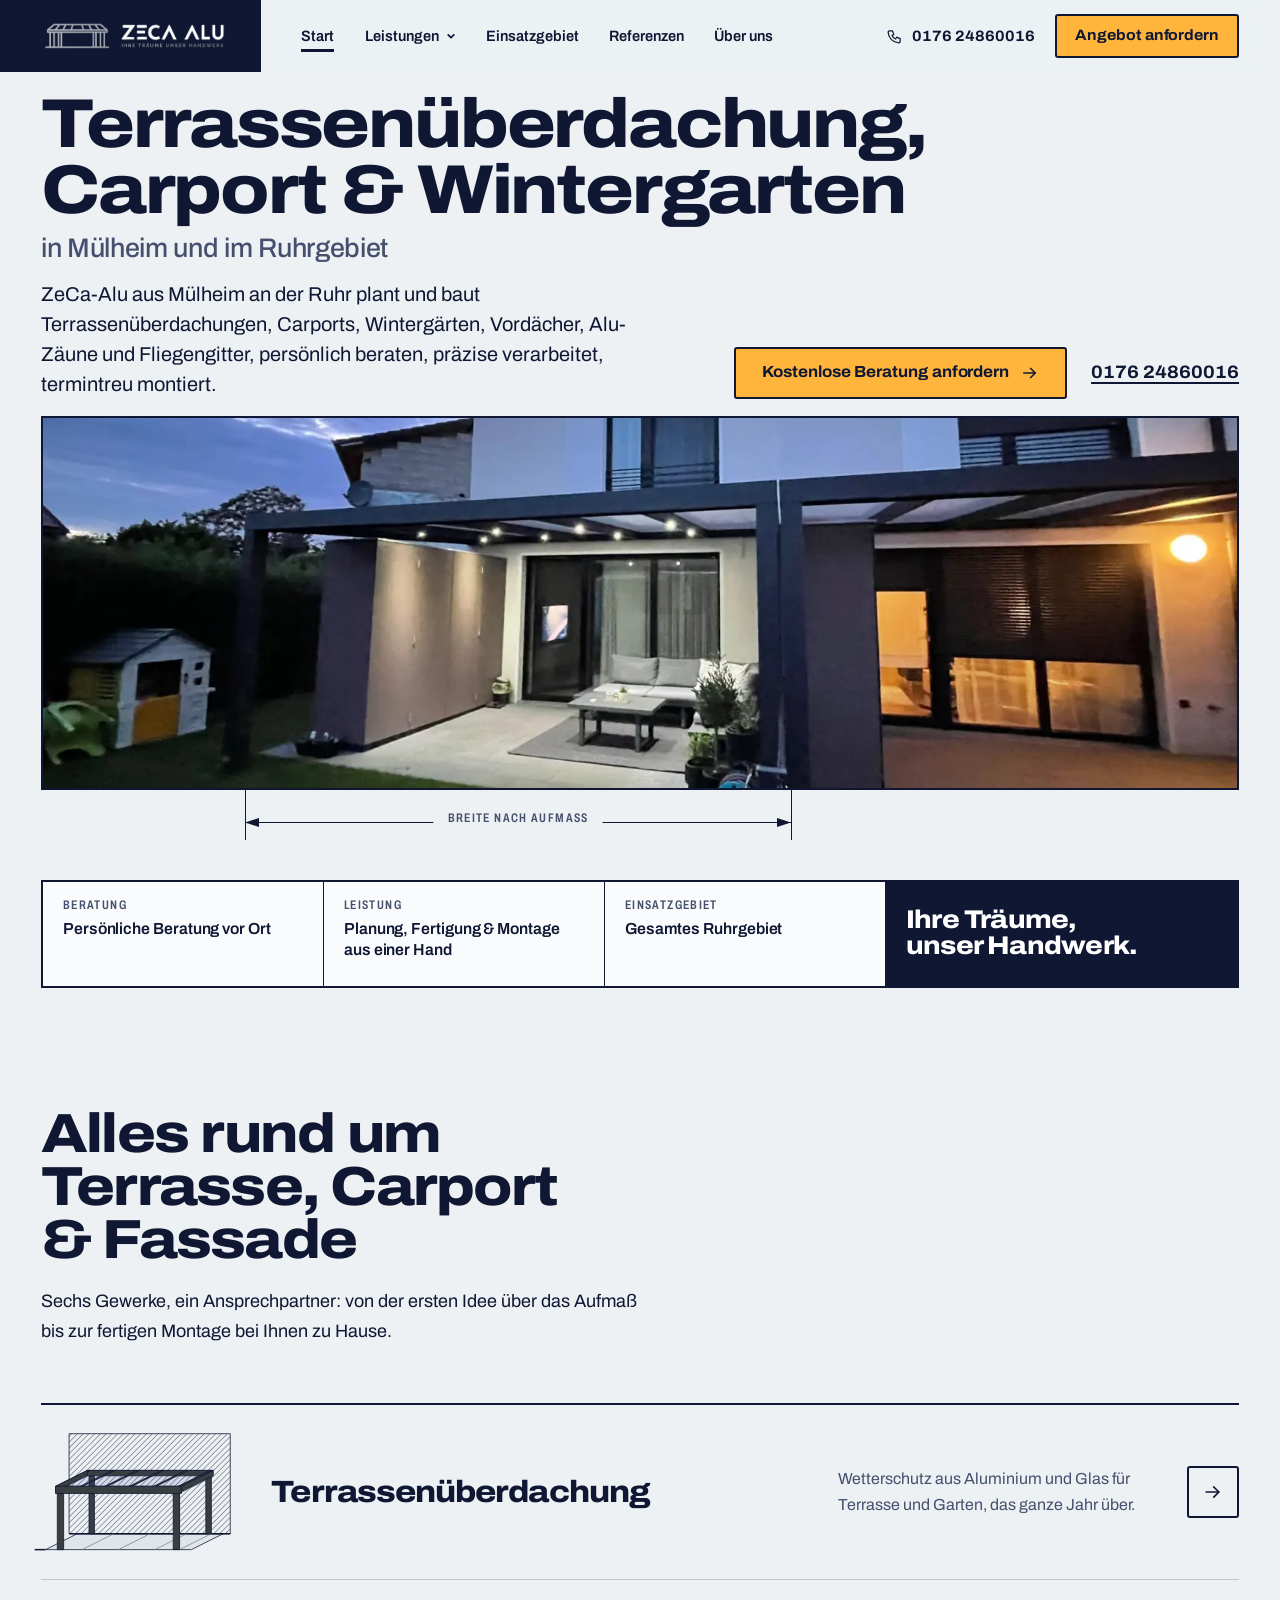
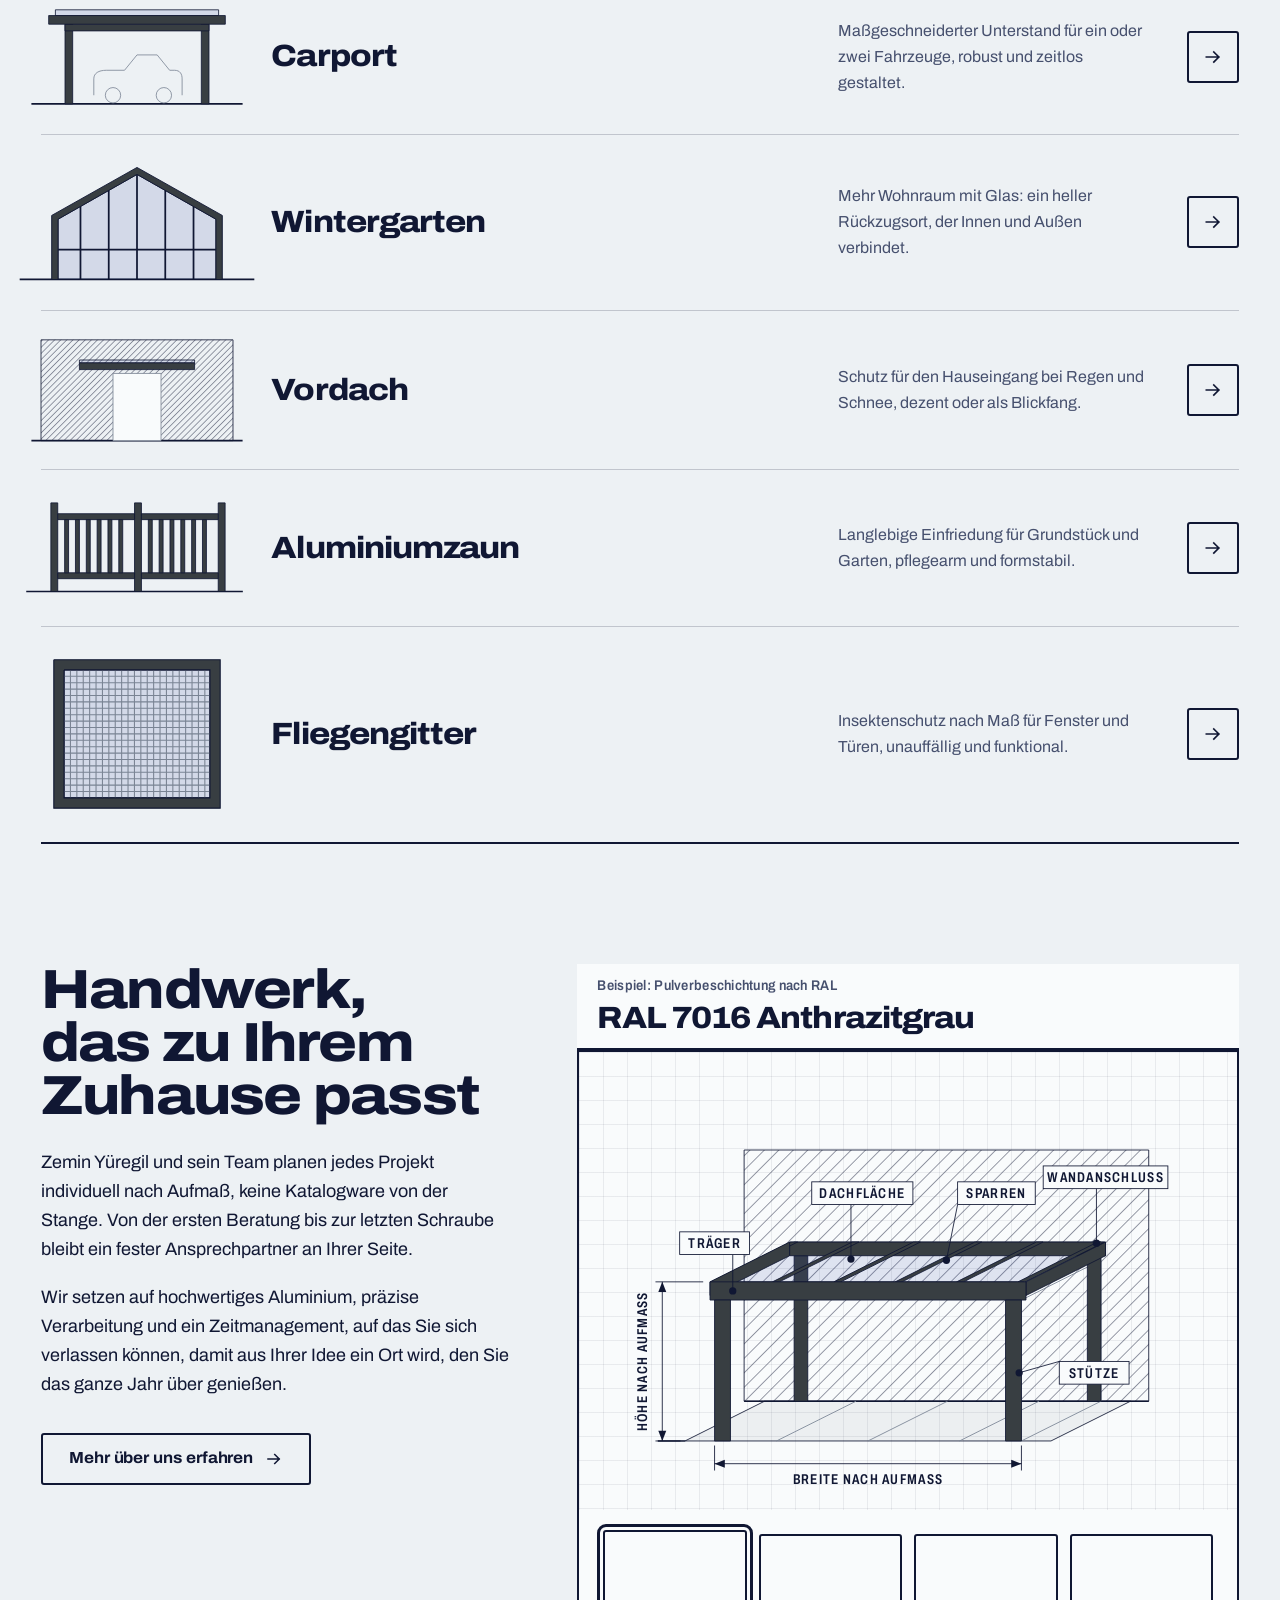
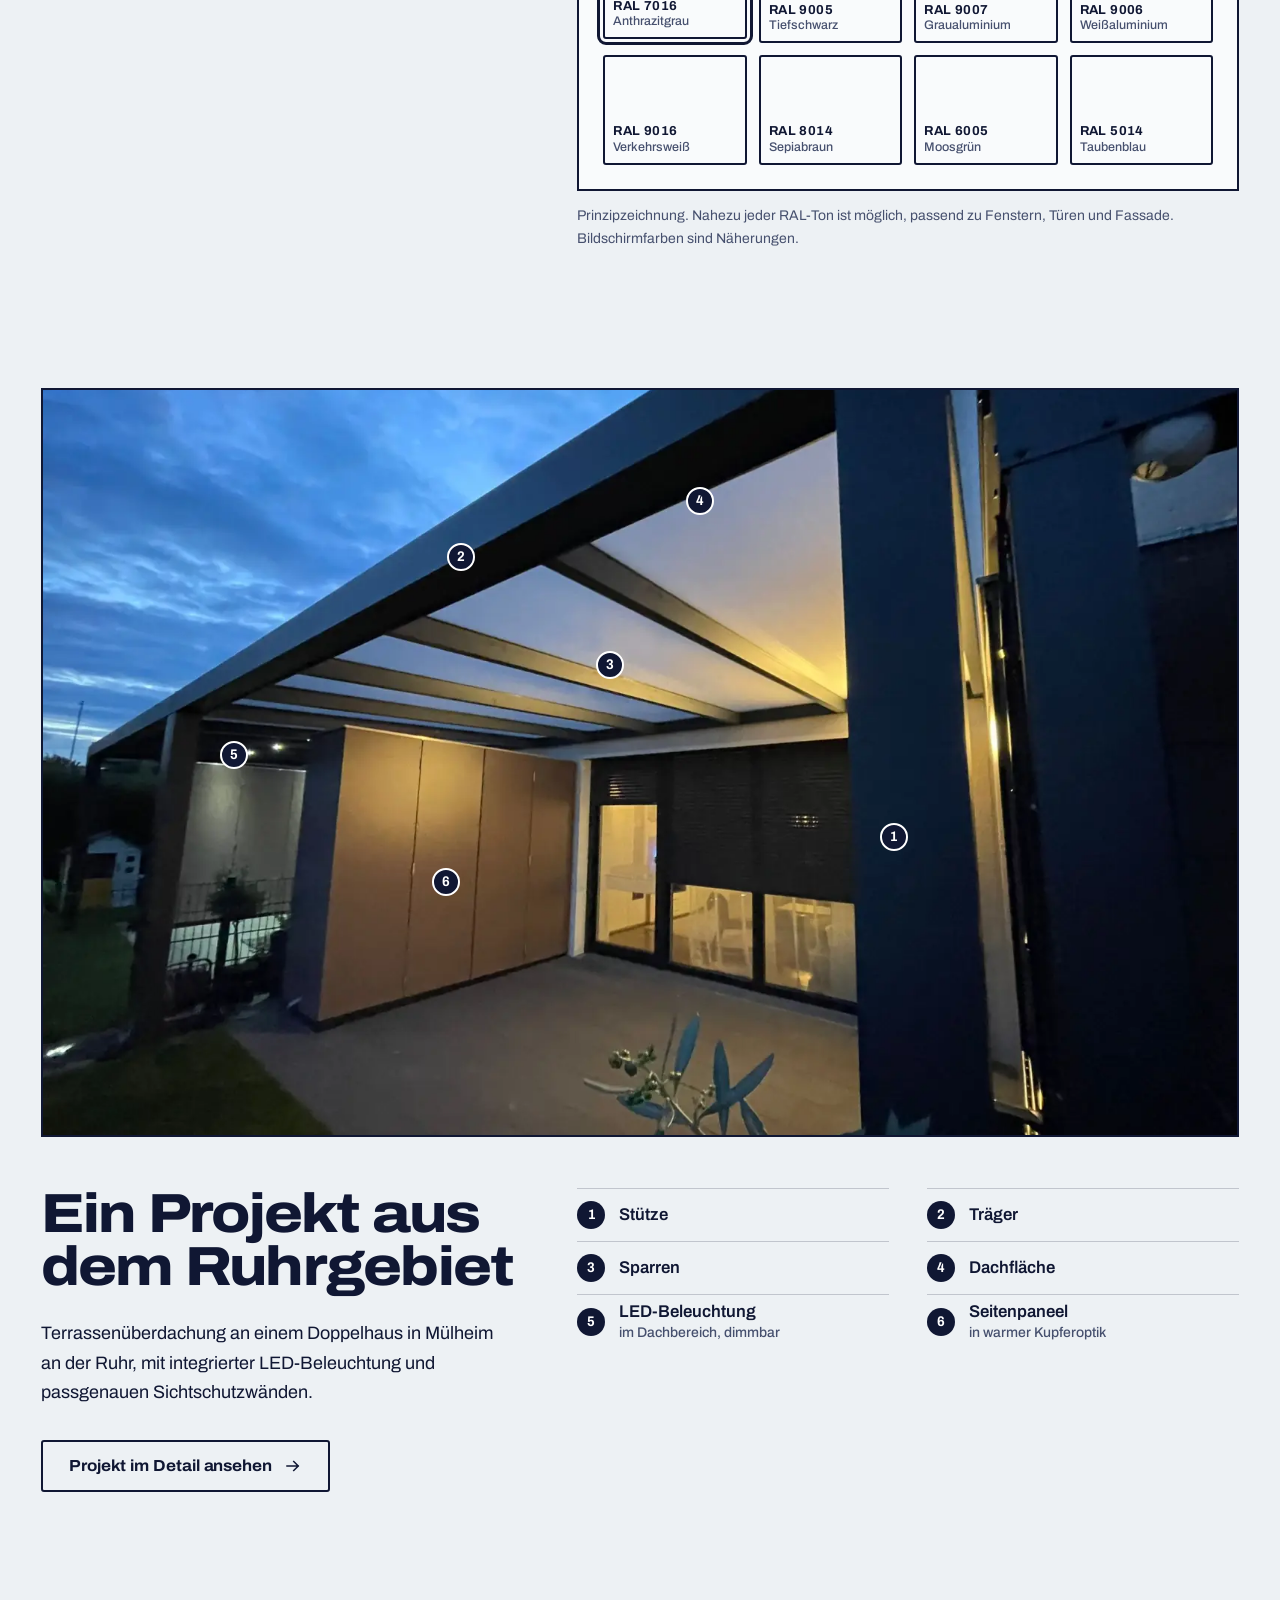
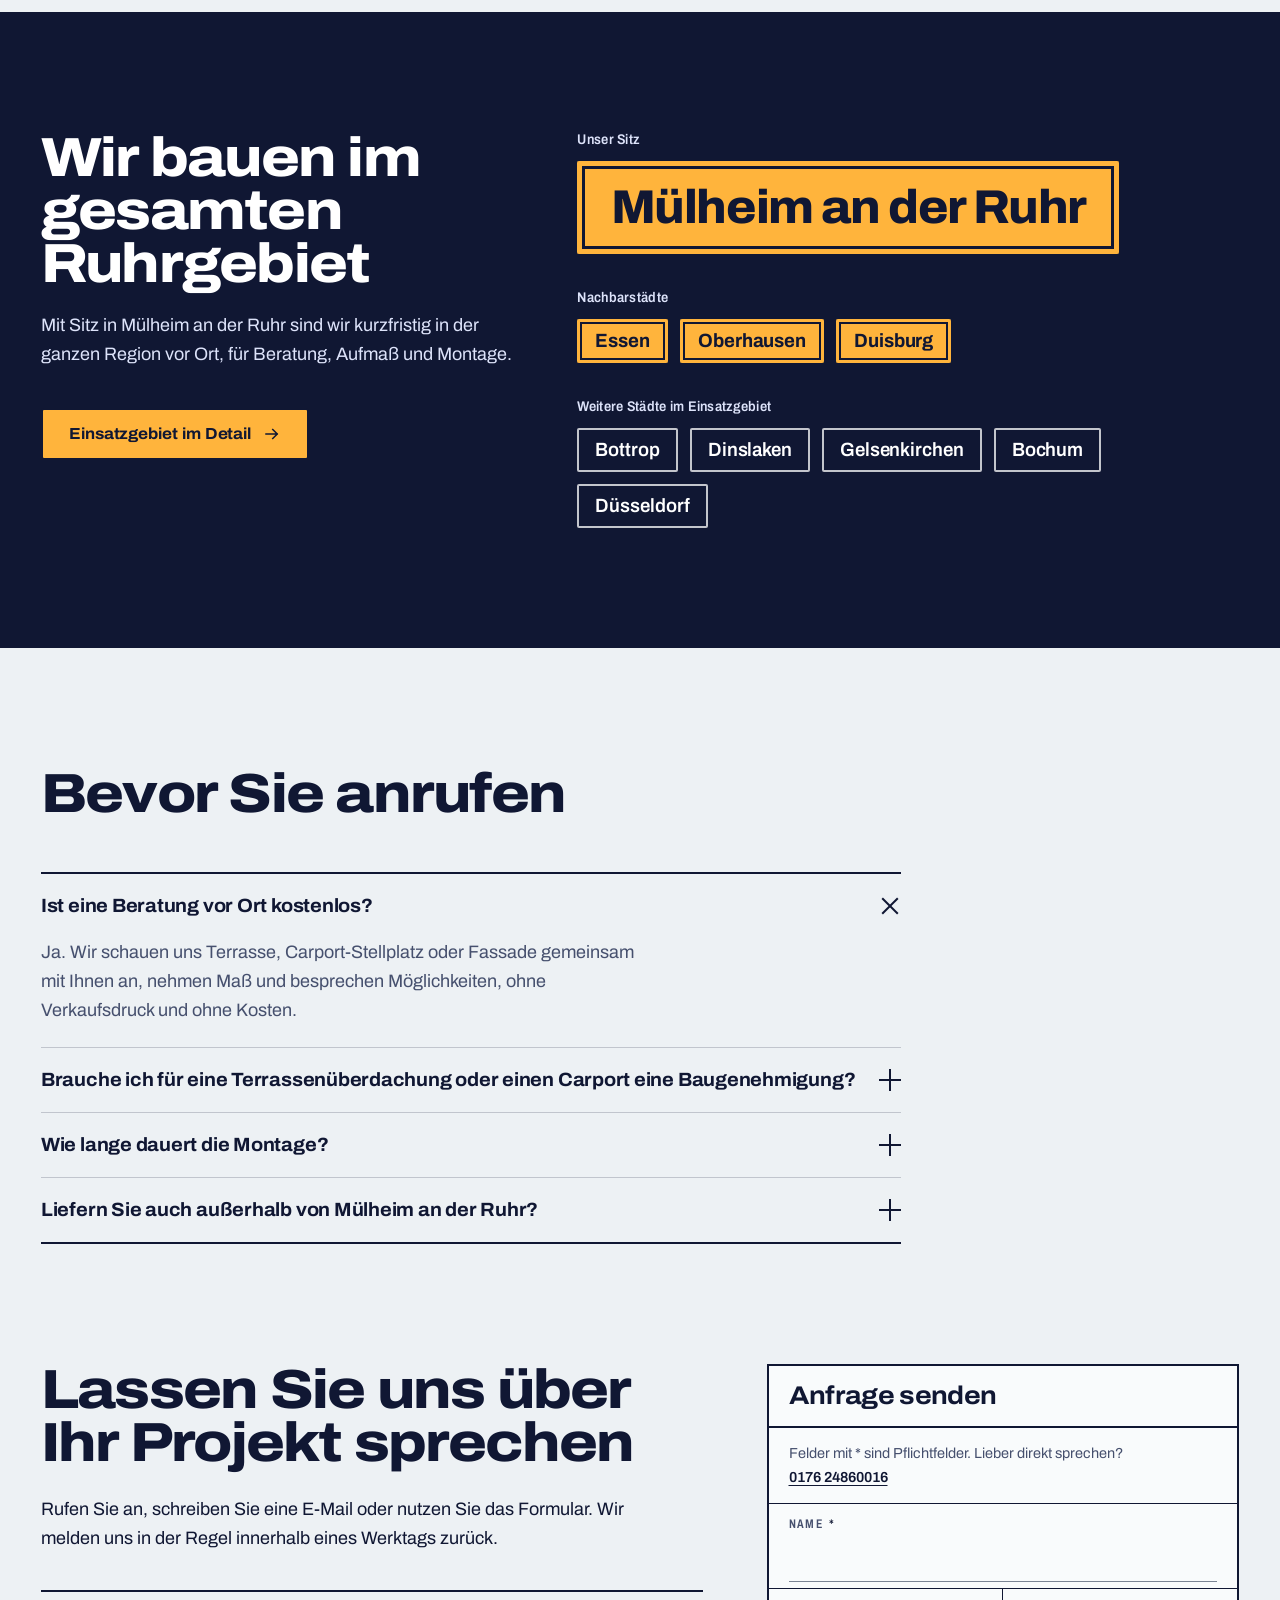
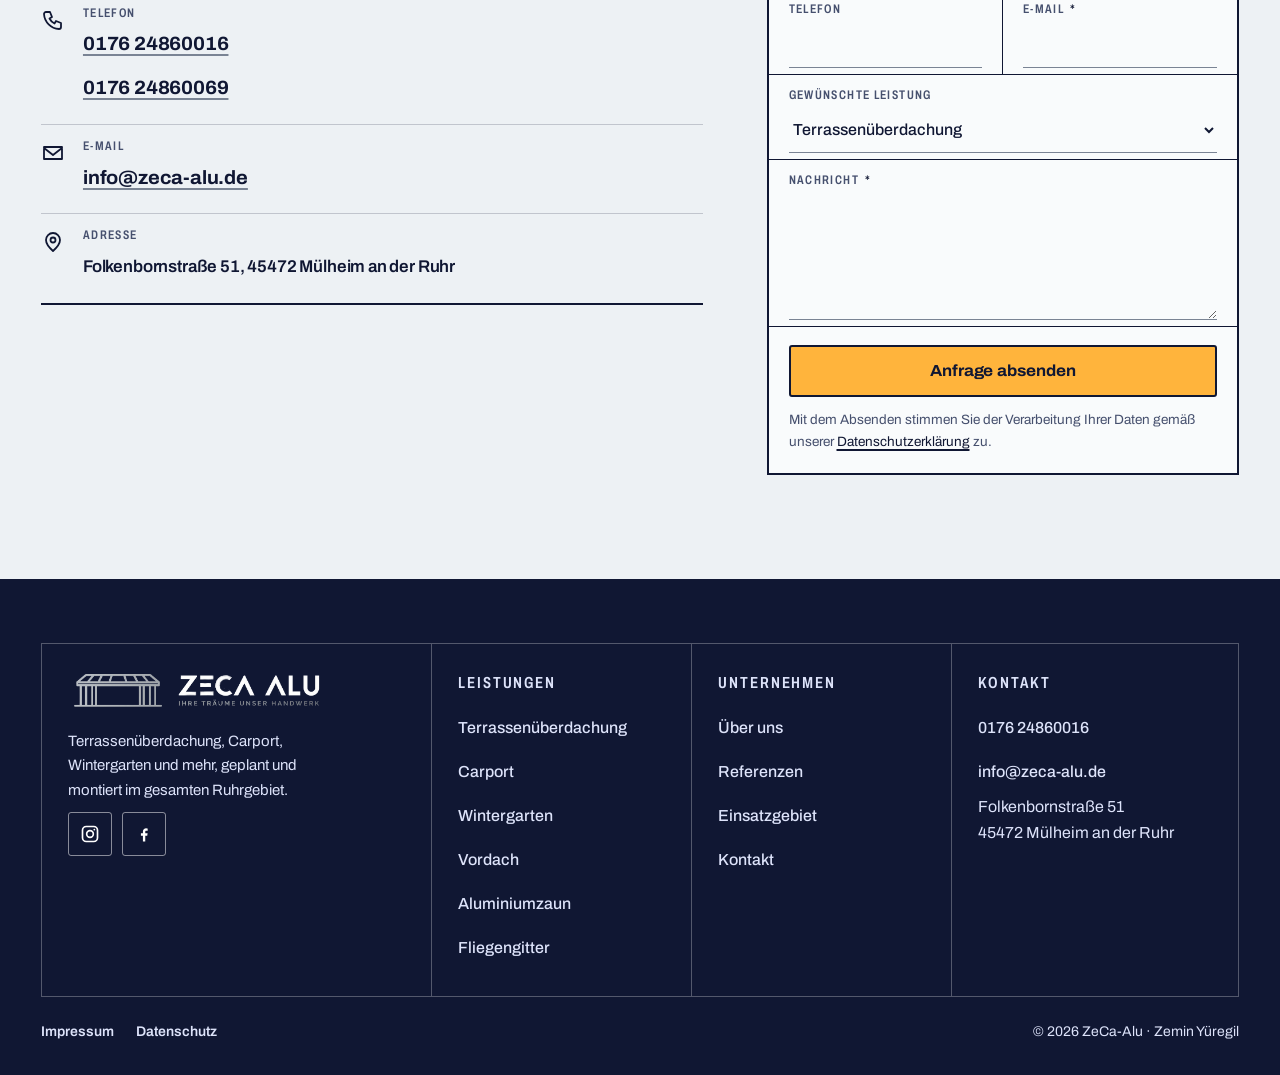
==== commit 476bf381: "Farbe: Dämmerungsblau durch Logo-Navy ersetzt (Band, Links, Fokus, Footer einheitlich) Co-Authored-B" ====
--- a/index.html
+++ b/index.html
@@ -19,7 +19,7 @@
 <link rel="preload" href="/assets/fonts/archivo-latin-wdth.woff2" as="font" type="font/woff2" crossorigin />
 <link rel="preload" as="image" href="/images/bestand/terrasse-doppelhaus-1-1600.webp" imagesrcset="/images/bestand/terrasse-doppelhaus-1-800.webp 800w, /images/bestand/terrasse-doppelhaus-1-1600.webp 1600w, /images/bestand/terrasse-doppelhaus-1-2048.webp 2048w" imagesizes="100vw" fetchpriority="high" />
 <script>document.documentElement.className+=" js"</script>
-<link rel="stylesheet" href="/assets/style.css?v=3" />
+<link rel="stylesheet" href="/assets/style.css?v=4" />
 
 <script type="application/ld+json">
 {
--- a/assets/style.css
+++ b/assets/style.css
@@ -15,7 +15,7 @@
   --tinte-2:#46506E;      /* Zweittext, 7:1 auf Blatt */
   --alu:#7A8494;          /* Geisterlinien, nur Dekor */
   --linie:rgba(16,23,51,.2);
-  --daemm:#2B3F9E;        /* Dämmerungsblau: Farbfeld, Link, Fokus (8:1 auf Blatt, 9:1 mit Weiß) */
+  --daemm:#101733;        /* Logo-Navy (wie Logo-Feld im Header): Farbfeld, Link, Fokus (>15:1 auf Blatt) */
   --daemm-hell:#DDE3FA;
   --licht:#FFB43C;        /* LED-Licht und Ortstafel-Gelb: Aktion */
   --licht-hover:#FFC56A;
@@ -164,7 +164,7 @@
   .has-dropdown:hover .caret{transform:rotate(180deg)}
   .dropdown a:hover{background:var(--blatt)}
   .btn:hover{--bg:var(--licht-hover)}
-  .btn-ink:hover{--bg:var(--daemm)}
+  .btn-ink:hover{--bg:var(--tinte-2)}
   .btn-line:hover{--bg:var(--tinte);--fg:#fff}
   .on-dark .btn-line:hover,.mobile-bar .btn-line:hover,.cta-band .btn-line:hover{--bg:#fff;--fg:var(--tinte)}
   .btn:hover svg{transform:translateX(3px)}
